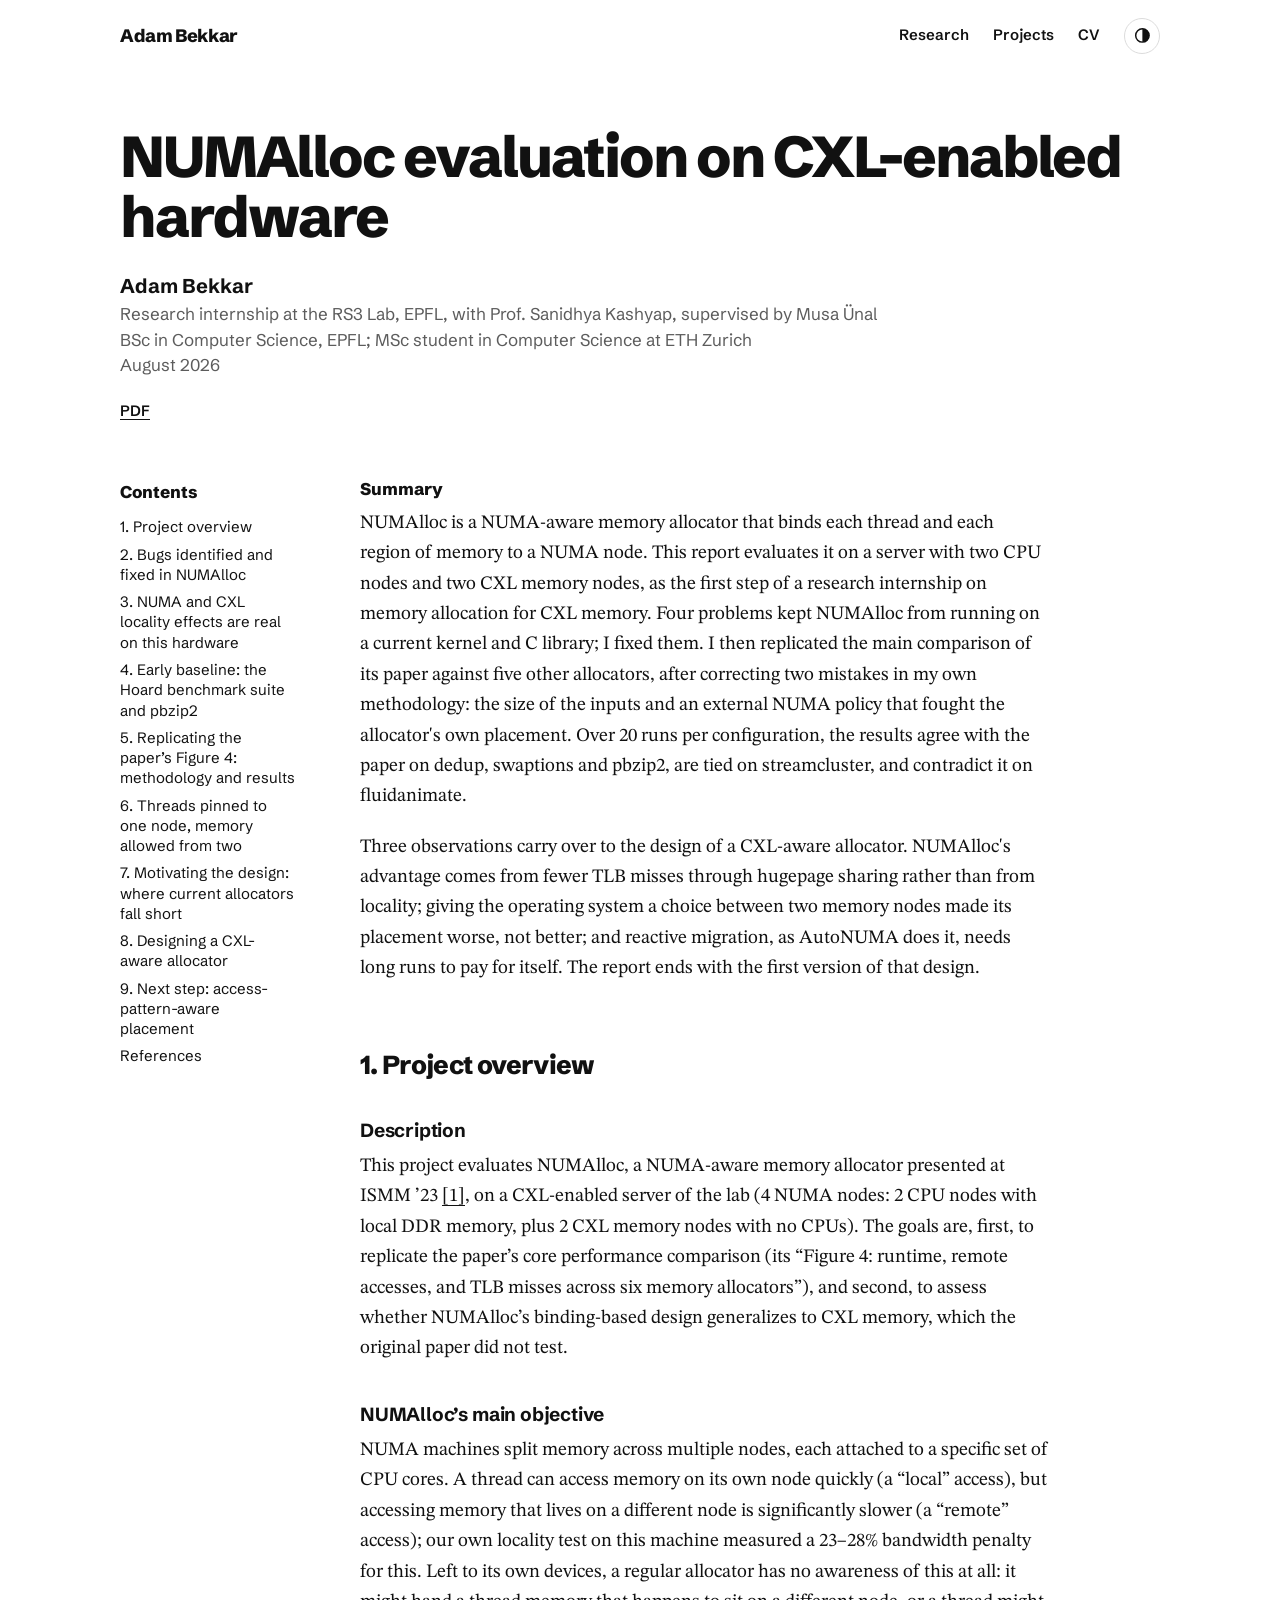
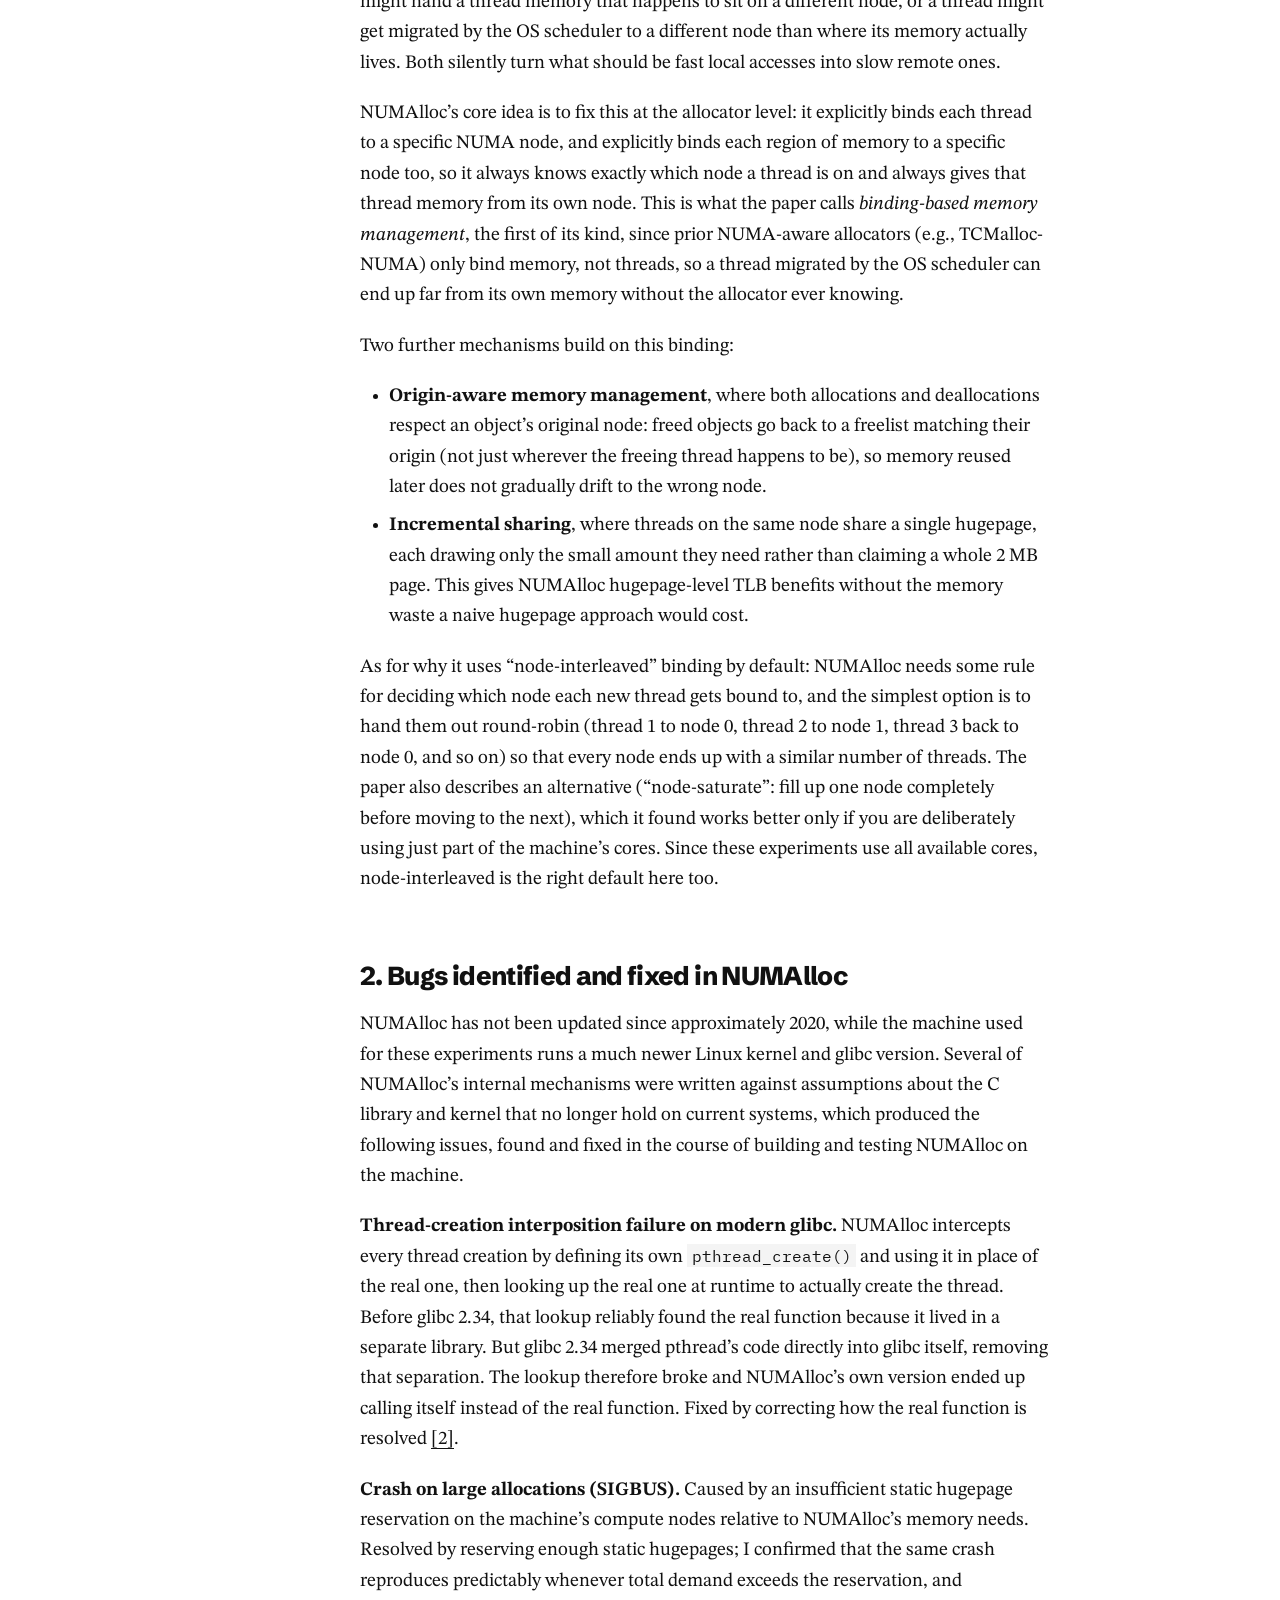
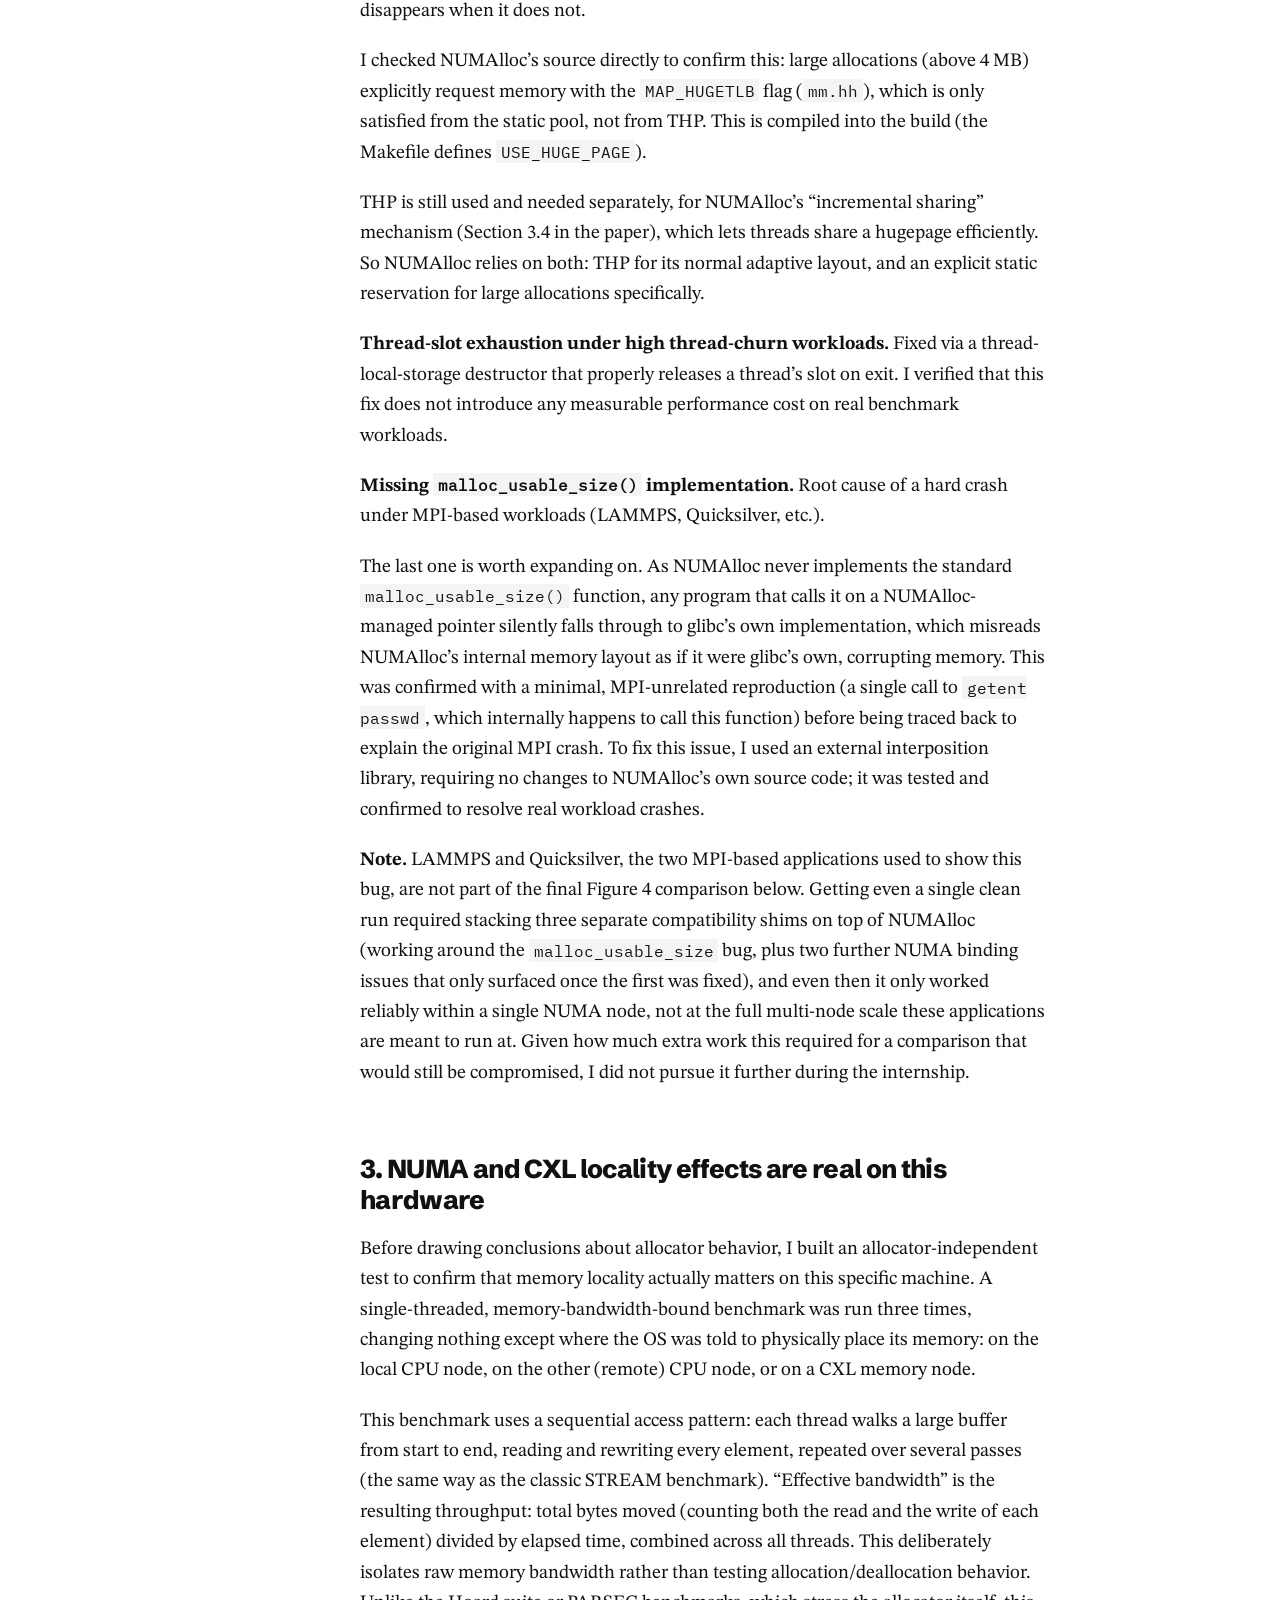
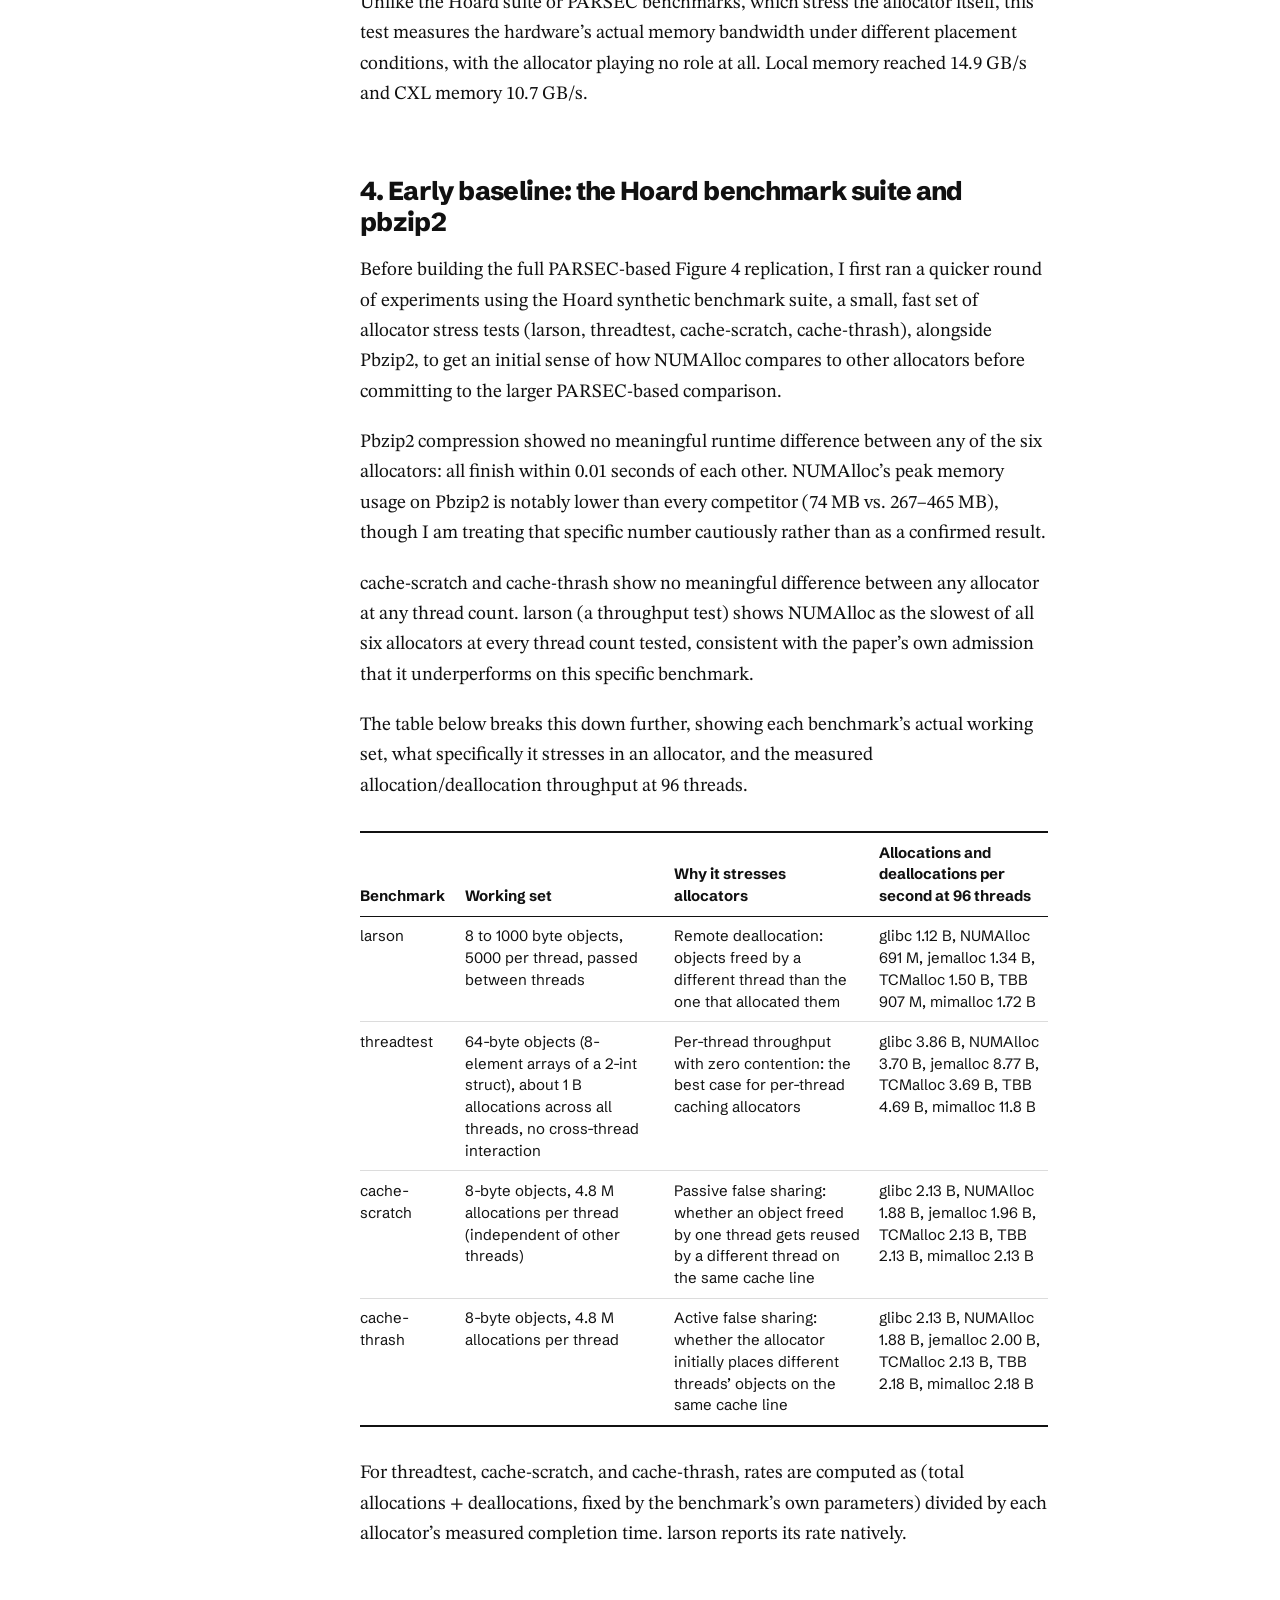
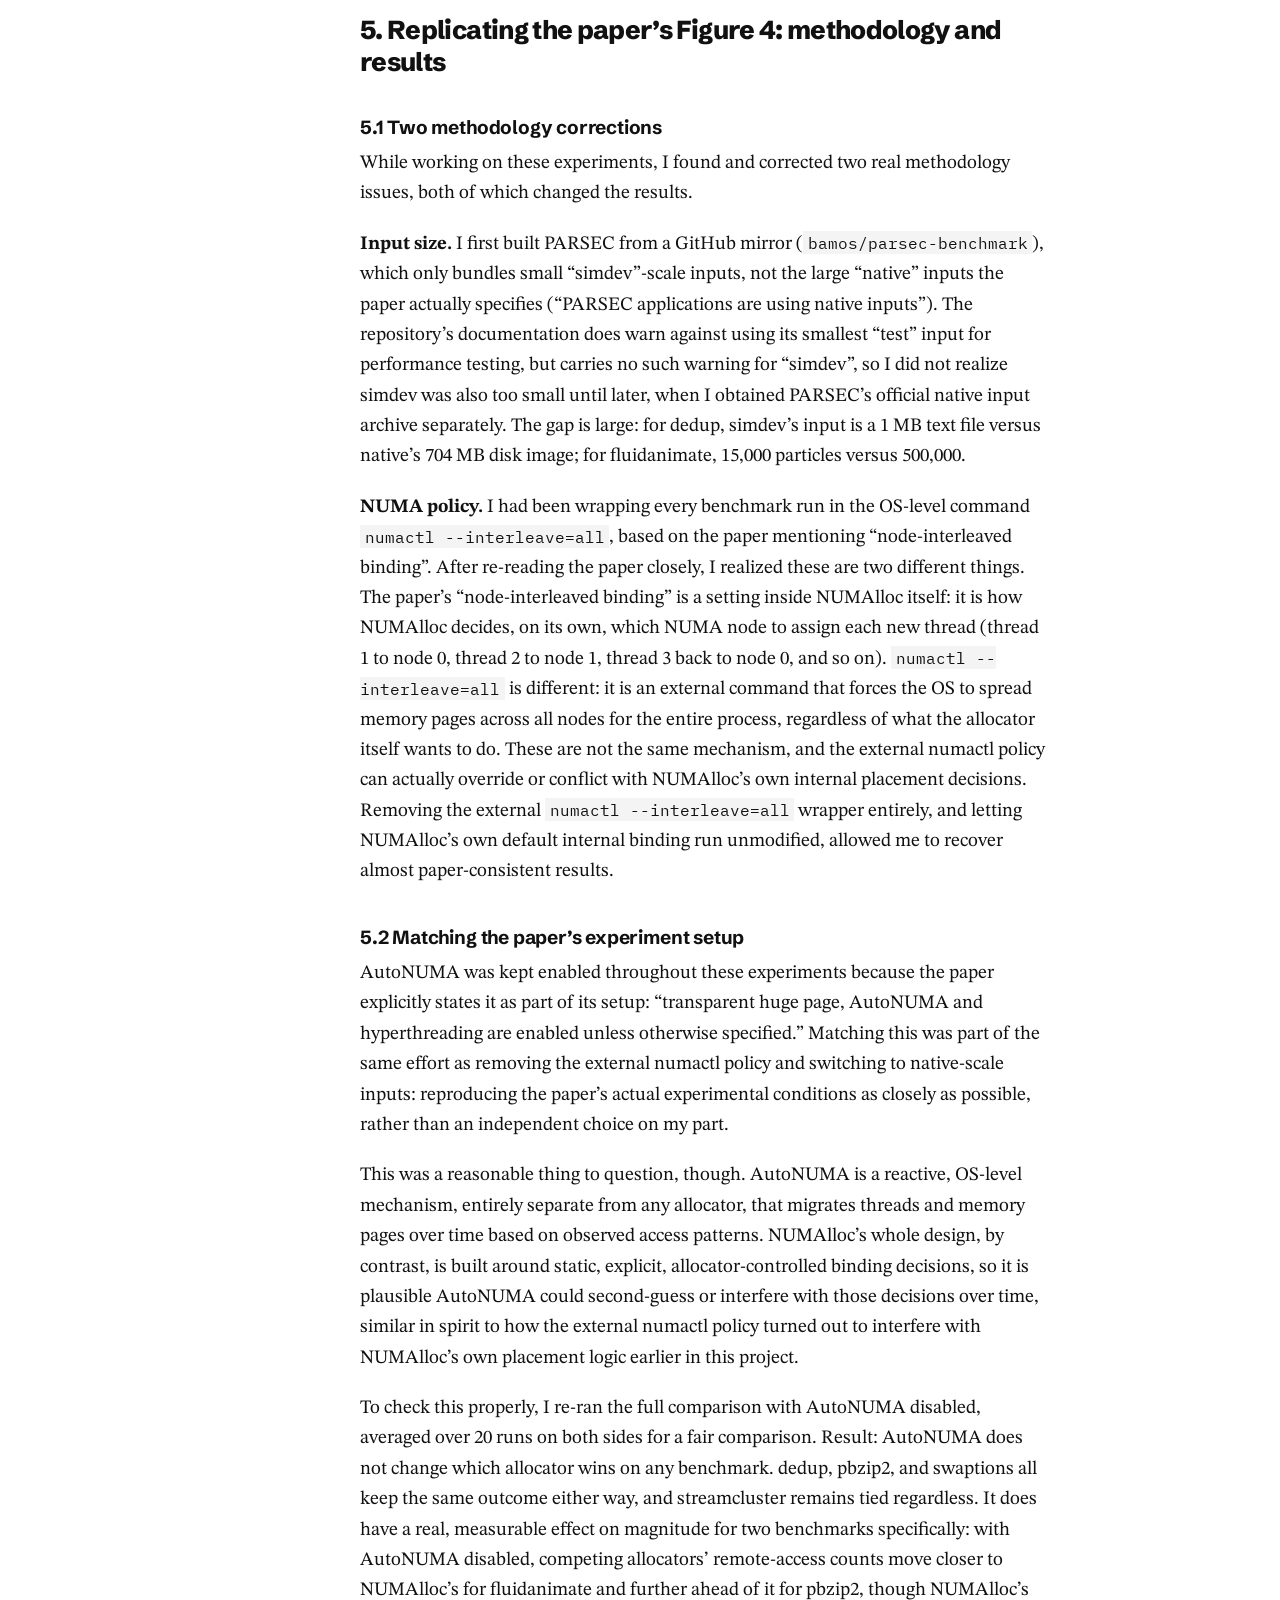
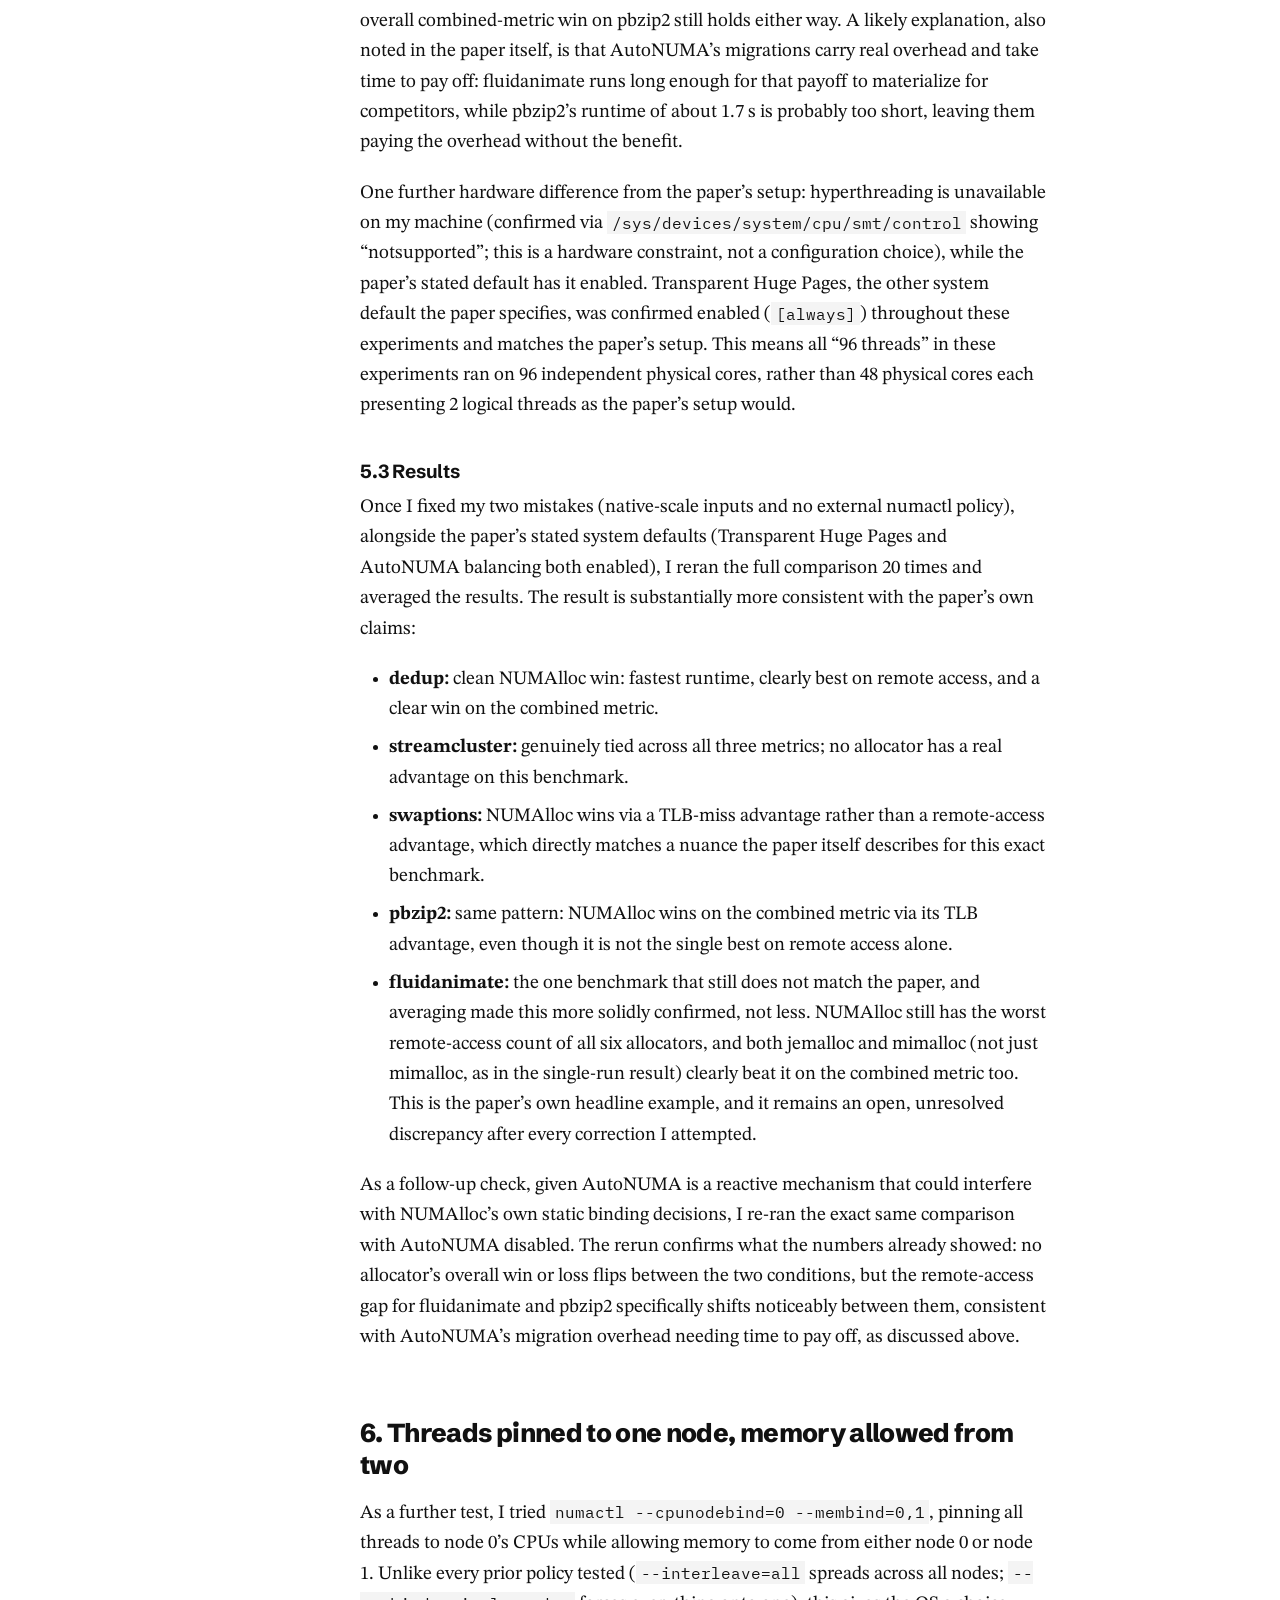
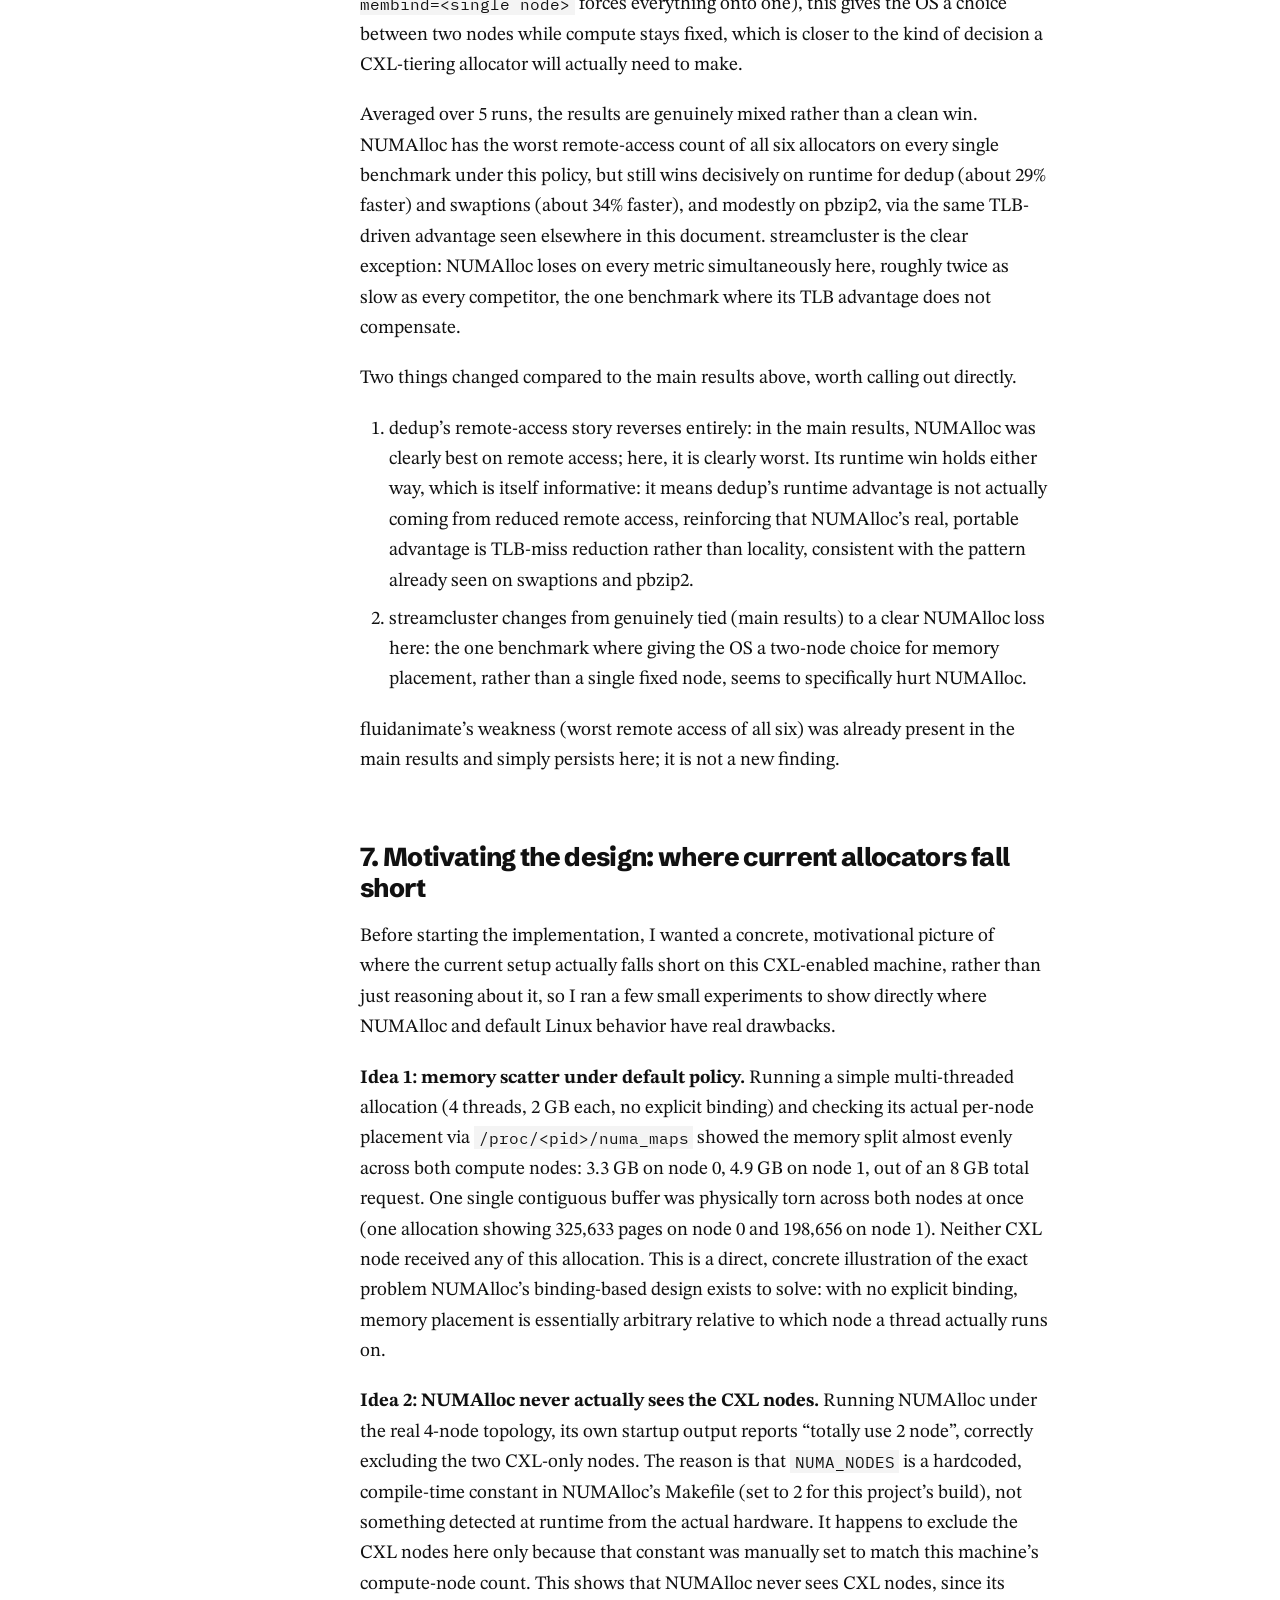
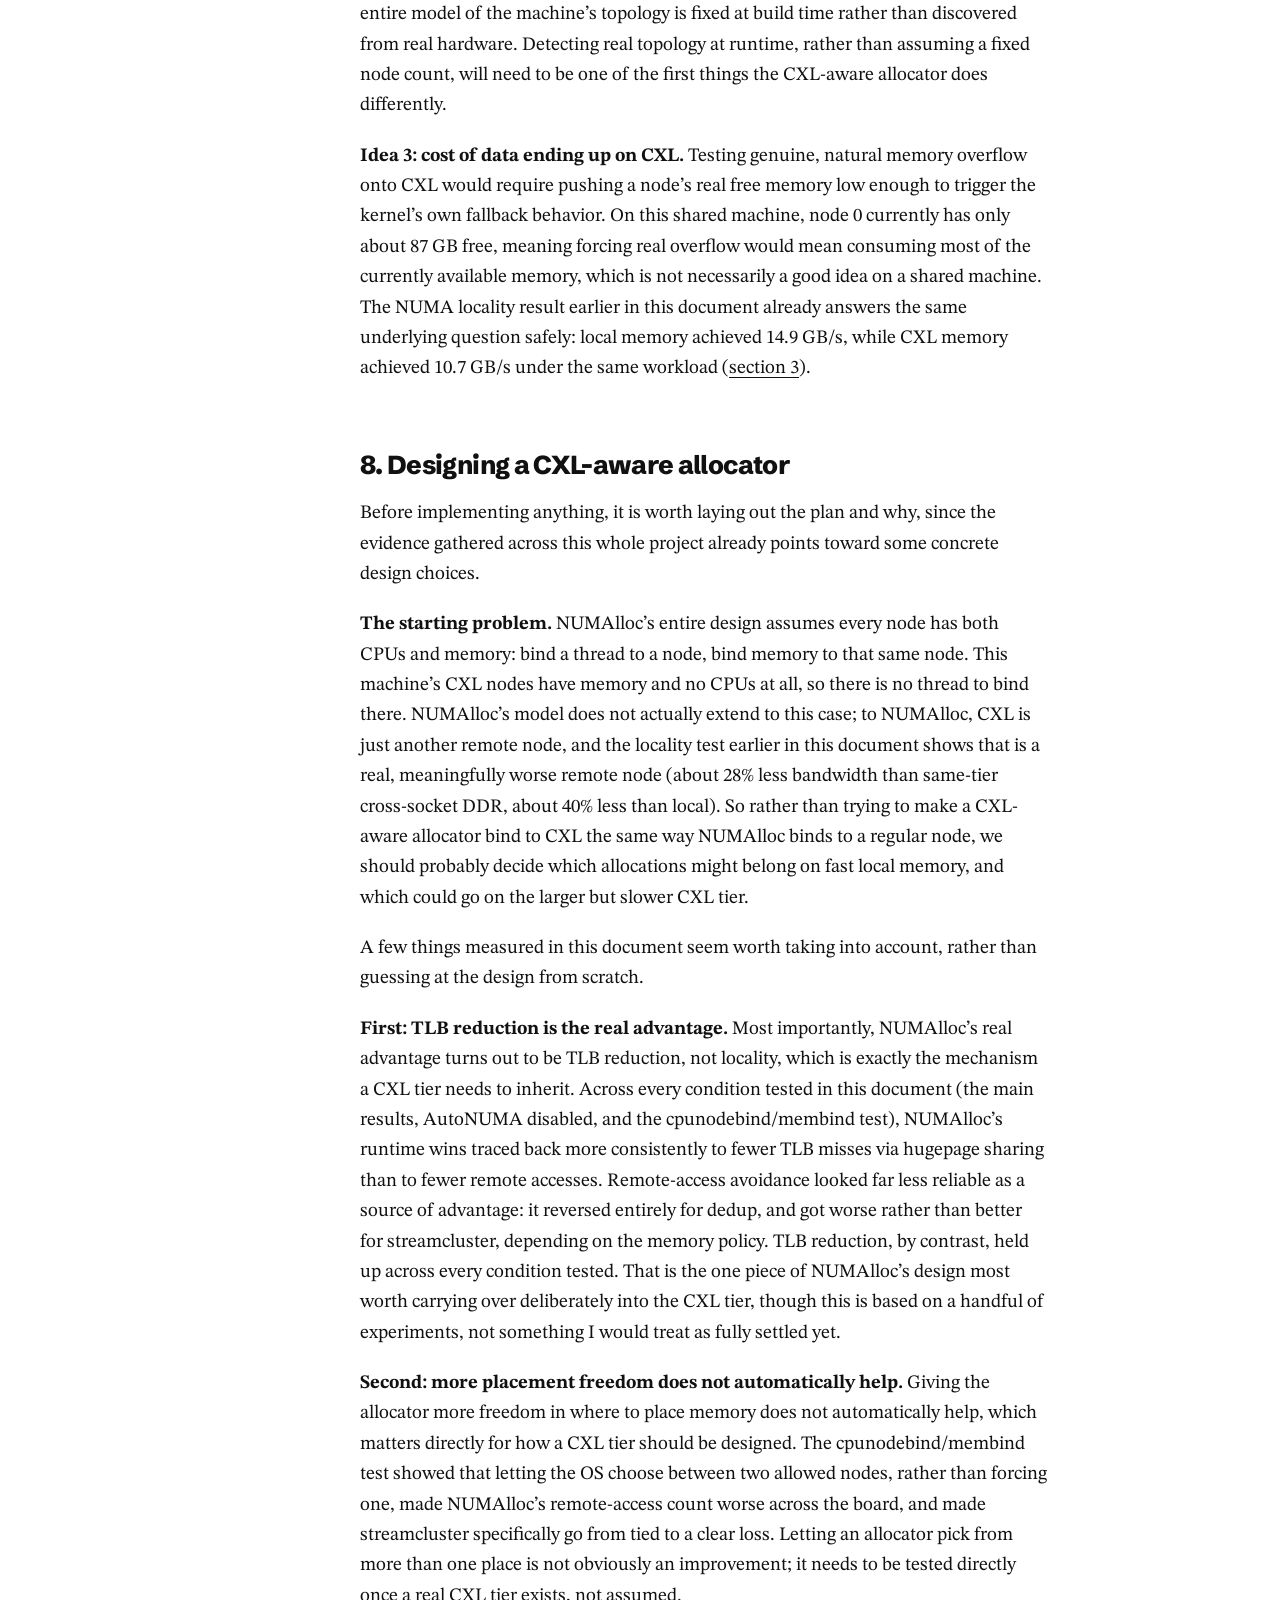
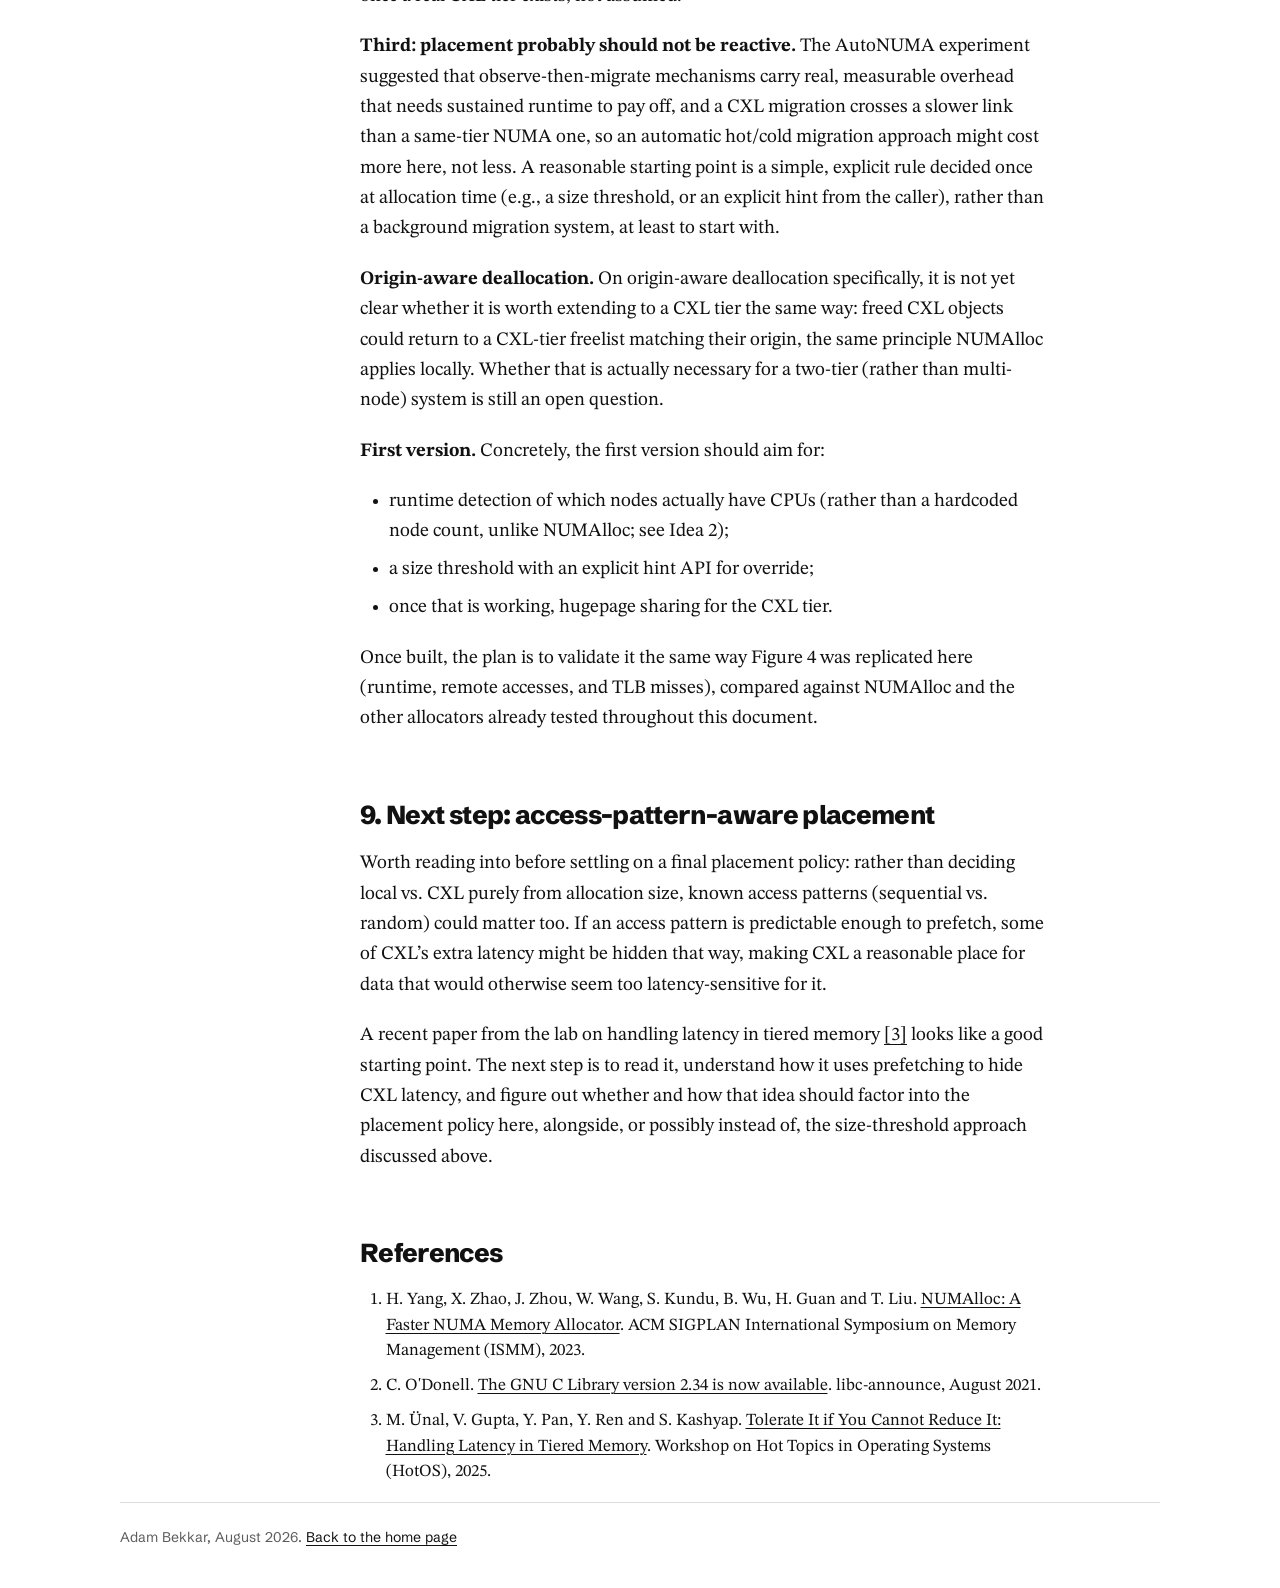
==== papers/numalloc-cxl/index.html @ 06b50bc1 "feat: add the internship report as a page and a PDF - papers/numalloc-cxl/ holds the report of the R" ====
<!DOCTYPE html>
<html lang="en">
<head>
<meta charset="UTF-8">
<meta name="viewport" content="width=device-width, initial-scale=1">
<title>NUMAlloc evaluation on CXL-enabled hardware</title>
<meta name="description" content="Evaluation of NUMAlloc, a NUMA-aware memory allocator, on a server with CXL memory: four bugs fixed, the paper&#x27;s main comparison replicated against five allocators, and what the results say about the design of a CXL-aware allocator.">
<meta name="author" content="Adam Bekkar">
<meta name="robots" content="index, follow">
<meta name="theme-color" content="#ffffff">
<link rel="canonical" href="https://adam.bekkar.ch/papers/numalloc-cxl/">
<meta name="citation_title" content="NUMAlloc evaluation on CXL-enabled hardware">
<meta name="citation_author" content="Bekkar, Adam">
<meta name="citation_publication_date" content="2026/08">
<meta name="citation_pdf_url" content="https://adam.bekkar.ch/papers/numalloc-cxl/bekkar-numalloc-cxl-2026.pdf">
<meta property="og:type" content="article">
<meta property="og:title" content="NUMAlloc evaluation on CXL-enabled hardware">
<meta property="og:description" content="Evaluation of NUMAlloc, a NUMA-aware memory allocator, on a server with CXL memory: four bugs fixed, the paper&#x27;s main comparison replicated against five allocators, and what the results say about the design of a CXL-aware allocator.">
<meta property="og:url" content="https://adam.bekkar.ch/papers/numalloc-cxl/">
<meta property="og:image" content="https://adam.bekkar.ch/assets/img/og.jpg">
<meta property="og:image:width" content="1200">
<meta property="og:image:height" content="630">
<meta property="article:author" content="Adam Bekkar">
<meta property="article:published_time" content="2026-08">
<meta name="twitter:card" content="summary_large_image">
<link rel="icon" href="../../assets/img/favicon.svg" type="image/svg+xml">
<link rel="icon" href="../../assets/img/favicon.png" sizes="48x48" type="image/png">
<link rel="apple-touch-icon" href="../../assets/img/apple-touch-icon.png">
<link rel="preload" href="../../assets/fonts/schibsted-grotesk-latin-wght-normal.woff2" as="font" type="font/woff2" crossorigin>
<link rel="preload" href="../../assets/fonts/stix-two-text-latin-wght-normal.woff2" as="font" type="font/woff2" crossorigin>
<script>try{var t=localStorage.getItem("theme");if(t==="dark"||t==="light")document.documentElement.dataset.theme=t}catch(e){}</script>
<link rel="stylesheet" href="../../assets/css/site.css">
<link rel="stylesheet" href="../../assets/css/paper.css">
<script src="../../assets/js/site.js" defer></script>
</head>
<body>

<a class="skip" href="#paper">Skip to the report</a>

<div class="wrap">

  <nav class="bar" aria-label="Site">
    <a class="home" href="../../">Adam Bekkar</a>
    <ul class="bar-links">
      <li><a href="../../#research">Research</a></li>
      <li><a href="../../#projects">Projects</a></li>
      <li><a href="../../adam-bekkar-cv.pdf">CV</a></li>
    </ul>
    <button class="toggle" type="button" aria-label="Dark mode" aria-pressed="false" hidden><svg viewBox="0 0 20 20" aria-hidden="true"><circle cx="10" cy="10" r="8" fill="none" stroke="currentColor" stroke-width="1.75"/><path d="M10 2a8 8 0 0 1 0 16z" fill="currentColor"/></svg></button>
  </nav>

  <header class="paper-head">
    <h1>NUMAlloc evaluation on CXL-enabled hardware</h1>
    <p class="author">Adam Bekkar</p>
    <p class="affil">Research internship at the RS3 Lab, EPFL, with Prof. Sanidhya Kashyap, supervised by Musa Ünal</p>
    <p class="affil">BSc in Computer Science, EPFL; MSc student in Computer Science at ETH Zurich</p>
    <p class="date"><time datetime="2026-08">August 2026</time></p>
    <p class="affil print-only">adam.bekkar.ch/papers/numalloc-cxl</p>
    <ul class="links">
      <li><a href="bekkar-numalloc-cxl-2026.pdf">PDF</a></li>
    </ul>
  </header>

  <div class="paper-layout">

    <nav class="toc" aria-labelledby="toc-h">
      <h2 id="toc-h">Contents</h2>
      <ol>
        <li><a href="#s1">1. Project overview</a></li>
        <li><a href="#s2">2. Bugs identified and fixed in NUMAlloc</a></li>
        <li><a href="#s3">3. NUMA and CXL locality effects are real on this hardware</a></li>
        <li><a href="#s4">4. Early baseline: the Hoard benchmark suite and pbzip2</a></li>
        <li><a href="#s5">5. Replicating the paper’s Figure 4: methodology and results</a></li>
        <li><a href="#s6">6. Threads pinned to one node, memory allowed from two</a></li>
        <li><a href="#s7">7. Motivating the design: where current allocators fall short</a></li>
        <li><a href="#s8">8. Designing a CXL-aware allocator</a></li>
        <li><a href="#s9">9. Next step: access-pattern-aware placement</a></li>
        <li><a href="#references">References</a></li>
      </ol>
    </nav>

    <main class="prose" id="paper">
<div class="abstract">
<h2 id="summary">Summary</h2>
<p>NUMAlloc is a NUMA-aware memory allocator that binds each thread and each region of memory to a NUMA node. This report evaluates it on a server with two CPU nodes and two CXL memory nodes, as the first step of a research internship on memory allocation for CXL memory. Four problems kept NUMAlloc from running on a current kernel and C library; I fixed them. I then replicated the main comparison of its paper against five other allocators, after correcting two mistakes in my own methodology: the size of the inputs and an external NUMA policy that fought the allocator's own placement. Over 20 runs per configuration, the results agree with the paper on dedup, swaptions and pbzip2, are tied on streamcluster, and contradict it on fluidanimate.</p>
<p>Three observations carry over to the design of a CXL-aware allocator. NUMAlloc's advantage comes from fewer TLB misses through hugepage sharing rather than from locality; giving the operating system a choice between two memory nodes made its placement worse, not better; and reactive migration, as AutoNUMA does it, needs long runs to pay for itself. The report ends with the first version of that design.</p>
</div>
<h2 id="s1">1. Project overview</h2>
<h3 id="description">Description</h3>
<p>This project evaluates NUMAlloc, a NUMA-aware memory allocator presented at ISMM ’23 <a href="#ref-1">[1]</a>, on a CXL-enabled server of the lab (4 NUMA nodes: 2 CPU nodes with local DDR memory, plus 2 CXL memory nodes with no CPUs). The goals are, first, to replicate the paper’s core performance comparison (its “Figure 4: runtime, remote accesses, and TLB misses across six memory allocators”), and second, to assess whether NUMAlloc’s binding-based design generalizes to CXL memory, which the original paper did not test.</p>
<h3 id="numalloc-s-main-objective">NUMAlloc’s main objective</h3>
<p>NUMA machines split memory across multiple nodes, each attached to a specific set of CPU cores. A thread can access memory on its own node quickly (a “local” access), but accessing memory that lives on a different node is significantly slower (a “remote” access); our own locality test on this machine measured a 23–28% bandwidth penalty for this. Left to its own devices, a regular allocator has no awareness of this at all: it might hand a thread memory that happens to sit on a different node, or a thread might get migrated by the OS scheduler to a different node than where its memory actually lives. Both silently turn what should be fast local accesses into slow remote ones.</p>
<p>NUMAlloc’s core idea is to fix this at the allocator level: it explicitly binds each thread to a specific NUMA node, and explicitly binds each region of memory to a specific node too, so it always knows exactly which node a thread is on and always gives that thread memory from its own node. This is what the paper calls <em>binding-based memory management</em>, the first of its kind, since prior NUMA-aware allocators (e.g., TCMalloc-NUMA) only bind memory, not threads, so a thread migrated by the OS scheduler can end up far from its own memory without the allocator ever knowing.</p>
<p>Two further mechanisms build on this binding:</p>
<ul>
<li><p><strong>Origin-aware memory management</strong>, where both allocations and deallocations respect an object’s original node: freed objects go back to a freelist matching their origin (not just wherever the freeing thread happens to be), so memory reused later does not gradually drift to the wrong node.</p></li>
<li><p><strong>Incremental sharing</strong>, where threads on the same node share a single hugepage, each drawing only the small amount they need rather than claiming a whole 2 MB page. This gives NUMAlloc hugepage-level TLB benefits without the memory waste a naive hugepage approach would cost.</p></li>
</ul>
<p>As for why it uses “node-interleaved” binding by default: NUMAlloc needs some rule for deciding which node each new thread gets bound to, and the simplest option is to hand them out round-robin (thread 1 to node 0, thread 2 to node 1, thread 3 back to node 0, and so on) so that every node ends up with a similar number of threads. The paper also describes an alternative (“node-saturate”: fill up one node completely before moving to the next), which it found works better only if you are deliberately using just part of the machine’s cores. Since these experiments use all available cores, node-interleaved is the right default here too.</p>
<h2 id="s2">2. Bugs identified and fixed in NUMAlloc</h2>
<p>NUMAlloc has not been updated since approximately 2020, while the machine used for these experiments runs a much newer Linux kernel and glibc version. Several of NUMAlloc’s internal mechanisms were written against assumptions about the C library and kernel that no longer hold on current systems, which produced the following issues, found and fixed in the course of building and testing NUMAlloc on the machine.</p>
<p><strong>Thread-creation interposition failure on modern glibc.</strong> NUMAlloc intercepts every thread creation by defining its own <code>pthread_create()</code> and using it in place of the real one, then looking up the real one at runtime to actually create the thread. Before glibc 2.34, that lookup reliably found the real function because it lived in a separate library. But glibc 2.34 merged pthread’s code directly into glibc itself, removing that separation. The lookup therefore broke and NUMAlloc’s own version ended up calling itself instead of the real function. Fixed by correcting how the real function is resolved <a href="#ref-2">[2]</a>.</p>
<p><strong>Crash on large allocations (SIGBUS).</strong> Caused by an insufficient static hugepage reservation on the machine’s compute nodes relative to NUMAlloc’s memory needs. Resolved by reserving enough static hugepages; I confirmed that the same crash reproduces predictably whenever total demand exceeds the reservation, and disappears when it does not.</p>
<p>I checked NUMAlloc’s source directly to confirm this: large allocations (above 4 MB) explicitly request memory with the <code>MAP_HUGETLB</code> flag (<code>mm.hh</code>), which is only satisfied from the static pool, not from THP. This is compiled into the build (the Makefile defines <code>USE_HUGE_PAGE</code>).</p>
<p>THP is still used and needed separately, for NUMAlloc’s “incremental sharing” mechanism (Section 3.4 in the paper), which lets threads share a hugepage efficiently. So NUMAlloc relies on both: THP for its normal adaptive layout, and an explicit static reservation for large allocations specifically.</p>
<p><strong>Thread-slot exhaustion under high thread-churn workloads.</strong> Fixed via a thread-local-storage destructor that properly releases a thread’s slot on exit. I verified that this fix does not introduce any measurable performance cost on real benchmark workloads.</p>
<p><strong>Missing <code>malloc_usable_size()</code> implementation.</strong> Root cause of a hard crash under MPI-based workloads (LAMMPS, Quicksilver, etc.).</p>
<p>The last one is worth expanding on. As NUMAlloc never implements the standard <code>malloc_usable_size()</code> function, any program that calls it on a NUMAlloc-managed pointer silently falls through to glibc’s own implementation, which misreads NUMAlloc’s internal memory layout as if it were glibc’s own, corrupting memory. This was confirmed with a minimal, MPI-unrelated reproduction (a single call to <code>getent passwd</code>, which internally happens to call this function) before being traced back to explain the original MPI crash. To fix this issue, I used an external interposition library, requiring no changes to NUMAlloc’s own source code; it was tested and confirmed to resolve real workload crashes.</p>
<p><strong>Note.</strong> LAMMPS and Quicksilver, the two MPI-based applications used to show this bug, are not part of the final Figure 4 comparison below. Getting even a single clean run required stacking three separate compatibility shims on top of NUMAlloc (working around the <code>malloc_usable_size</code> bug, plus two further NUMA binding issues that only surfaced once the first was fixed), and even then it only worked reliably within a single NUMA node, not at the full multi-node scale these applications are meant to run at. Given how much extra work this required for a comparison that would still be compromised, I did not pursue it further during the internship.</p>
<h2 id="s3">3. NUMA and CXL locality effects are real on this hardware</h2>
<p>Before drawing conclusions about allocator behavior, I built an allocator-independent test to confirm that memory locality actually matters on this specific machine. A single-threaded, memory-bandwidth-bound benchmark was run three times, changing nothing except where the OS was told to physically place its memory: on the local CPU node, on the other (remote) CPU node, or on a CXL memory node.</p>
<p>This benchmark uses a sequential access pattern: each thread walks a large buffer from start to end, reading and rewriting every element, repeated over several passes (the same way as the classic STREAM benchmark). “Effective bandwidth” is the resulting throughput: total bytes moved (counting both the read and the write of each element) divided by elapsed time, combined across all threads. This deliberately isolates raw memory bandwidth rather than testing allocation/deallocation behavior. Unlike the Hoard suite or PARSEC benchmarks, which stress the allocator itself, this test measures the hardware’s actual memory bandwidth under different placement conditions, with the allocator playing no role at all. Local memory reached 14.9 GB/s and CXL memory 10.7 GB/s.</p>
<h2 id="s4">4. Early baseline: the Hoard benchmark suite and pbzip2</h2>
<p>Before building the full PARSEC-based Figure 4 replication, I first ran a quicker round of experiments using the Hoard synthetic benchmark suite, a small, fast set of allocator stress tests (larson, threadtest, cache-scratch, cache-thrash), alongside Pbzip2, to get an initial sense of how NUMAlloc compares to other allocators before committing to the larger PARSEC-based comparison.</p>
<p>Pbzip2 compression showed no meaningful runtime difference between any of the six allocators: all finish within 0.01 seconds of each other. NUMAlloc’s peak memory usage on Pbzip2 is notably lower than every competitor (74 MB vs. 267–465 MB), though I am treating that specific number cautiously rather than as a confirmed result.</p>
<p>cache-scratch and cache-thrash show no meaningful difference between any allocator at any thread count. larson (a throughput test) shows NUMAlloc as the slowest of all six allocators at every thread count tested, consistent with the paper’s own admission that it underperforms on this specific benchmark.</p>
<p>The table below breaks this down further, showing each benchmark’s actual working set, what specifically it stresses in an allocator, and the measured allocation/deallocation throughput at 96 threads.</p>
<div class="table-wrap" tabindex="0" role="group" aria-label="Table">
<table class="wide">
<thead>
<tr class="header">
<th>Benchmark</th>
<th>Working set</th>
<th>Why it stresses allocators</th>
<th>Allocations and deallocations per second at 96 threads</th>
</tr>
</thead>
<tbody>
<tr class="odd">
<td>larson</td>
<td>8 to 1000 byte objects, 5000 per thread, passed between threads</td>
<td>Remote deallocation: objects freed by a different thread than the one that allocated them</td>
<td>glibc 1.12 B, NUMAlloc 691 M, jemalloc 1.34 B, TCMalloc 1.50 B, TBB 907 M, mimalloc 1.72 B</td>
</tr>
<tr class="even">
<td>threadtest</td>
<td>64-byte objects (8-element arrays of a 2-int struct), about 1 B allocations across all threads, no cross-thread interaction</td>
<td>Per-thread throughput with zero contention: the best case for per-thread caching allocators</td>
<td>glibc 3.86 B, NUMAlloc 3.70 B, jemalloc 8.77 B, TCMalloc 3.69 B, TBB 4.69 B, mimalloc 11.8 B</td>
</tr>
<tr class="odd">
<td>cache-scratch</td>
<td>8-byte objects, 4.8 M allocations per thread (independent of other threads)</td>
<td>Passive false sharing: whether an object freed by one thread gets reused by a different thread on the same cache line</td>
<td>glibc 2.13 B, NUMAlloc 1.88 B, jemalloc 1.96 B, TCMalloc 2.13 B, TBB 2.13 B, mimalloc 2.13 B</td>
</tr>
<tr class="even">
<td>cache-thrash</td>
<td>8-byte objects, 4.8 M allocations per thread</td>
<td>Active false sharing: whether the allocator initially places different threads’ objects on the same cache line</td>
<td>glibc 2.13 B, NUMAlloc 1.88 B, jemalloc 2.00 B, TCMalloc 2.13 B, TBB 2.18 B, mimalloc 2.18 B</td>
</tr>
</tbody>
</table>
</div>
<p>For threadtest, cache-scratch, and cache-thrash, rates are computed as (total allocations + deallocations, fixed by the benchmark’s own parameters) divided by each allocator’s measured completion time. larson reports its rate natively.</p>
<h2 id="s5">5. Replicating the paper’s Figure 4: methodology and results</h2>
<h3 id="s5-1">5.1 Two methodology corrections</h3>
<p>While working on these experiments, I found and corrected two real methodology issues, both of which changed the results.</p>
<p><strong>Input size.</strong> I first built PARSEC from a GitHub mirror (<code>bamos/parsec-benchmark</code>), which only bundles small “simdev”-scale inputs, not the large “native” inputs the paper actually specifies (“PARSEC applications are using native inputs”). The repository’s documentation does warn against using its smallest “test” input for performance testing, but carries no such warning for “simdev”, so I did not realize simdev was also too small until later, when I obtained PARSEC’s official native input archive separately. The gap is large: for dedup, simdev’s input is a 1 MB text file versus native’s 704 MB disk image; for fluidanimate, 15,000 particles versus 500,000.</p>
<p><strong>NUMA policy.</strong> I had been wrapping every benchmark run in the OS-level command <code>numactl --interleave=all</code>, based on the paper mentioning “node-interleaved binding”. After re-reading the paper closely, I realized these are two different things. The paper’s “node-interleaved binding” is a setting inside NUMAlloc itself: it is how NUMAlloc decides, on its own, which NUMA node to assign each new thread (thread 1 to node 0, thread 2 to node 1, thread 3 back to node 0, and so on). <code>numactl --interleave=all</code> is different: it is an external command that forces the OS to spread memory pages across all nodes for the entire process, regardless of what the allocator itself wants to do. These are not the same mechanism, and the external numactl policy can actually override or conflict with NUMAlloc’s own internal placement decisions. Removing the external <code>numactl --interleave=all</code> wrapper entirely, and letting NUMAlloc’s own default internal binding run unmodified, allowed me to recover almost paper-consistent results.</p>
<h3 id="s5-2">5.2 Matching the paper’s experiment setup</h3>
<p>AutoNUMA was kept enabled throughout these experiments because the paper explicitly states it as part of its setup: “transparent huge page, AutoNUMA and hyperthreading are enabled unless otherwise specified.” Matching this was part of the same effort as removing the external numactl policy and switching to native-scale inputs: reproducing the paper’s actual experimental conditions as closely as possible, rather than an independent choice on my part.</p>
<p>This was a reasonable thing to question, though. AutoNUMA is a reactive, OS-level mechanism, entirely separate from any allocator, that migrates threads and memory pages over time based on observed access patterns. NUMAlloc’s whole design, by contrast, is built around static, explicit, allocator-controlled binding decisions, so it is plausible AutoNUMA could second-guess or interfere with those decisions over time, similar in spirit to how the external numactl policy turned out to interfere with NUMAlloc’s own placement logic earlier in this project.</p>
<p>To check this properly, I re-ran the full comparison with AutoNUMA disabled, averaged over 20 runs on both sides for a fair comparison. Result: AutoNUMA does not change which allocator wins on any benchmark. dedup, pbzip2, and swaptions all keep the same outcome either way, and streamcluster remains tied regardless. It does have a real, measurable effect on magnitude for two benchmarks specifically: with AutoNUMA disabled, competing allocators’ remote-access counts move closer to NUMAlloc’s for fluidanimate and further ahead of it for pbzip2, though NUMAlloc’s overall combined-metric win on pbzip2 still holds either way. A likely explanation, also noted in the paper itself, is that AutoNUMA’s migrations carry real overhead and take time to pay off: fluidanimate runs long enough for that payoff to materialize for competitors, while pbzip2’s runtime of about 1.7 s is probably too short, leaving them paying the overhead without the benefit.</p>
<p>One further hardware difference from the paper’s setup: hyperthreading is unavailable on my machine (confirmed via <code>/sys/devices/system/cpu/smt/control</code> showing “notsupported”; this is a hardware constraint, not a configuration choice), while the paper’s stated default has it enabled. Transparent Huge Pages, the other system default the paper specifies, was confirmed enabled (<code>[always]</code>) throughout these experiments and matches the paper’s setup. This means all “96 threads” in these experiments ran on 96 independent physical cores, rather than 48 physical cores each presenting 2 logical threads as the paper’s setup would.</p>
<h3 id="s5-3">5.3 Results</h3>
<p>Once I fixed my two mistakes (native-scale inputs and no external numactl policy), alongside the paper’s stated system defaults (Transparent Huge Pages and AutoNUMA balancing both enabled), I reran the full comparison 20 times and averaged the results. The result is substantially more consistent with the paper’s own claims:</p>
<ul>
<li><strong>dedup:</strong> clean NUMAlloc win: fastest runtime, clearly best on remote access, and a clear win on the combined metric.</li>
<li><strong>streamcluster:</strong> genuinely tied across all three metrics; no allocator has a real advantage on this benchmark.</li>
<li><strong>swaptions:</strong> NUMAlloc wins via a TLB-miss advantage rather than a remote-access advantage, which directly matches a nuance the paper itself describes for this exact benchmark.</li>
<li><strong>pbzip2:</strong> same pattern: NUMAlloc wins on the combined metric via its TLB advantage, even though it is not the single best on remote access alone.</li>
<li><strong>fluidanimate:</strong> the one benchmark that still does not match the paper, and averaging made this more solidly confirmed, not less. NUMAlloc still has the worst remote-access count of all six allocators, and both jemalloc and mimalloc (not just mimalloc, as in the single-run result) clearly beat it on the combined metric too. This is the paper’s own headline example, and it remains an open, unresolved discrepancy after every correction I attempted.</li>
</ul>
<p>As a follow-up check, given AutoNUMA is a reactive mechanism that could interfere with NUMAlloc’s own static binding decisions, I re-ran the exact same comparison with AutoNUMA disabled. The rerun confirms what the numbers already showed: no allocator’s overall win or loss flips between the two conditions, but the remote-access gap for fluidanimate and pbzip2 specifically shifts noticeably between them, consistent with AutoNUMA’s migration overhead needing time to pay off, as discussed above.</p>
<h2 id="s6">6. Threads pinned to one node, memory allowed from two</h2>
<p>As a further test, I tried <code>numactl --cpunodebind=0 --membind=0,1</code>, pinning all threads to node 0’s CPUs while allowing memory to come from either node 0 or node 1. Unlike every prior policy tested (<code>--interleave=all</code> spreads across all nodes; <code>--membind=&lt;single node&gt;</code> forces everything onto one), this gives the OS a choice between two nodes while compute stays fixed, which is closer to the kind of decision a CXL-tiering allocator will actually need to make.</p>
<p>Averaged over 5 runs, the results are genuinely mixed rather than a clean win. NUMAlloc has the worst remote-access count of all six allocators on every single benchmark under this policy, but still wins decisively on runtime for dedup (about 29% faster) and swaptions (about 34% faster), and modestly on pbzip2, via the same TLB-driven advantage seen elsewhere in this document. streamcluster is the clear exception: NUMAlloc loses on every metric simultaneously here, roughly twice as slow as every competitor, the one benchmark where its TLB advantage does not compensate.</p>
<p>Two things changed compared to the main results above, worth calling out directly.</p>
<ol type="1">
<li><p>dedup’s remote-access story reverses entirely: in the main results, NUMAlloc was clearly best on remote access; here, it is clearly worst. Its runtime win holds either way, which is itself informative: it means dedup’s runtime advantage is not actually coming from reduced remote access, reinforcing that NUMAlloc’s real, portable advantage is TLB-miss reduction rather than locality, consistent with the pattern already seen on swaptions and pbzip2.</p></li>
<li><p>streamcluster changes from genuinely tied (main results) to a clear NUMAlloc loss here: the one benchmark where giving the OS a two-node choice for memory placement, rather than a single fixed node, seems to specifically hurt NUMAlloc.</p></li>
</ol>
<p>fluidanimate’s weakness (worst remote access of all six) was already present in the main results and simply persists here; it is not a new finding.</p>
<h2 id="s7">7. Motivating the design: where current allocators fall short</h2>
<p>Before starting the implementation, I wanted a concrete, motivational picture of where the current setup actually falls short on this CXL-enabled machine, rather than just reasoning about it, so I ran a few small experiments to show directly where NUMAlloc and default Linux behavior have real drawbacks.</p>
<p><strong>Idea 1: memory scatter under default policy.</strong> Running a simple multi-threaded allocation (4 threads, 2 GB each, no explicit binding) and checking its actual per-node placement via <code>/proc/&lt;pid&gt;/numa_maps</code> showed the memory split almost evenly across both compute nodes: 3.3 GB on node 0, 4.9 GB on node 1, out of an 8 GB total request. One single contiguous buffer was physically torn across both nodes at once (one allocation showing 325,633 pages on node 0 and 198,656 on node 1). Neither CXL node received any of this allocation. This is a direct, concrete illustration of the exact problem NUMAlloc’s binding-based design exists to solve: with no explicit binding, memory placement is essentially arbitrary relative to which node a thread actually runs on.</p>
<p><strong>Idea 2: NUMAlloc never actually sees the CXL nodes.</strong> Running NUMAlloc under the real 4-node topology, its own startup output reports “totally use 2 node”, correctly excluding the two CXL-only nodes. The reason is that <code>NUMA_NODES</code> is a hardcoded, compile-time constant in NUMAlloc’s Makefile (set to 2 for this project’s build), not something detected at runtime from the actual hardware. It happens to exclude the CXL nodes here only because that constant was manually set to match this machine’s compute-node count. This shows that NUMAlloc never sees CXL nodes, since its entire model of the machine’s topology is fixed at build time rather than discovered from real hardware. Detecting real topology at runtime, rather than assuming a fixed node count, will need to be one of the first things the CXL-aware allocator does differently.</p>
<p><strong>Idea 3: cost of data ending up on CXL.</strong> Testing genuine, natural memory overflow onto CXL would require pushing a node’s real free memory low enough to trigger the kernel’s own fallback behavior. On this shared machine, node 0 currently has only about 87 GB free, meaning forcing real overflow would mean consuming most of the currently available memory, which is not necessarily a good idea on a shared machine. The NUMA locality result earlier in this document already answers the same underlying question safely: local memory achieved 14.9 GB/s, while CXL memory achieved 10.7 GB/s under the same workload (<a href="#s3">section 3</a>).</p>
<h2 id="s8">8. Designing a CXL-aware allocator</h2>
<p>Before implementing anything, it is worth laying out the plan and why, since the evidence gathered across this whole project already points toward some concrete design choices.</p>
<p><strong>The starting problem.</strong> NUMAlloc’s entire design assumes every node has both CPUs and memory: bind a thread to a node, bind memory to that same node. This machine’s CXL nodes have memory and no CPUs at all, so there is no thread to bind there. NUMAlloc’s model does not actually extend to this case; to NUMAlloc, CXL is just another remote node, and the locality test earlier in this document shows that is a real, meaningfully worse remote node (about 28% less bandwidth than same-tier cross-socket DDR, about 40% less than local). So rather than trying to make a CXL-aware allocator bind to CXL the same way NUMAlloc binds to a regular node, we should probably decide which allocations might belong on fast local memory, and which could go on the larger but slower CXL tier.</p>
<p>A few things measured in this document seem worth taking into account, rather than guessing at the design from scratch.</p>
<p><strong>First: TLB reduction is the real advantage.</strong> Most importantly, NUMAlloc’s real advantage turns out to be TLB reduction, not locality, which is exactly the mechanism a CXL tier needs to inherit. Across every condition tested in this document (the main results, AutoNUMA disabled, and the cpunodebind/membind test), NUMAlloc’s runtime wins traced back more consistently to fewer TLB misses via hugepage sharing than to fewer remote accesses. Remote-access avoidance looked far less reliable as a source of advantage: it reversed entirely for dedup, and got worse rather than better for streamcluster, depending on the memory policy. TLB reduction, by contrast, held up across every condition tested. That is the one piece of NUMAlloc’s design most worth carrying over deliberately into the CXL tier, though this is based on a handful of experiments, not something I would treat as fully settled yet.</p>
<p><strong>Second: more placement freedom does not automatically help.</strong> Giving the allocator more freedom in where to place memory does not automatically help, which matters directly for how a CXL tier should be designed. The cpunodebind/membind test showed that letting the OS choose between two allowed nodes, rather than forcing one, made NUMAlloc’s remote-access count worse across the board, and made streamcluster specifically go from tied to a clear loss. Letting an allocator pick from more than one place is not obviously an improvement; it needs to be tested directly once a real CXL tier exists, not assumed.</p>
<p><strong>Third: placement probably should not be reactive.</strong> The AutoNUMA experiment suggested that observe-then-migrate mechanisms carry real, measurable overhead that needs sustained runtime to pay off, and a CXL migration crosses a slower link than a same-tier NUMA one, so an automatic hot/cold migration approach might cost more here, not less. A reasonable starting point is a simple, explicit rule decided once at allocation time (e.g., a size threshold, or an explicit hint from the caller), rather than a background migration system, at least to start with.</p>
<p><strong>Origin-aware deallocation.</strong> On origin-aware deallocation specifically, it is not yet clear whether it is worth extending to a CXL tier the same way: freed CXL objects could return to a CXL-tier freelist matching their origin, the same principle NUMAlloc applies locally. Whether that is actually necessary for a two-tier (rather than multi-node) system is still an open question.</p>
<p><strong>First version.</strong> Concretely, the first version should aim for:</p>
<ul>
<li><p>runtime detection of which nodes actually have CPUs (rather than a hardcoded node count, unlike NUMAlloc; see Idea 2);</p></li>
<li><p>a size threshold with an explicit hint API for override;</p></li>
<li><p>once that is working, hugepage sharing for the CXL tier.</p></li>
</ul>
<p>Once built, the plan is to validate it the same way Figure 4 was replicated here (runtime, remote accesses, and TLB misses), compared against NUMAlloc and the other allocators already tested throughout this document.</p>
<h2 id="s9">9. Next step: access-pattern-aware placement</h2>
<p>Worth reading into before settling on a final placement policy: rather than deciding local vs. CXL purely from allocation size, known access patterns (sequential vs. random) could matter too. If an access pattern is predictable enough to prefetch, some of CXL’s extra latency might be hidden that way, making CXL a reasonable place for data that would otherwise seem too latency-sensitive for it.</p>
<p>A recent paper from the lab on handling latency in tiered memory <a href="#ref-3">[3]</a> looks like a good starting point. The next step is to read it, understand how it uses prefetching to hide CXL latency, and figure out whether and how that idea should factor into the placement policy here, alongside, or possibly instead of, the size-threshold approach discussed above.</p>
<h2 id="references">References</h2>
<ol class="refs">
<li id="ref-1">H. Yang, X. Zhao, J. Zhou, W. Wang, S. Kundu, B. Wu, H. Guan and T. Liu. <a href="https://doi.org/10.1145/3591195.3595276">NUMAlloc: A Faster NUMA Memory Allocator</a>. ACM SIGPLAN International Symposium on Memory Management (ISMM), 2023.</li>
<li id="ref-2">C. O'Donell. <a href="https://sourceware.org/pipermail/libc-announce/2021/000032.html">The GNU C Library version 2.34 is now available</a>. libc-announce, August 2021.</li>
<li id="ref-3">M. Ünal, V. Gupta, Y. Pan, Y. Ren and S. Kashyap. <a href="https://doi.org/10.1145/3713082.3730376">Tolerate It if You Cannot Reduce It: Handling Latency in Tiered Memory</a>. Workshop on Hot Topics in Operating Systems (HotOS), 2025.</li>
</ol>

    </main>

  </div>

  <footer class="foot">
    <p>Adam Bekkar, August 2026. <a href="../../">Back to the home page</a></p>
  </footer>

</div>

</body>
</html>
---- assets/css/site.css ----
/* Shared styles: fonts, colors, the site bar and the home page.
   The paper pages add assets/css/paper.css on top of this file. */

@font-face {
    font-family: "Schibsted Grotesk";
    src: url("../fonts/schibsted-grotesk-latin-wght-normal.woff2") format("woff2");
    font-weight: 400 900;
    font-style: normal;
    font-display: swap;
}

@font-face {
    font-family: "STIX Two Text";
    src: url("../fonts/stix-two-text-latin-wght-normal.woff2") format("woff2");
    font-weight: 400 700;
    font-style: normal;
    font-display: swap;
}

@font-face {
    font-family: "STIX Two Text";
    src: url("../fonts/stix-two-text-latin-wght-italic.woff2") format("woff2");
    font-weight: 400 700;
    font-style: italic;
    font-display: swap;
}

/* ---------- Colors ---------- */

:root {
    --paper: #ffffff;
    --ink: #111111;
    --muted: #5c5c5c;
    --rule: #dcdcdc;
    --panel: #f4f4f4;
    --link: #111111;
    --dot: #c9c9c9;
    color-scheme: light;
}

/* Dark: by the visitor's system setting, or by the button in the bar. */
@media (prefers-color-scheme: dark) {
    :root:not([data-theme="light"]) {
        --paper: #111111;
        --ink: #ececec;
        --muted: #a8a8a8;
        --rule: #333333;
        --panel: #1c1c1c;
        --link: #ececec;
        --dot: #3d3d3d;
        color-scheme: dark;
    }
}

:root[data-theme="dark"] {
    --paper: #111111;
    --ink: #ececec;
    --muted: #a8a8a8;
    --rule: #333333;
    --panel: #1c1c1c;
    --link: #ececec;
    --dot: #3d3d3d;
    color-scheme: dark;
}

/* ---------- Base ---------- */

:root {
    --sans: "Schibsted Grotesk", "Helvetica Neue", Helvetica, Arial, sans-serif;
    --serif: "STIX Two Text", "Times New Roman", Times, serif;

    --gutter: clamp(1.25rem, 5vw, 3.5rem);
    --label: 11rem;
    --measure: 43rem;
}

*,
*::before,
*::after { box-sizing: border-box; }

html {
    background: var(--paper);
    -webkit-text-size-adjust: 100%;
    text-size-adjust: 100%;
}

body {
    margin: 0;
    color: var(--ink);
    font-family: var(--sans);
    font-size: 1.0625rem;
    line-height: 1.5;
    -webkit-font-smoothing: antialiased;
    -moz-osx-font-smoothing: grayscale;
    text-rendering: optimizeLegibility;
}

h1, h2, h3, p, ul, ol, dl, dd, figure { margin: 0; }
ul, ol { padding: 0; list-style: none; }
img { display: block; max-width: 100%; height: auto; }

a {
    color: var(--link);
    text-decoration-line: underline;
    text-decoration-thickness: 0.06em;
    text-underline-offset: 0.2em;
}

a:hover { text-decoration-thickness: 0.13em; }

a:focus-visible,
button:focus-visible {
    outline: 3px solid var(--ink);
    outline-offset: 3px;
}

.skip {
    position: absolute;
    left: var(--gutter);
    top: -4rem;
    padding: 0.5rem 0.9rem;
    background: var(--ink);
    color: var(--paper);
    font-weight: 600;
    z-index: 10;
}

.skip:focus { top: 0.75rem; color: var(--paper); }

.wrap {
    max-width: 72rem;
    margin: 0 auto;
    padding-inline: var(--gutter);
}

/* ---------- Site bar ---------- */

.bar {
    display: flex;
    align-items: center;
    gap: 0.75rem 1.5rem;
    padding-block: 1.1rem;
    font-size: 0.9375rem;
    font-weight: 600;
}

.bar a { text-decoration: none; }
.bar a:hover { text-decoration: underline; text-decoration-thickness: 0.13em; }

.bar .home {
    font-size: 1.125rem;
    font-weight: 800;
    letter-spacing: -0.02em;
    white-space: nowrap;
}

.bar-links {
    display: flex;
    flex-wrap: wrap;
    justify-content: flex-end;
    gap: 0.2rem 1.5rem;
    margin-left: auto;
}

/* ---------- Light and dark button ---------- */

.toggle {
    flex: none;
    display: grid;
    place-items: center;
    width: 2.25rem;
    height: 2.25rem;
    padding: 0;
    border: 1px solid var(--rule);
    border-radius: 50%;
    background: none;
    color: var(--ink);
    cursor: pointer;
}

.toggle:hover { border-color: var(--ink); }
.toggle svg { width: 1.05rem; height: 1.05rem; }
.toggle[hidden] { display: none; }

/* ---------- Introduction ---------- */

.intro {
    position: relative;
    isolation: isolate;
    overflow: hidden;
    display: grid;
    grid-template-columns: minmax(0, 1fr) clamp(10rem, 21vw, 14.5rem);
    column-gap: clamp(1.5rem, 5vw, 4.5rem);
    align-items: start;
    /* Room inside the clipped box for the focus ring of the links. */
    margin-inline: -0.5rem;
    padding: clamp(1.25rem, 4vw, 2.75rem) 0.5rem clamp(2rem, 5vw, 3.25rem);
}

.intro h1 {
    font-size: clamp(2.6rem, 7vw, 4.5rem);
    font-weight: 800;
    line-height: 1;
    letter-spacing: -0.04em;
}

.role {
    margin-top: 0.7rem;
    font-size: clamp(1.0625rem, 1.9vw, 1.25rem);
    font-weight: 600;
    line-height: 1.3;
}

.bio {
    margin-top: 1.1rem;
    max-width: 36rem;
    font-family: var(--serif);
    font-size: 1.1875rem;
    line-height: 1.55;
}

.links {
    display: flex;
    flex-wrap: wrap;
    gap: 0.25rem 1.4rem;
    font-size: 0.9375rem;
    font-weight: 600;
}

.intro .links { margin-top: 1.3rem; font-size: 1rem; }

.portrait {
    overflow: hidden;
    aspect-ratio: 4 / 5;
    background: var(--panel);
}

.portrait img {
    width: 100%;
    height: 100%;
    object-fit: cover;
    object-position: 50% 38%;
}

/* ---------- Sections: a label in the margin, entries beside it ---------- */

.section {
    display: grid;
    grid-template-columns: var(--label) minmax(0, var(--measure));
    column-gap: clamp(2rem, 5vw, 4.5rem);
    padding-block: 1.6rem 1.9rem;
    border-top: 1px solid var(--rule);
}

.section > h2 {
    font-size: 1.0625rem;
    font-weight: 800;
    line-height: 1.4;
}

.body > * + * { margin-top: 1.2rem; }

.entry {
    display: grid;
    grid-template-columns: minmax(0, 1fr) auto;
    column-gap: 1.25rem;
    align-items: baseline;
}

.entry h3 {
    font-size: 1.0625rem;
    font-weight: 700;
    line-height: 1.4;
    letter-spacing: -0.005em;
}

/* What follows the name in a heading: the association, the degree. */
.entry h3 span {
    margin-left: 0.35em;
    color: var(--muted);
    font-weight: 400;
}

.when {
    color: var(--muted);
    font-size: 0.875rem;
    white-space: nowrap;
}

.entry > .meta,
.entry > .text,
.entry > .links { grid-column: 1 / -1; }

.meta {
    color: var(--muted);
    font-size: 0.9375rem;
    line-height: 1.45;
}

.text {
    margin-top: 0.25rem;
    font-family: var(--serif);
    font-size: 1.0625rem;
    line-height: 1.5;
}

.entry > .links { margin-top: 0.35rem; }

/* Leadership: one line of role and dates, one line of what it was. */
.compact > * + * { margin-top: 0.75rem; }
.compact .text { margin-top: 0; color: var(--muted); font-size: 1rem; line-height: 1.45; }

/* ---------- Footer ---------- */

.foot {
    padding-block: 1.5rem 2.5rem;
    border-top: 1px solid var(--rule);
    color: var(--muted);
    font-size: 0.875rem;
}

/* ---------- Parallax in the introduction ---------- */

/* A field of dots behind the introduction. It scrolls more slowly than the
   page, and the portrait drifts inside its frame; --sy is the scroll
   position in pixels, set by assets/js/site.js. */
.backdrop {
    position: absolute;
    z-index: -1;
    top: -2rem;
    right: 0;
    width: min(46rem, 100%);
    height: calc(100% + 16rem);
    pointer-events: none;
    background-image: radial-gradient(circle, var(--dot) 1.1px, transparent 1.7px);
    background-size: 1.375rem 1.375rem;
    -webkit-mask-image: radial-gradient(ellipse 62% 48% at 72% 34%, #000 18%, transparent 78%);
    mask-image: radial-gradient(ellipse 62% 48% at 72% 34%, #000 18%, transparent 78%);
}

@media (prefers-reduced-motion: no-preference) {
    .backdrop {
        transform: translate3d(0, calc(var(--sy, 0) * 0.42px), 0);
        will-change: transform;
    }

    .portrait img {
        transform: translate3d(0, calc(-8% + min(var(--sy, 0) * 0.09px, 16%)), 0) scale(1.2);
        will-change: transform;
    }
}

/* ---------- Narrow screens ---------- */

@media (max-width: 54rem) {
    .section { grid-template-columns: minmax(0, 1fr); row-gap: 0.9rem; }
}

@media (max-width: 40rem) {
    .bar { align-items: flex-start; gap: 0.75rem; }
    .bar-links { flex: 1; justify-content: flex-start; gap: 0.2rem 1rem; margin-left: 0; }
    .bar .home + .bar-links { padding-top: 0.15rem; }
    .toggle { flex: none; margin-top: -0.35rem; }

    /* The dots stay around the name and the portrait, off the text. */
    .backdrop {
        -webkit-mask-image: radial-gradient(ellipse 75% 26% at 70% 16%, #000 20%, transparent 80%);
        mask-image: radial-gradient(ellipse 75% 26% at 70% 16%, #000 20%, transparent 80%);
    }

    .intro { grid-template-columns: minmax(0, 1fr) 6.5rem; column-gap: 1rem; }
    .intro-text { display: contents; }
    .intro h1 { grid-column: 1; grid-row: 1; align-self: end; }
    .role { grid-column: 1; grid-row: 2; }
    .portrait { grid-column: 2; grid-row: 1 / 3; align-self: start; }
    .bio, .intro .links { grid-column: 1 / -1; }

    .entry { grid-template-columns: minmax(0, 1fr); }
}

/* ---------- Print ---------- */

@media print {
    :root,
    :root[data-theme="dark"],
    :root:not([data-theme="light"]) {
        --paper: #ffffff;
        --ink: #111111;
        --muted: #5c5c5c;
        --rule: #dcdcdc;
        --panel: #f4f4f4;
        --link: #111111;
        color-scheme: light;
    }

    body { font-size: 10pt; }
    .skip, .bar, .backdrop { display: none; }
    .wrap { max-width: none; padding: 0; }
    .intro { margin: 0; padding: 0 0 1.5rem; grid-template-columns: minmax(0, 1fr) 8rem; }
    .portrait img { transform: none; }
    .section { padding-block: 0.9rem; break-inside: avoid; }
}
---- assets/css/paper.css ----
/* Paper pages: long-form reading on screen, and the layout of the PDF
   that the browser's print function produces from the same page. */

@font-face {
    font-family: "IBM Plex Mono";
    src: url("../fonts/ibm-plex-mono-latin-400-normal.woff2") format("woff2");
    font-weight: 400;
    font-style: normal;
    font-display: swap;
}

:root {
    --mono: "IBM Plex Mono", ui-monospace, "SF Mono", Menlo, Consolas, monospace;
}

html { scroll-padding-top: 1.5rem; }

@media (prefers-reduced-motion: no-preference) {
    html { scroll-behavior: smooth; }
}

/* ---------- Title block ---------- */

.paper-head { padding-block: clamp(1.5rem, 5vw, 3.5rem) clamp(2rem, 5vw, 3.5rem); }

.paper-head h1 {
    max-width: 19em;
    font-size: clamp(2.1rem, 5.2vw, 3.6rem);
    font-weight: 800;
    line-height: 1.03;
    letter-spacing: -0.035em;
}

.paper-head .author {
    margin-top: 1.6rem;
    font-size: 1.25rem;
    font-weight: 700;
}

.paper-head .affil,
.paper-head .date { color: var(--muted); }

.paper-head .links { margin-top: 1.4rem; }

.print-only { display: none; }

/* ---------- Contents beside the text ---------- */

.paper-layout {
    display: grid;
    grid-template-columns: minmax(0, 1fr);
    row-gap: 2rem;
}

.toc h2 {
    margin-bottom: 0.6rem;
    font-size: 1.0625rem;
    font-weight: 800;
}

.toc ol {
    columns: 2 9rem;
    column-gap: 2rem;
    font-size: 0.9375rem;
    line-height: 1.35;
}

.toc li { padding-block: 0.22rem; break-inside: avoid; }

.toc a { color: var(--ink); text-decoration: none; }
.toc a:hover { color: var(--link); text-decoration: underline; }

@media (min-width: 68rem) {
    .paper-layout {
        grid-template-columns: var(--label) minmax(0, 43rem);
        column-gap: clamp(2rem, 5vw, 4.5rem);
    }

    .toc {
        position: sticky;
        top: 1.5rem;
        align-self: start;
        max-height: calc(100vh - 3rem);
        overflow-y: auto;
    }

    .toc ol { columns: auto; }
}

/* ---------- Text ---------- */

.prose {
    max-width: 43rem;
    font-family: var(--serif);
    font-size: 1.1875rem;
    line-height: 1.6;
    overflow-wrap: break-word;
}

.prose p { margin: 0 0 1.05em; }

.prose h2,
.prose h3 {
    font-family: var(--sans);
    line-height: 1.2;
}

.prose h2 {
    margin: 2.5em 0 0.7em;
    font-size: 1.625rem;
    font-weight: 800;
    letter-spacing: -0.025em;
}

.prose h3 {
    margin: 2em 0 0.55em;
    font-size: 1.1875rem;
    font-weight: 700;
    letter-spacing: -0.01em;
}

.prose strong { font-weight: 700; }

.prose ul,
.prose ol {
    margin: 0 0 1.05em;
    padding-left: 1.5em;
}

.prose ul { list-style: disc; }
.prose ol { list-style: decimal; }
.prose li + li { margin-top: 0.4em; }
.prose li > p { margin: 0; }

.prose code {
    padding: 0.1em 0.3em;
    background: var(--panel);
    font-family: var(--mono);
    font-size: 0.82em;
}

.prose pre {
    margin: 1.4em 0;
    padding: 1rem 1.2rem;
    overflow-x: auto;
    background: var(--panel);
    font-size: 0.875rem;
    line-height: 1.55;
}

.prose pre code {
    padding: 0;
    background: none;
    font-size: inherit;
}

.abstract { margin-bottom: 0.5rem; }

.prose .abstract h2 {
    margin: 0 0 0.6rem;
    font-size: 1.0625rem;
    letter-spacing: 0;
}

/* Tables: rules above and below, none between columns. */

.table-wrap {
    margin: 1.5em 0 1.7em;
    overflow-x: auto;
}

.prose table {
    width: 100%;
    border-collapse: collapse;
    border-top: 2px solid var(--ink);
    border-bottom: 2px solid var(--ink);
    font-family: var(--sans);
    font-size: 0.9375rem;
    line-height: 1.45;
}

.prose table.wide { min-width: 34rem; }

.prose th,
.prose td {
    padding: 0.55rem 1.1rem 0.55rem 0;
    text-align: left;
    vertical-align: top;
}

.prose th:last-child,
.prose td:last-child { padding-right: 0; }

.prose th {
    border-bottom: 1px solid var(--ink);
    font-weight: 700;
    vertical-align: bottom;
}

.prose tbody tr + tr td { border-top: 1px solid var(--rule); }

/* Figures */

.prose figure { margin: 1.9em 0; }

.fig-scroll { overflow-x: auto; }

/* Blocks that scroll sideways on a narrow screen can take the focus. */
.fig-scroll:focus-visible,
.table-wrap:focus-visible,
.prose pre:focus-visible {
    outline: 3px solid var(--ink);
    outline-offset: 2px;
}

.fig {
    display: block;
    width: 100%;
    min-width: 36rem;
    height: auto;
    font-family: var(--sans);
}

.prose figure img { width: 100%; }

/* Several plots in one figure sit side by side, and stack on a phone. */
.fig-grid {
    display: grid;
    grid-template-columns: repeat(var(--cols, 2), minmax(0, 1fr));
    gap: 1rem;
}

.fig-grid-3 { --cols: 3; }
.fig-grid figcaption { grid-column: 1 / -1; }

@media (max-width: 40rem) {
    .fig-grid { grid-template-columns: minmax(0, 1fr); }
}

.prose figcaption {
    margin-top: 0.7rem;
    color: var(--muted);
    font-family: var(--sans);
    font-size: 0.9375rem;
    line-height: 1.45;
}

.prose figcaption em { font-style: normal; font-weight: 700; color: var(--ink); }

.f-ink { fill: var(--ink); }
.f-quiet { fill: var(--muted); }
.f-band { fill: var(--panel); }
.f-box { fill: var(--paper); stroke: var(--ink); stroke-width: 1.25; }
.f-main { stroke-width: 2.25; }
.f-ctl { fill: none; stroke: var(--ink); stroke-width: 1.25; stroke-dasharray: 5 4; }
.f-data { fill: none; stroke: var(--ink); stroke-width: 1.75; }
.f-life { stroke: var(--rule); stroke-width: 1.25; }
.f-msg { fill: none; stroke: var(--ink); stroke-width: 1.25; }
.f-msg-main { stroke-width: 2.25; }
.f-tip { fill: var(--ink); }
.f-tip-main { fill: var(--ink); }
.f-lbl { paint-order: stroke; stroke: var(--paper); stroke-width: 4; stroke-linejoin: round; }

/* References */

.refs { font-size: 1.0625rem; line-height: 1.5; }
.refs li + li { margin-top: 0.55em; }

/* ---------- Print: this is what the PDF is made from ---------- */

@page {
    size: A4;
    margin: 22mm 25mm 24mm;

    @bottom-center {
        content: counter(page);
        font-family: "Schibsted Grotesk", Helvetica, Arial, sans-serif;
        font-size: 9pt;
        color: #5c5c5c;
    }
}

@media print {
    html { -webkit-print-color-adjust: exact; print-color-adjust: exact; }
    body { font-size: 10.5pt; }
    .wrap { max-width: none; padding: 0; }
    .bar, .toc, .paper-head .links, .foot { display: none; }
    .print-only { display: block; }

    .paper-head { padding-block: 0 1.4rem; }
    .paper-head h1 { max-width: none; font-size: 25pt; }
    .paper-head .author { margin-top: 1rem; font-size: 12pt; }

    .paper-layout { display: block; }

    .prose {
        max-width: none;
        font-size: 10.8pt;
        line-height: 1.46;
    }

    /* Text keeps a readable measure; tables, figures and listings use
       the full width of the page. */
    .prose > p,
    .prose > ul,
    .prose > ol,
    .prose > h2,
    .prose > h3,
    .abstract { max-width: 134mm; }

    .prose > .refs { max-width: none; }

    .prose h2 { margin-top: 1.9em; font-size: 14.5pt; break-after: avoid; }
    .prose h3 { margin-top: 1.6em; font-size: 11.5pt; break-after: avoid; }
    .prose p { orphans: 3; widows: 3; }
    .prose pre { font-size: 8.6pt; break-inside: avoid; }
    .prose table { font-size: 8.8pt; }
    .prose figure, .prose tr, .abstract { break-inside: avoid; }
    .prose thead { display: table-header-group; }
    .table-wrap, .fig-scroll { overflow: visible; }
    .fig, .prose table.wide { min-width: 0; }
    .prose figcaption { font-size: 8.8pt; }
    .refs { font-size: 9.6pt; }

    .prose a { color: inherit; text-decoration: none; }

    /* A printed reference needs its address. */
    .refs a::after {
        content: " (" attr(href) ")";
        font-family: var(--sans);
        font-size: 8pt;
        color: var(--muted);
        overflow-wrap: anywhere;
    }
}
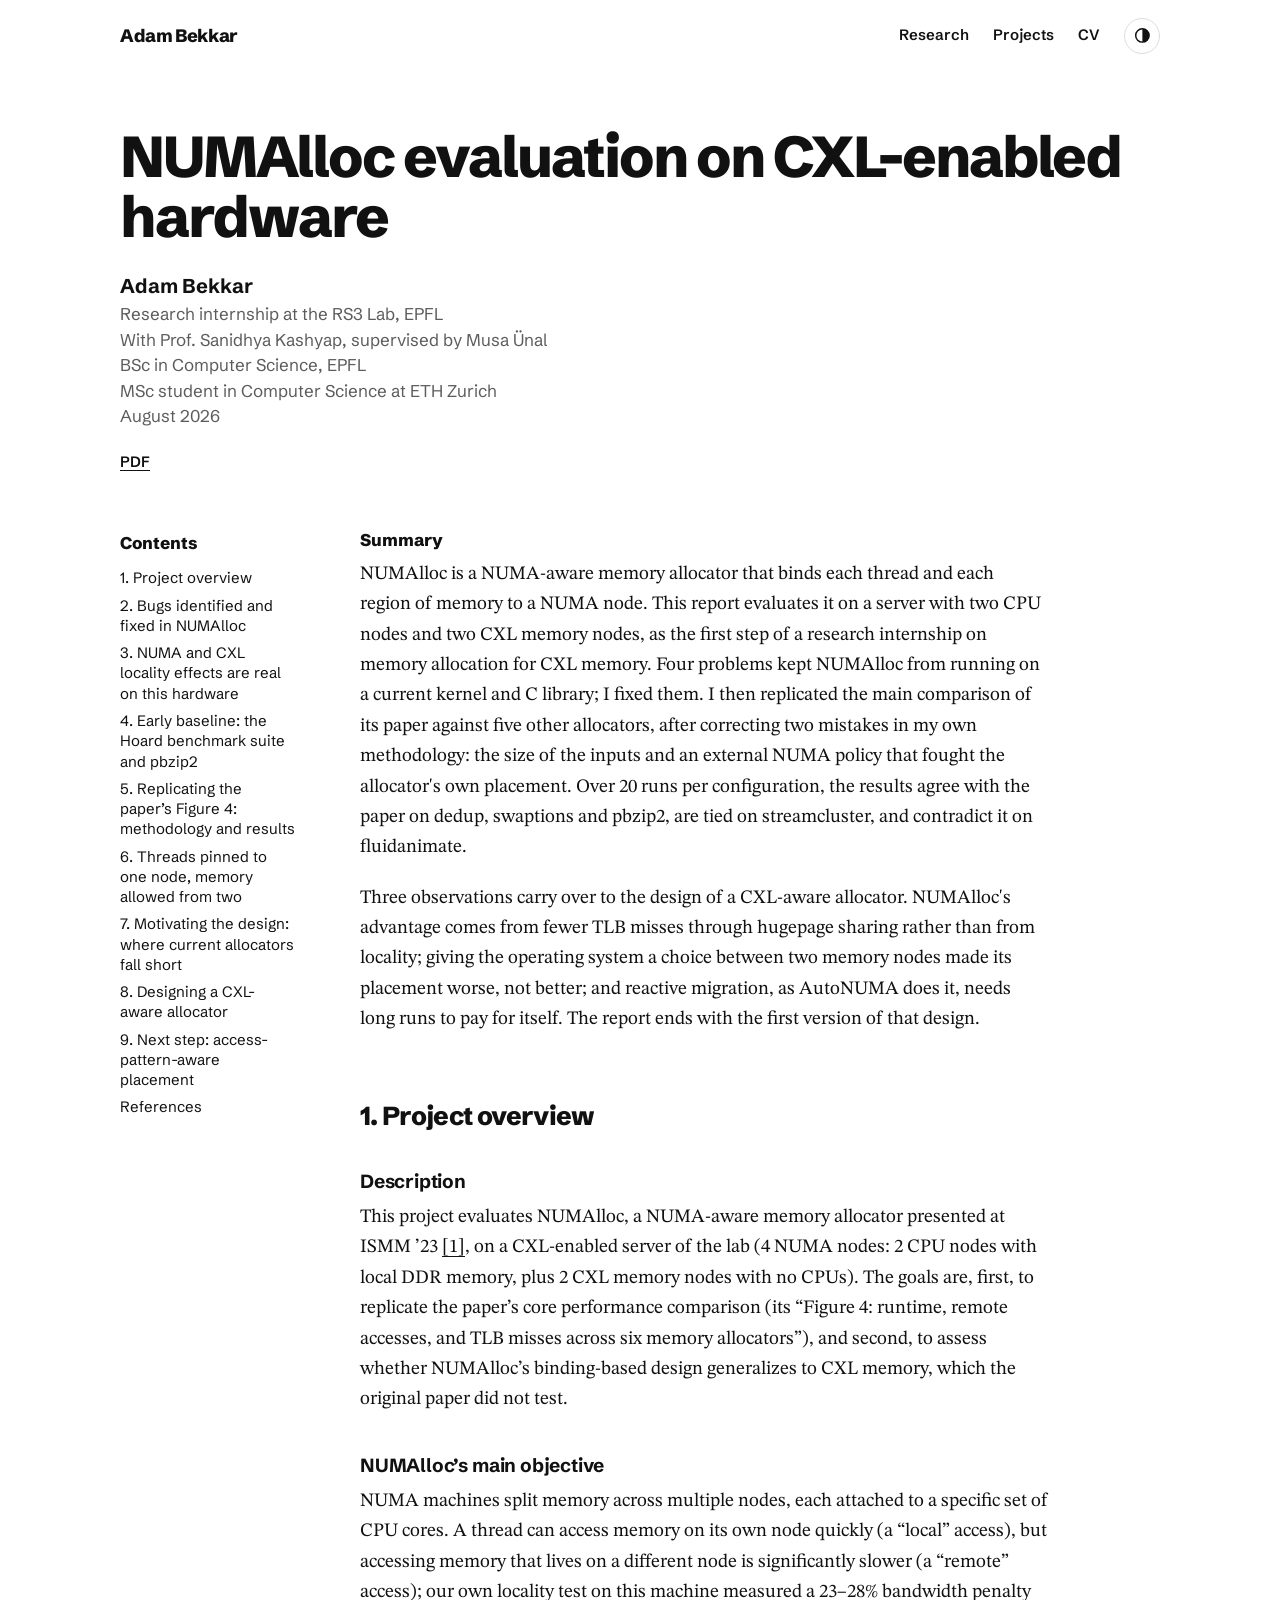
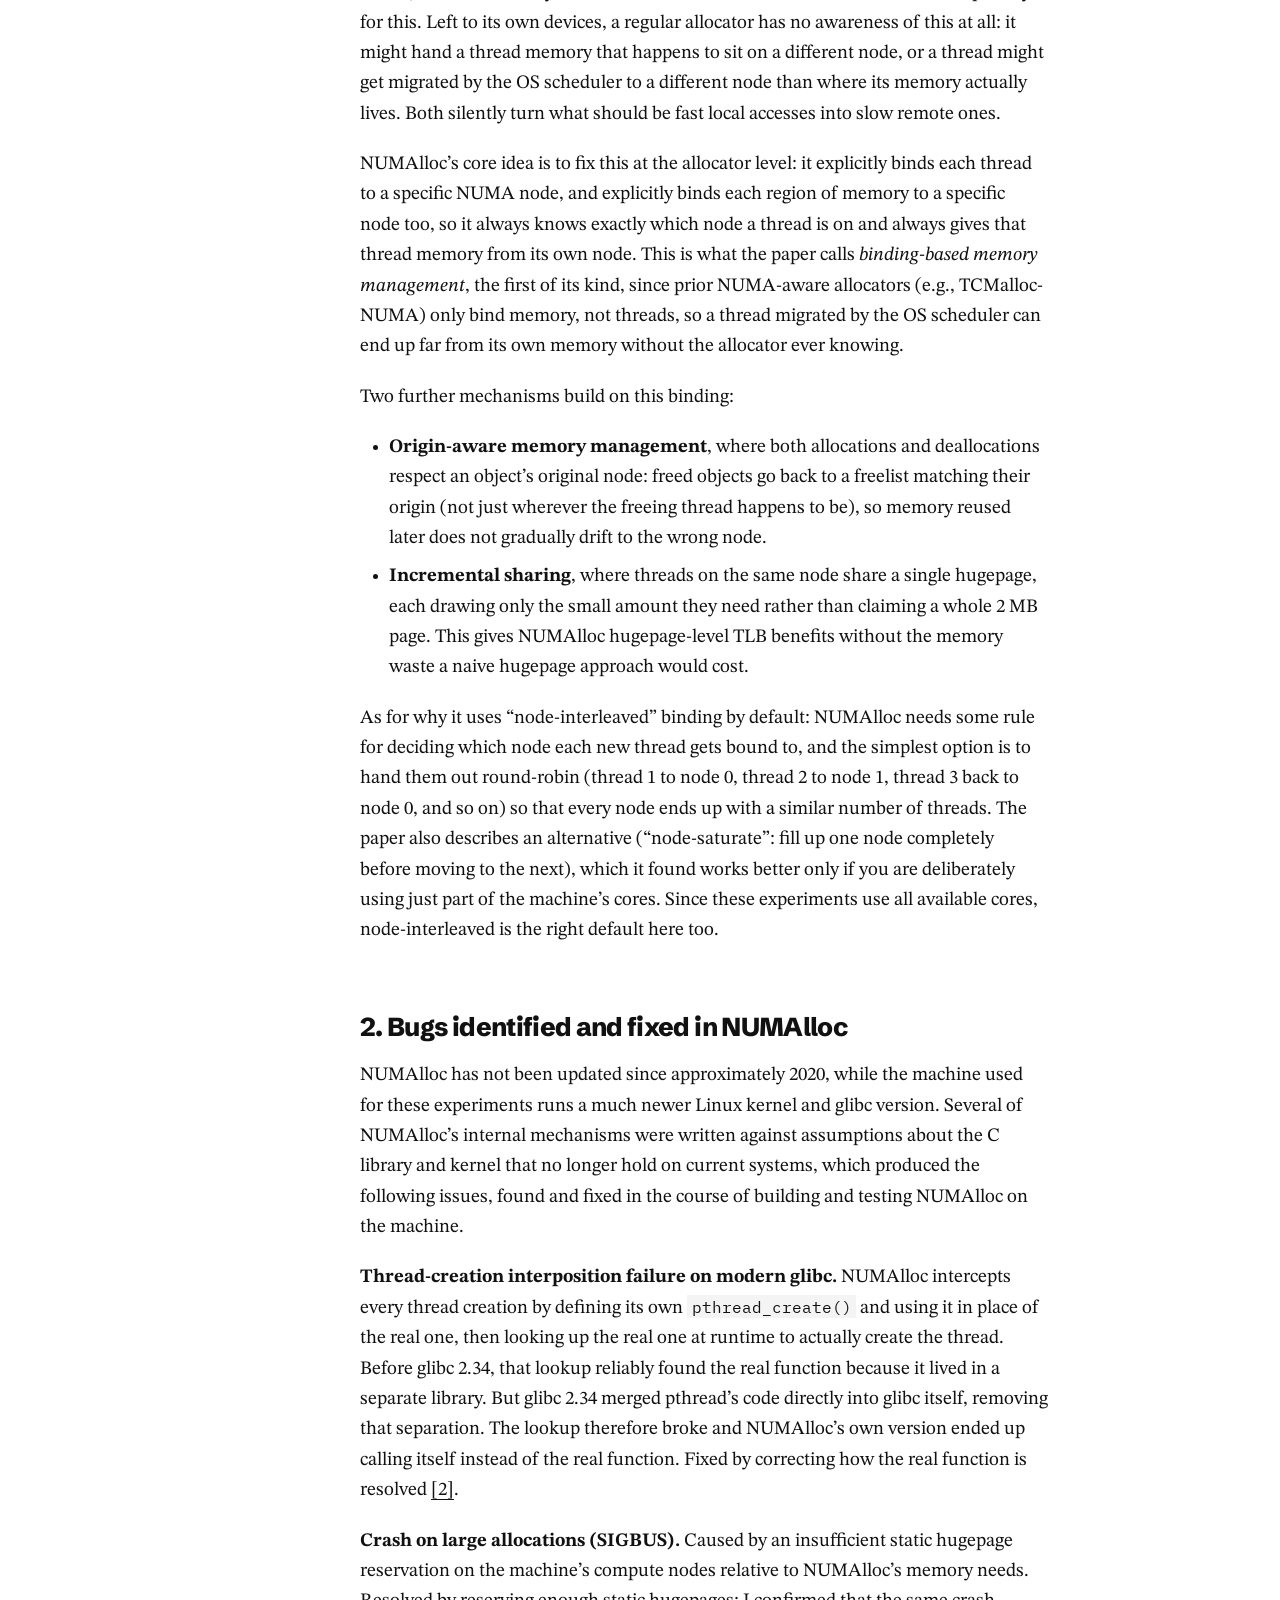
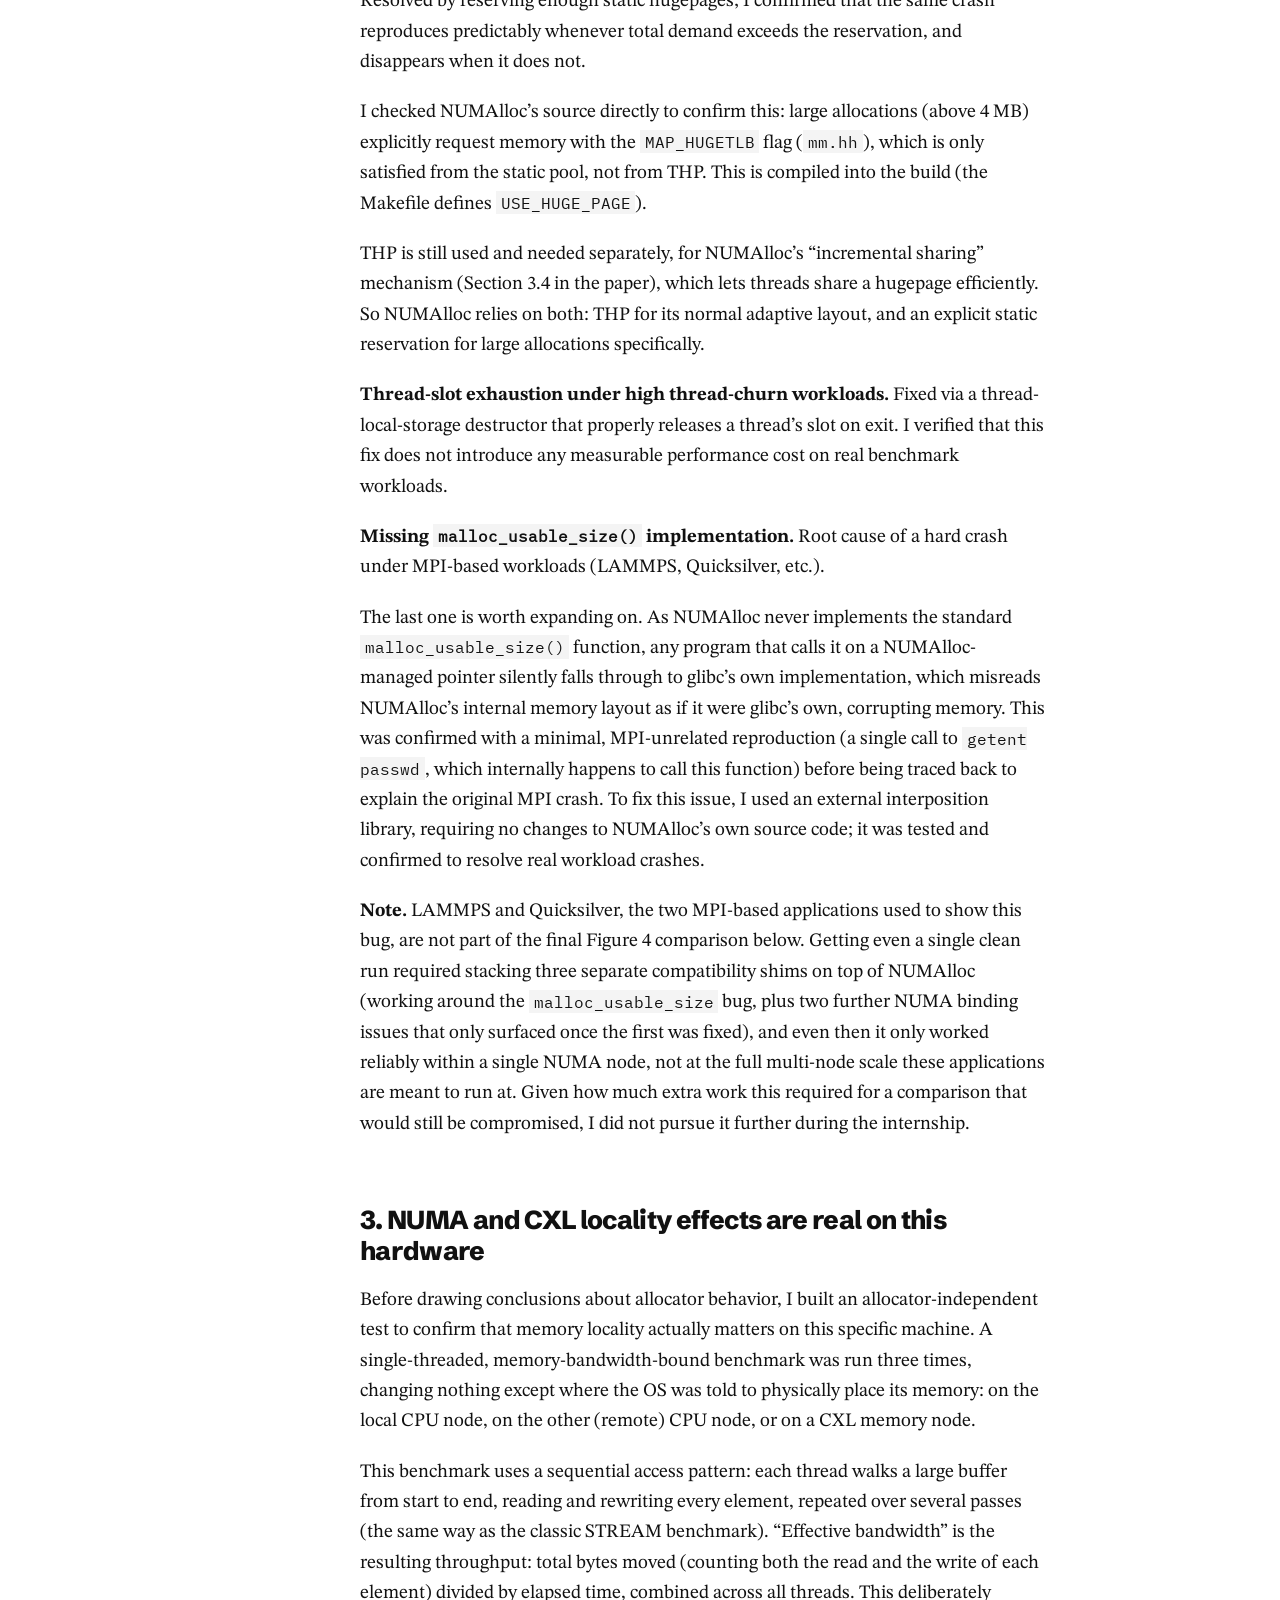
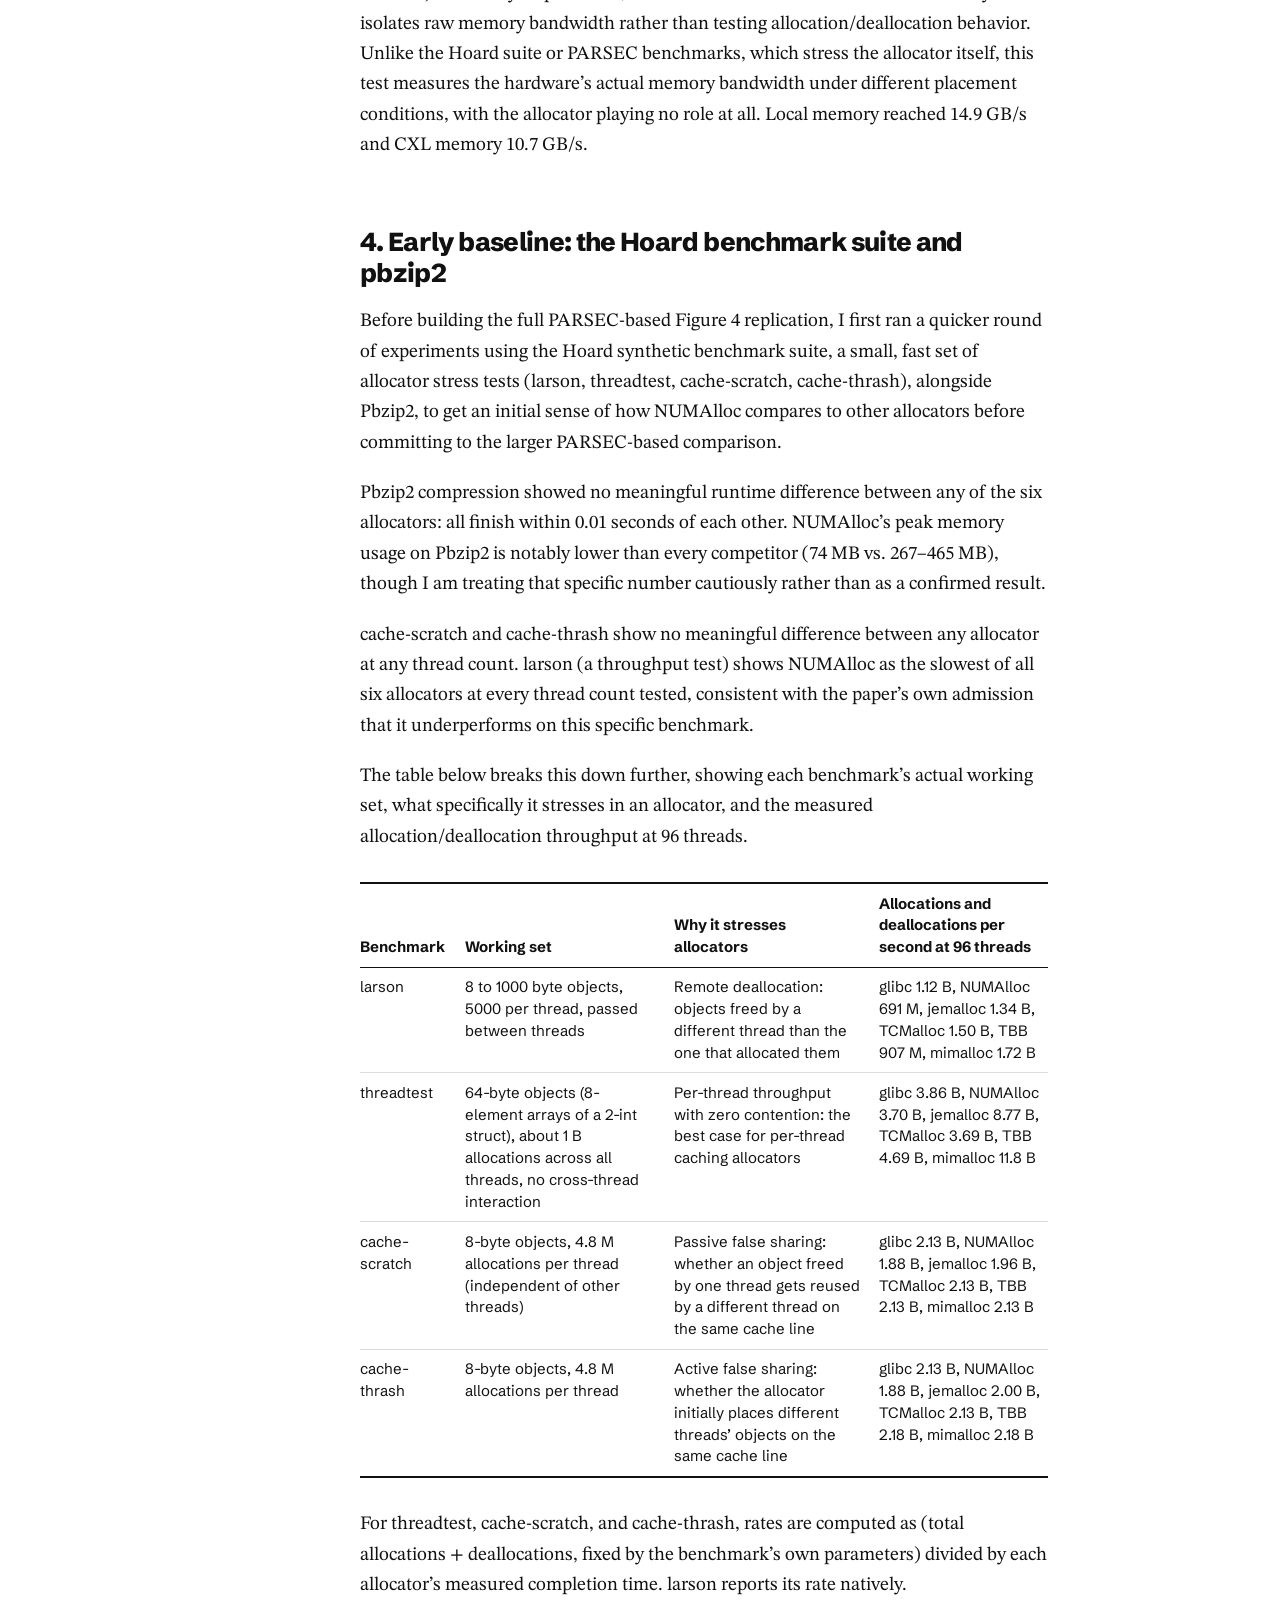
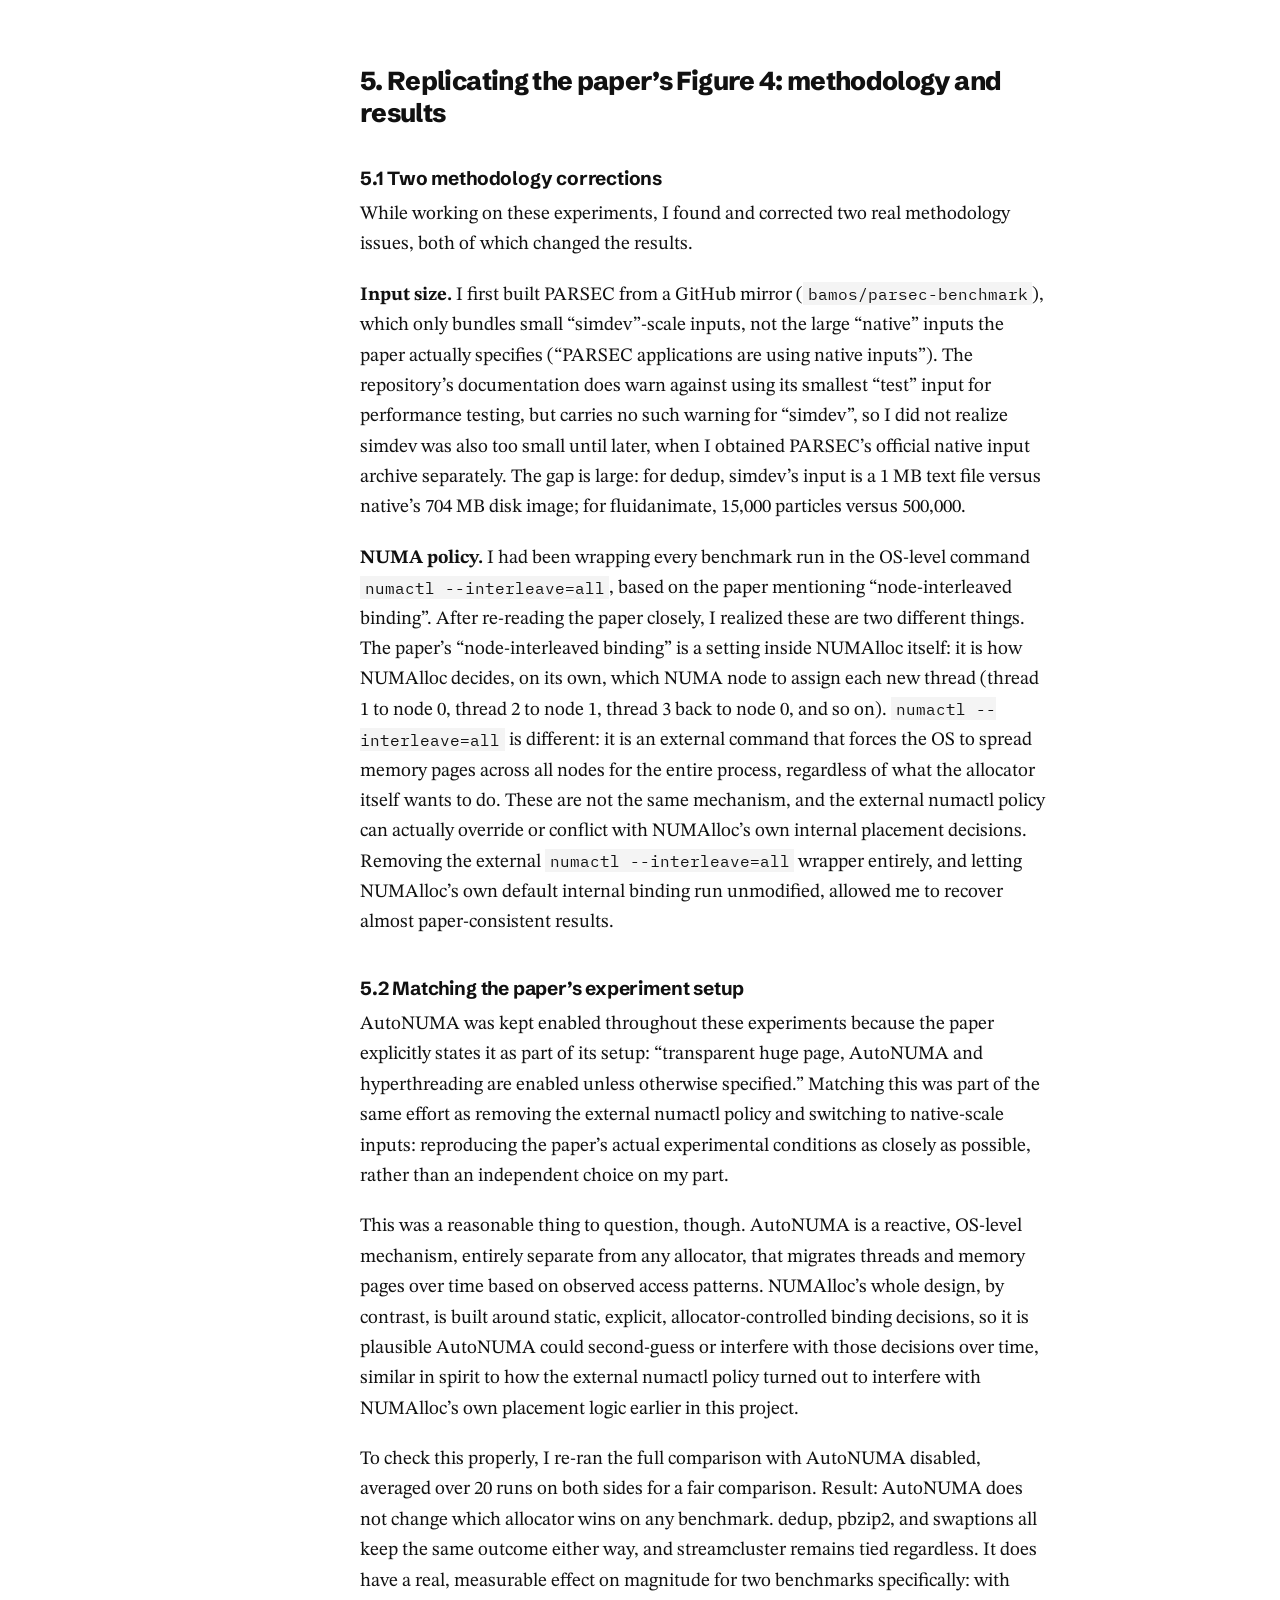
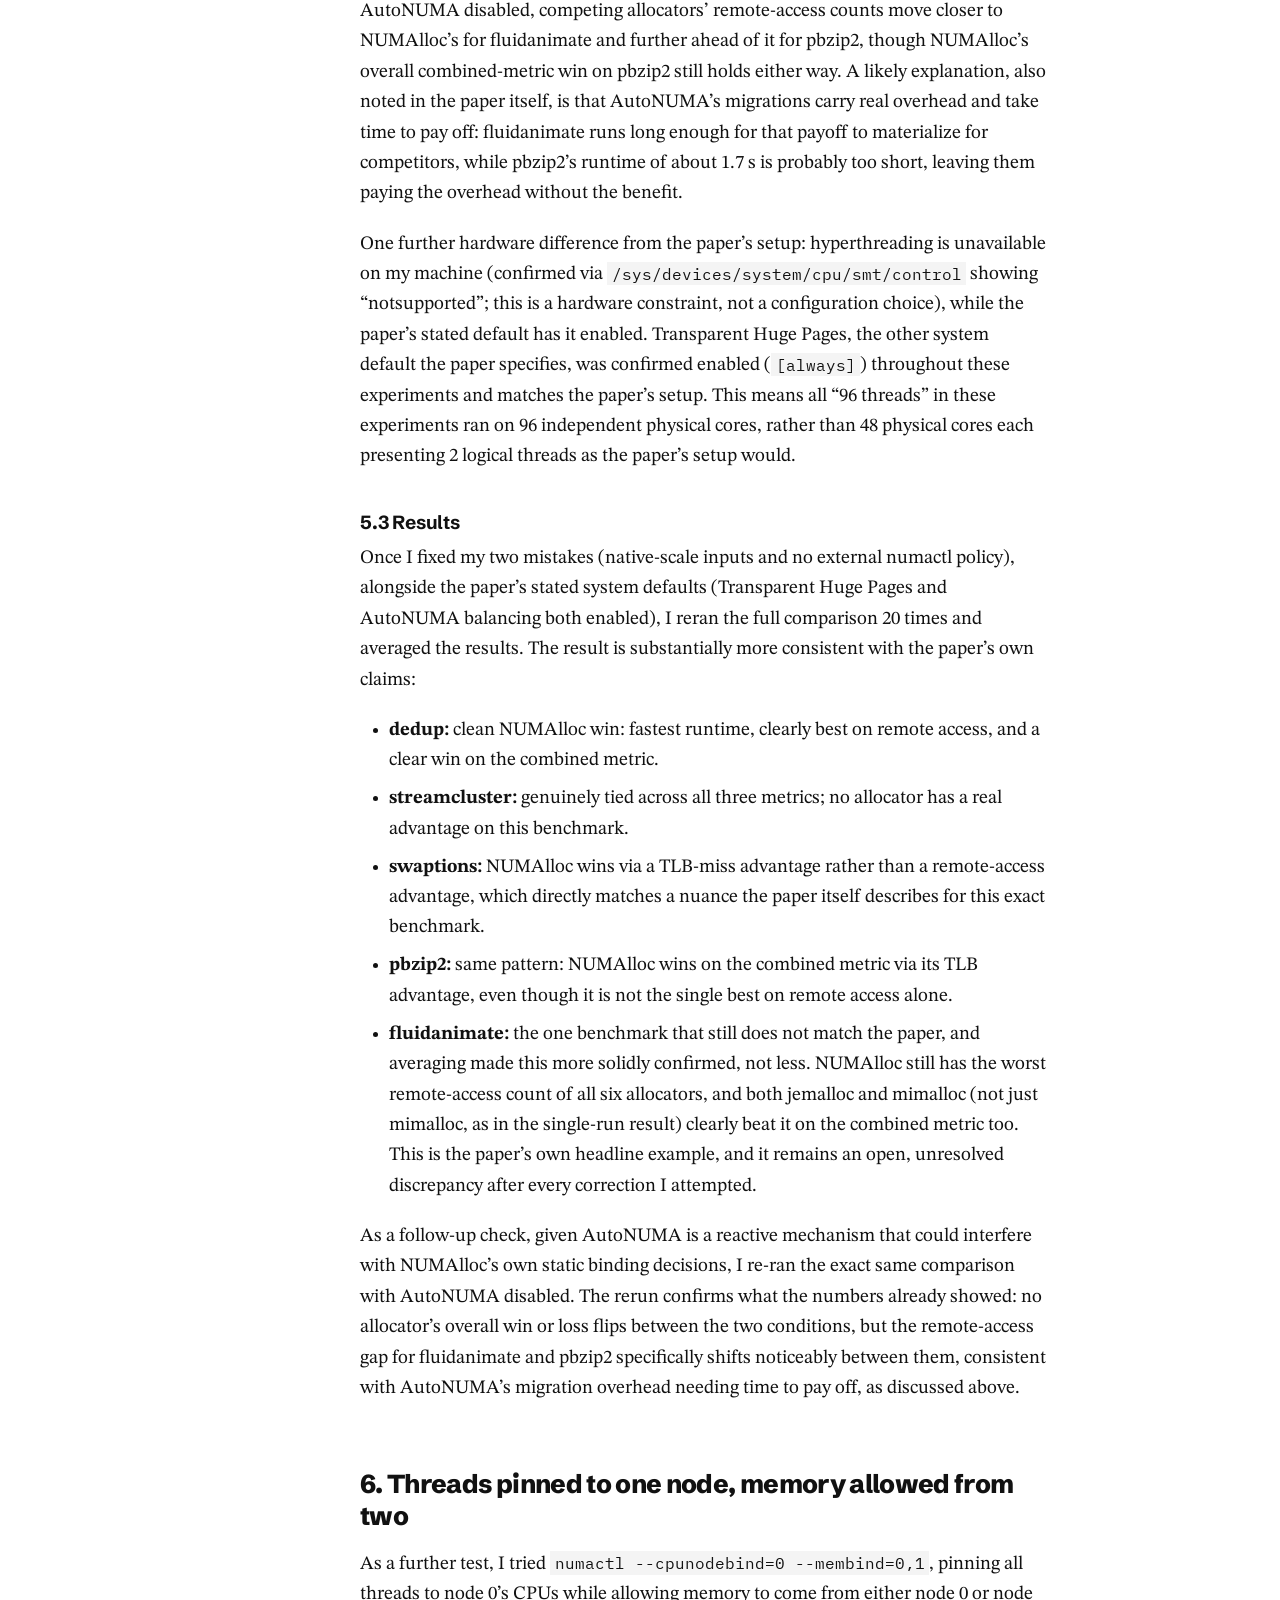
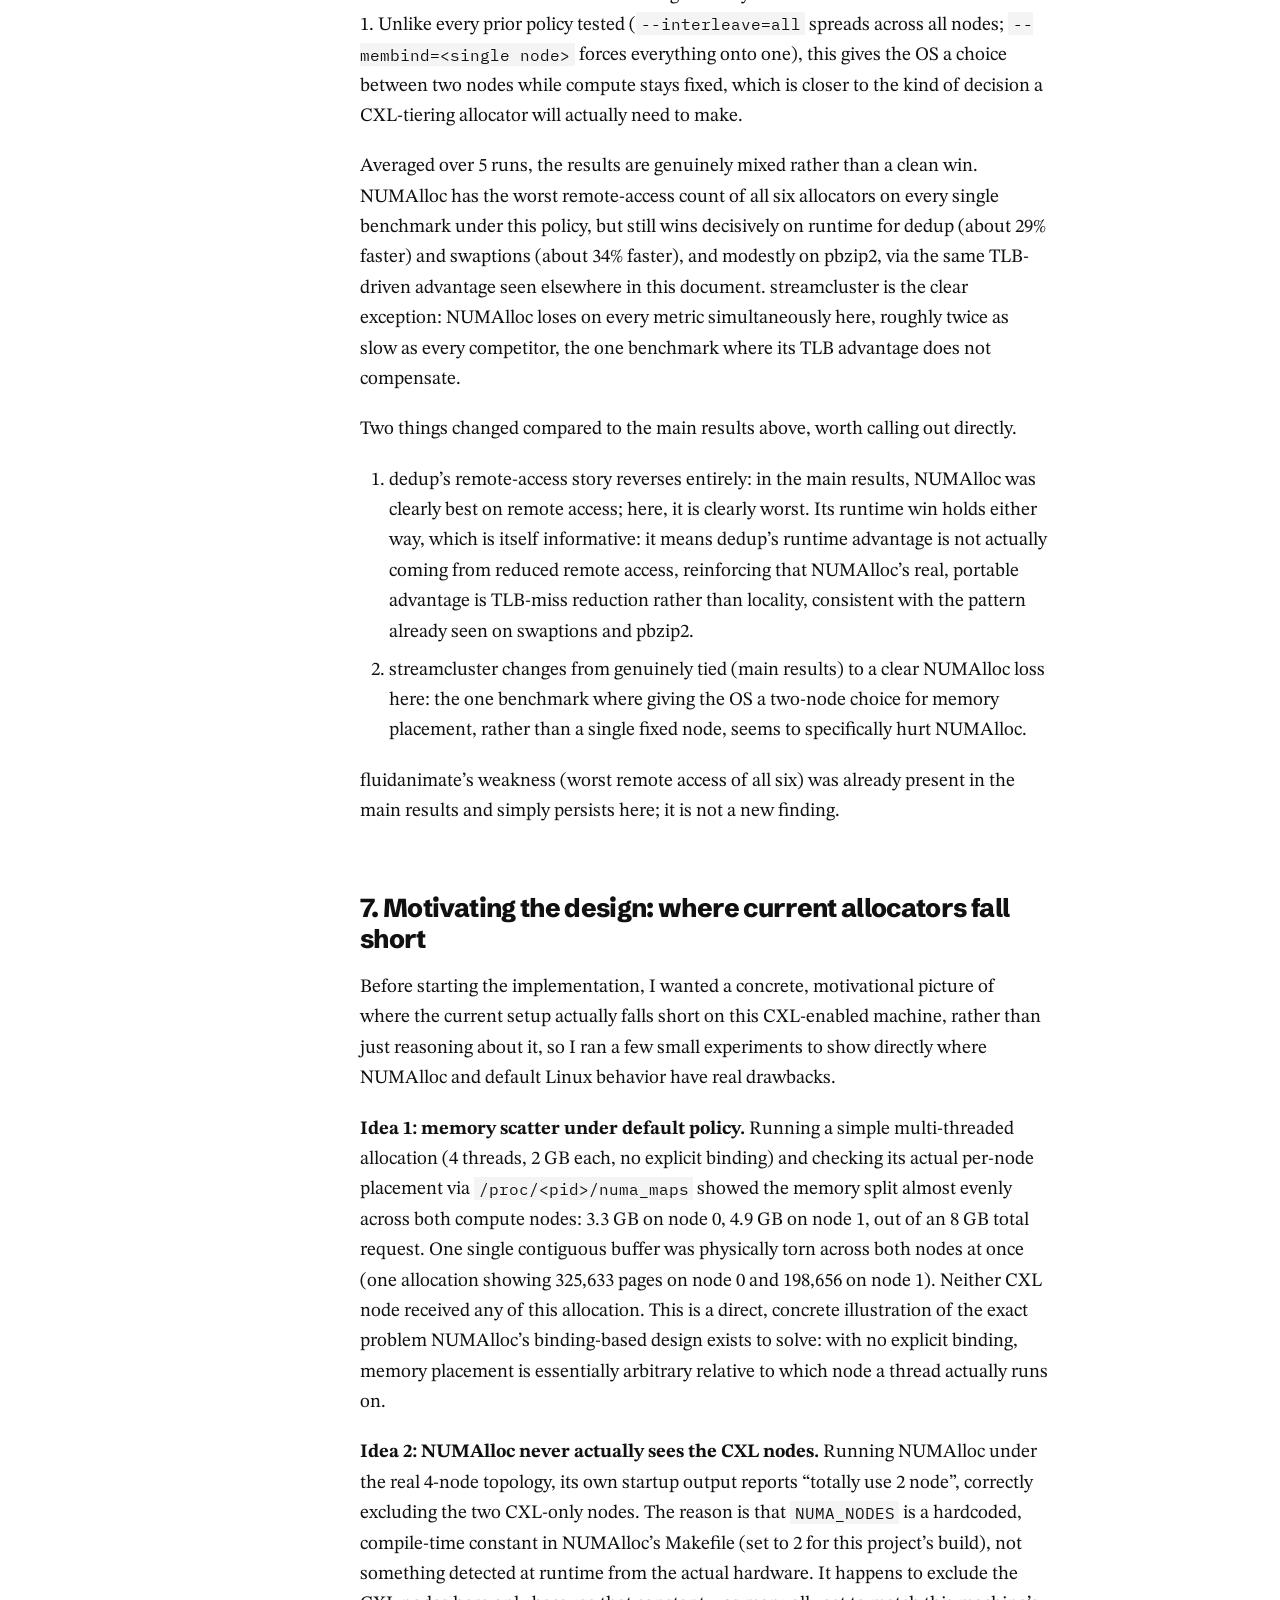
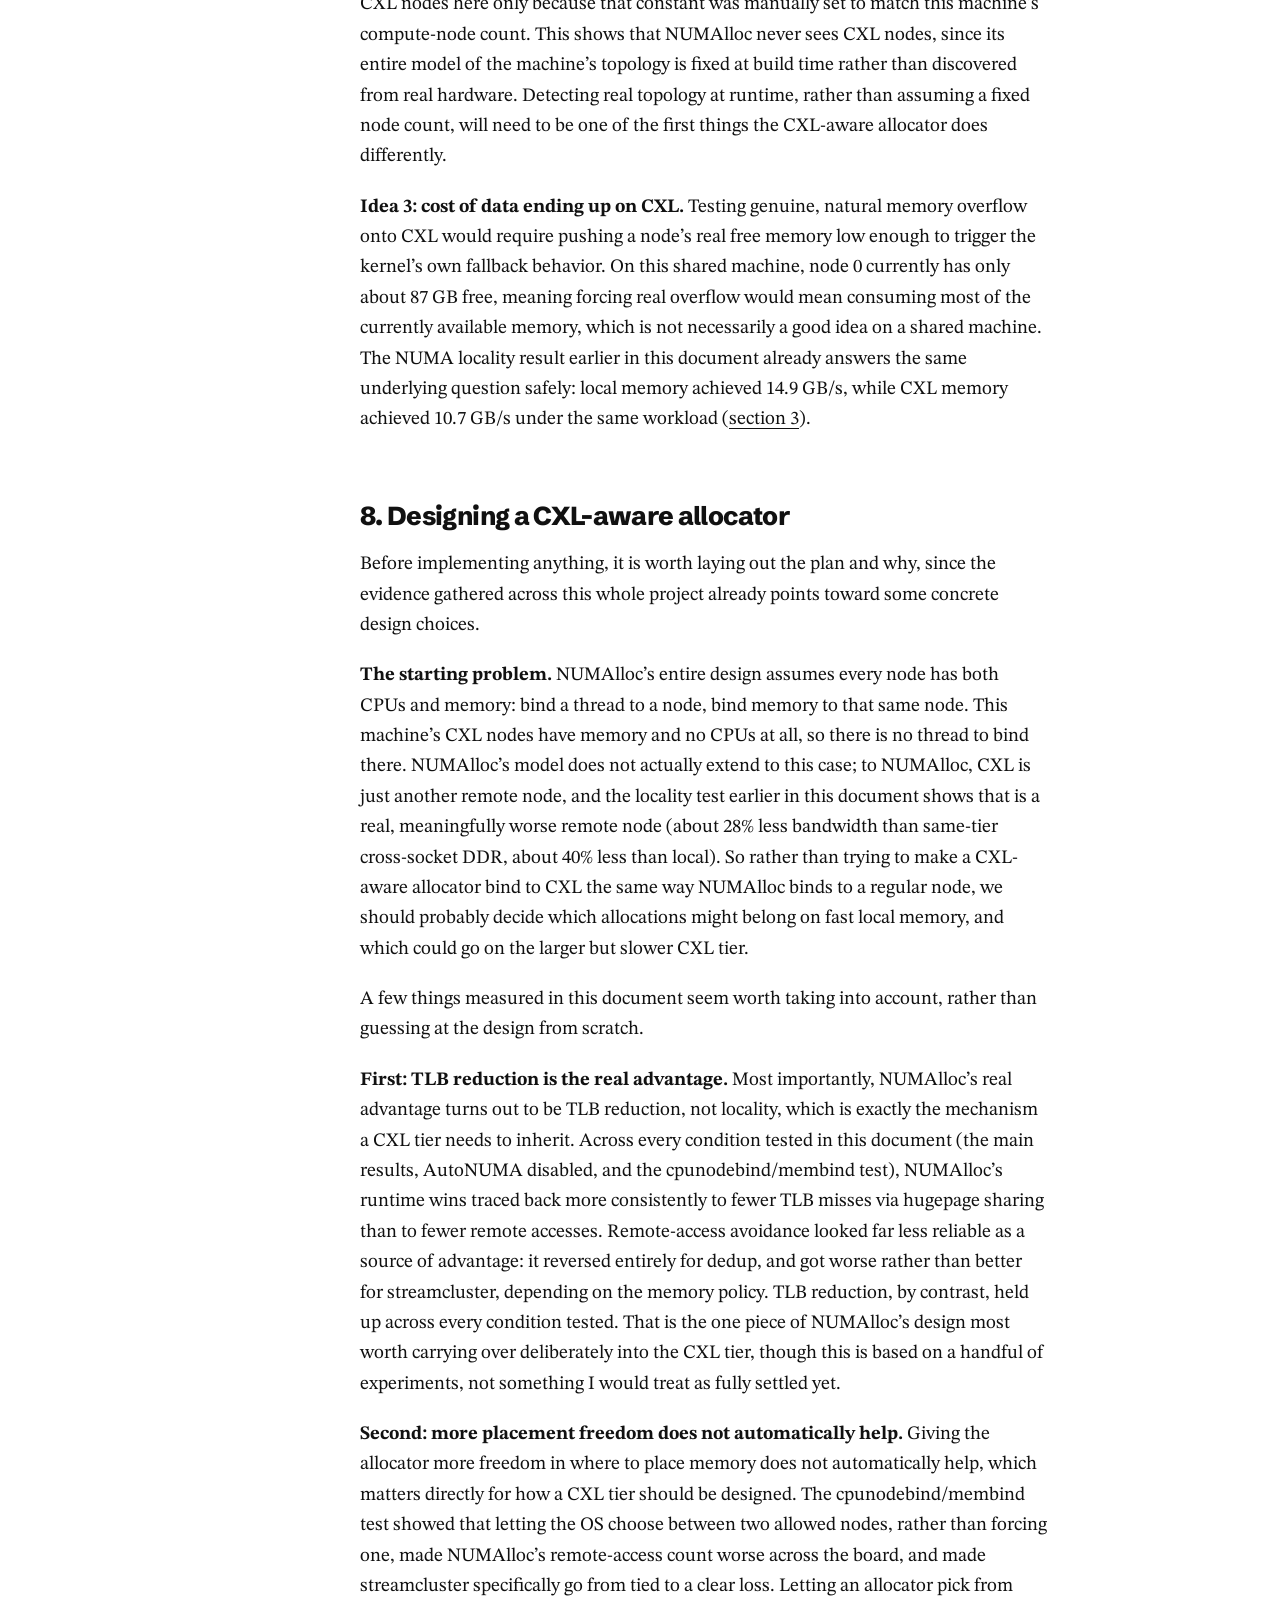
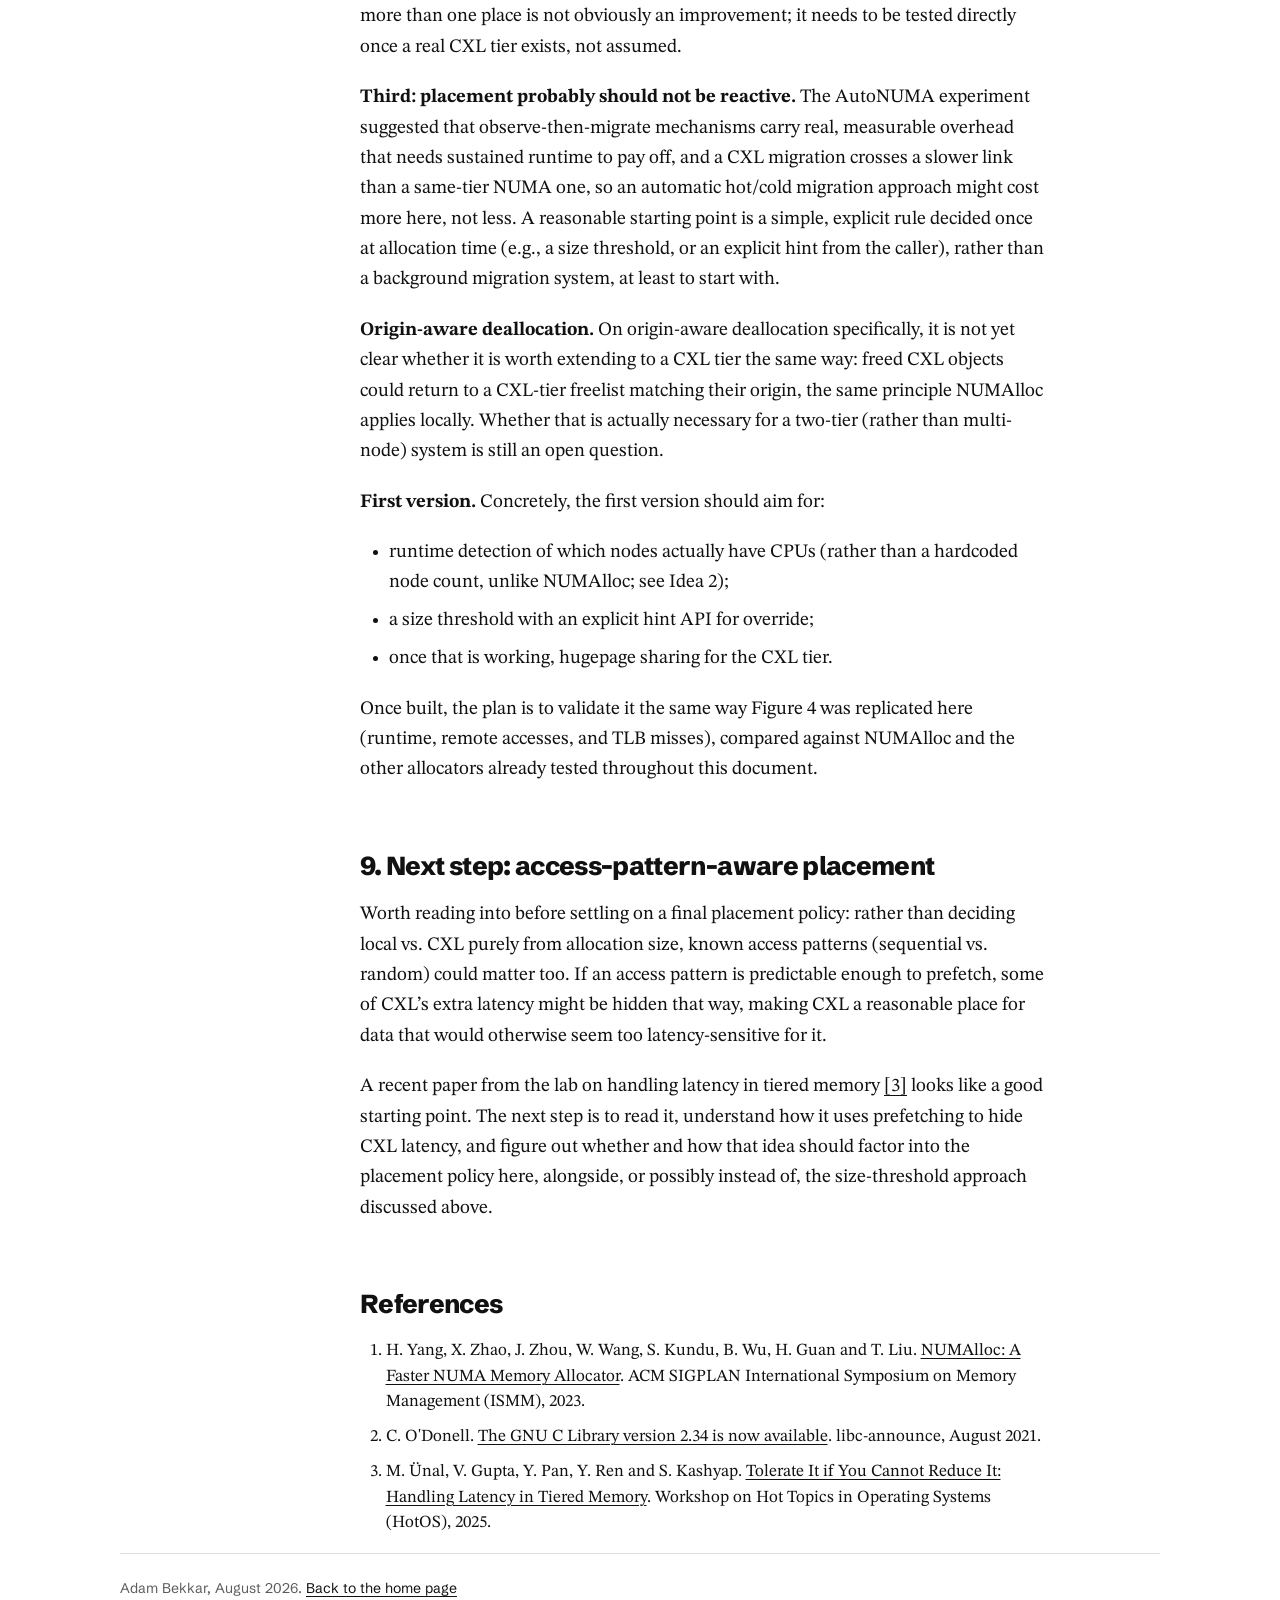
==== commit b849c24d: "feat: split the affiliation of the report into four lines - The internship, the professor and superv" ====
--- a/papers/numalloc-cxl/index.html
+++ b/papers/numalloc-cxl/index.html
@@ -52,8 +52,10 @@
   <header class="paper-head">
     <h1>NUMAlloc evaluation on CXL-enabled hardware</h1>
     <p class="author">Adam Bekkar</p>
-    <p class="affil">Research internship at the RS3 Lab, EPFL, with Prof. Sanidhya Kashyap, supervised by Musa Ünal</p>
-    <p class="affil">BSc in Computer Science, EPFL; MSc student in Computer Science at ETH Zurich</p>
+    <p class="affil">Research internship at the RS3 Lab, EPFL</p>
+    <p class="affil">With Prof. Sanidhya Kashyap, supervised by Musa Ünal</p>
+    <p class="affil">BSc in Computer Science, EPFL</p>
+    <p class="affil">MSc student in Computer Science at ETH Zurich</p>
     <p class="date"><time datetime="2026-08">August 2026</time></p>
     <p class="affil print-only">adam.bekkar.ch/papers/numalloc-cxl</p>
     <ul class="links">
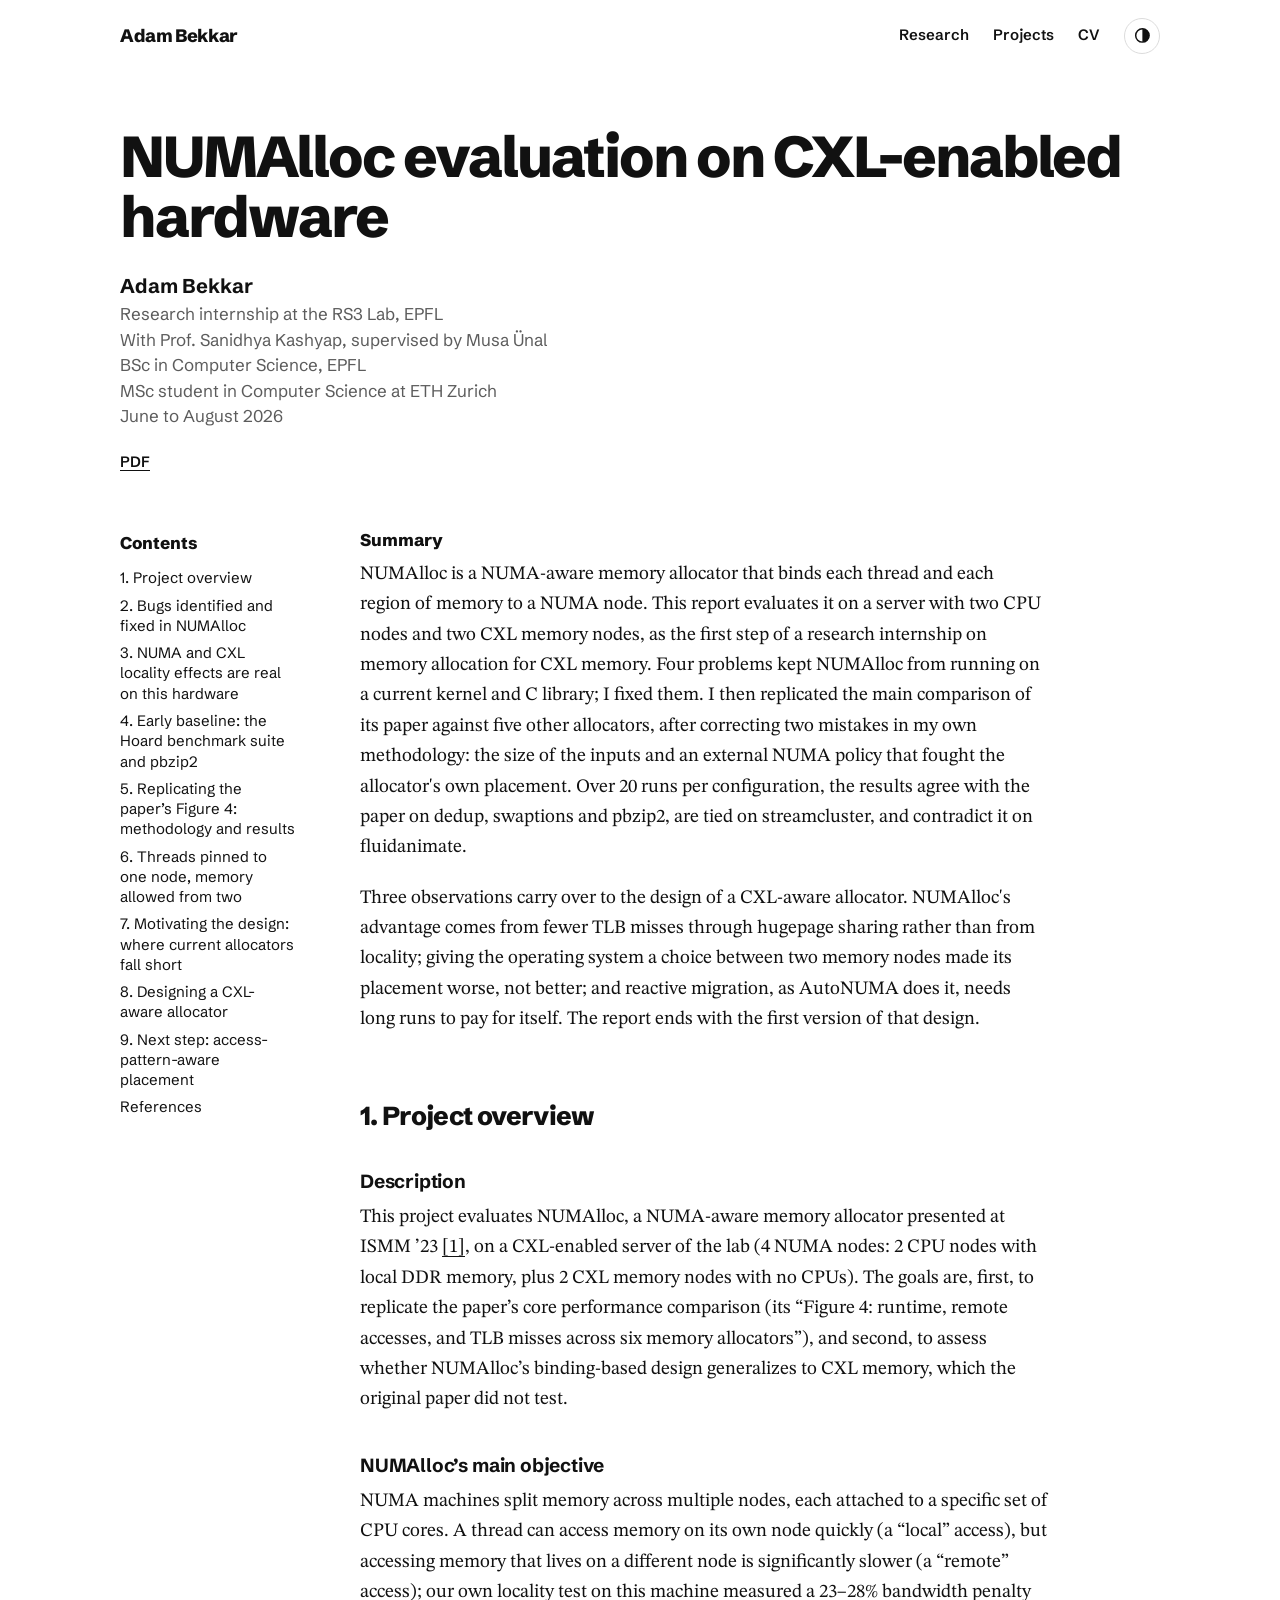
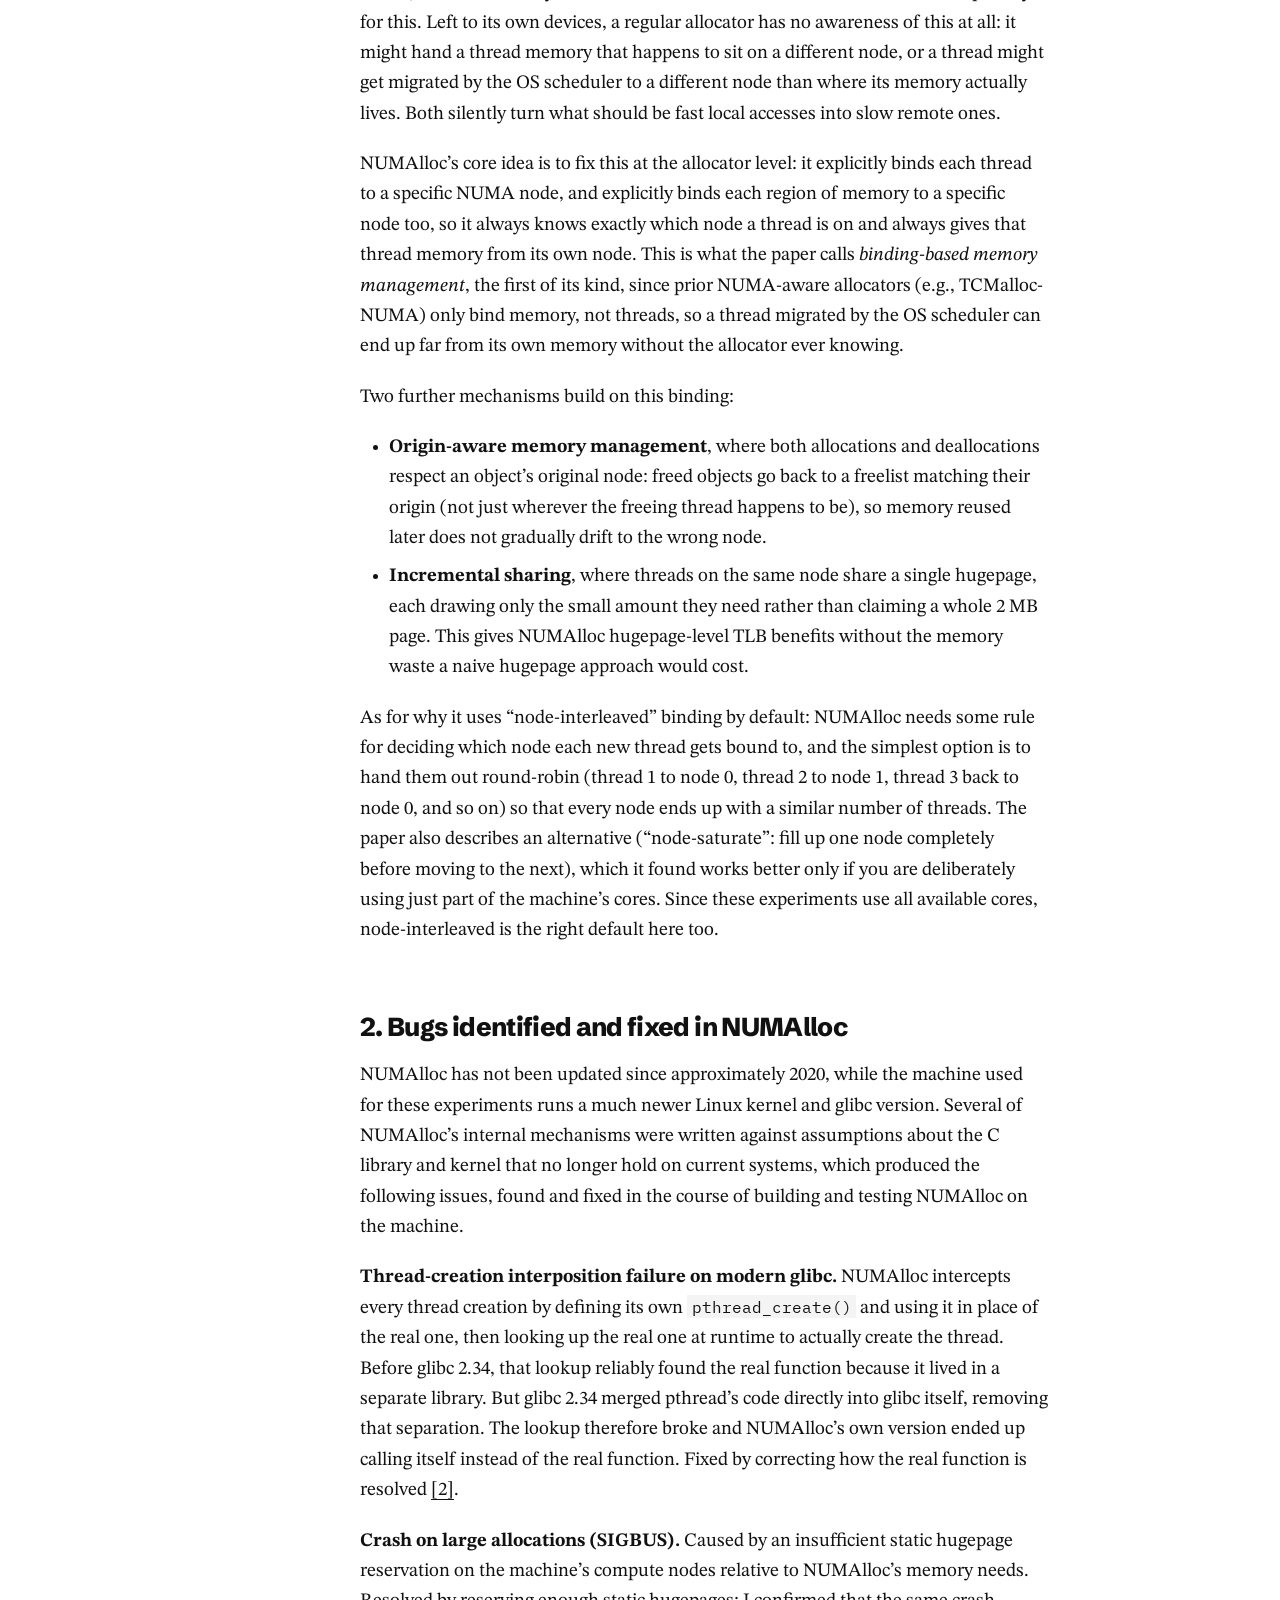
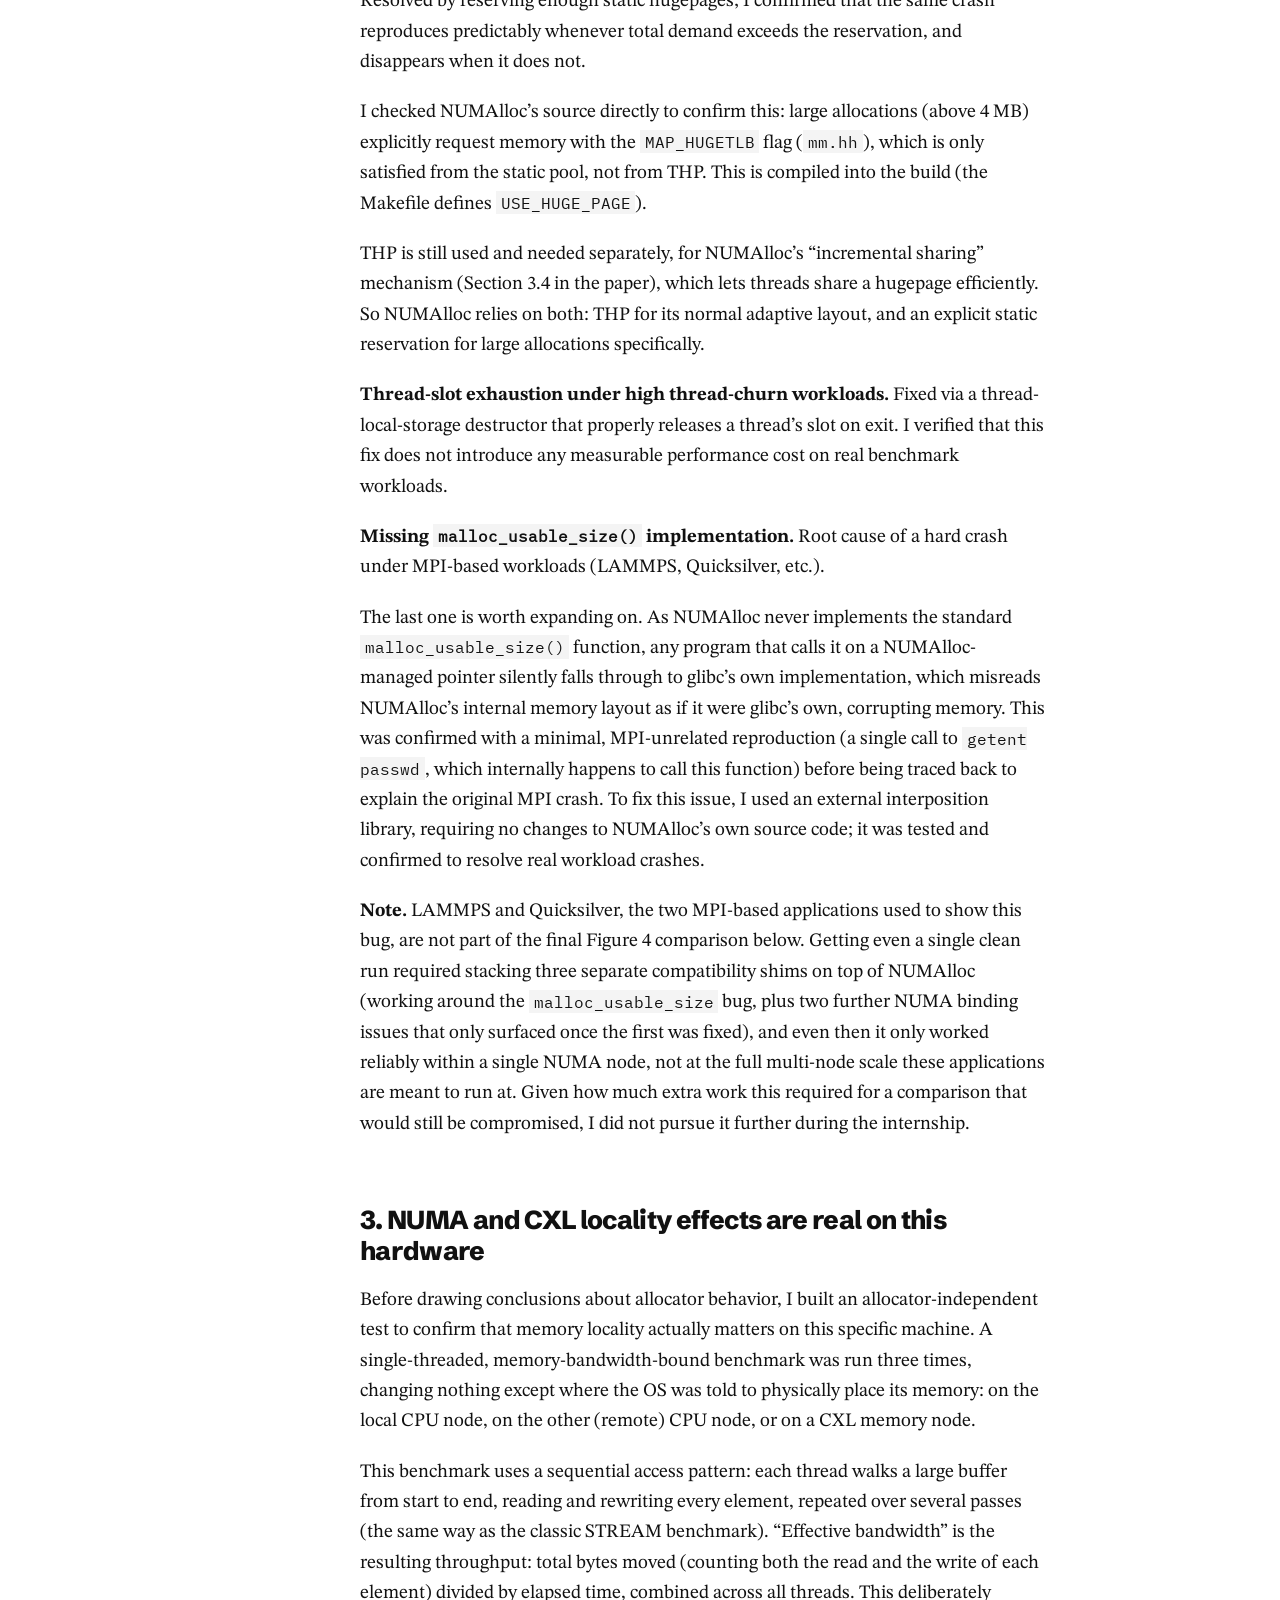
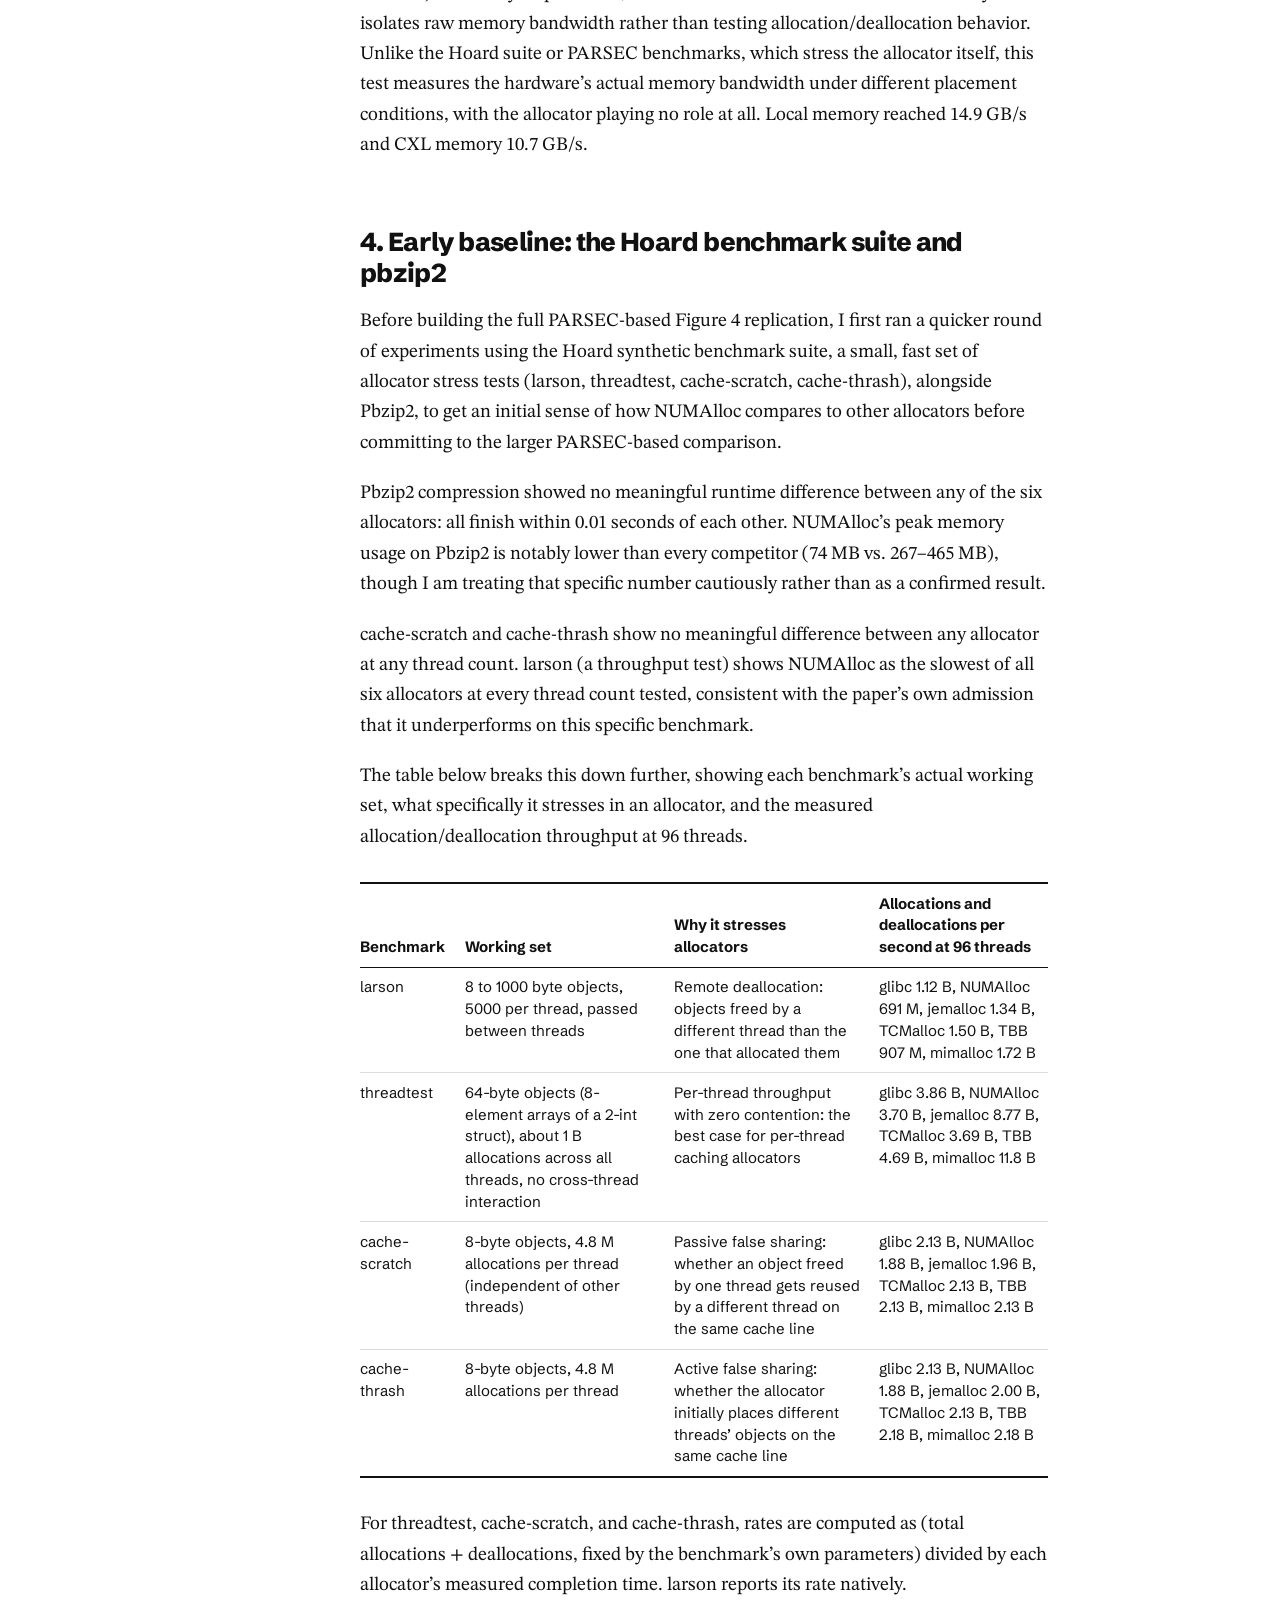
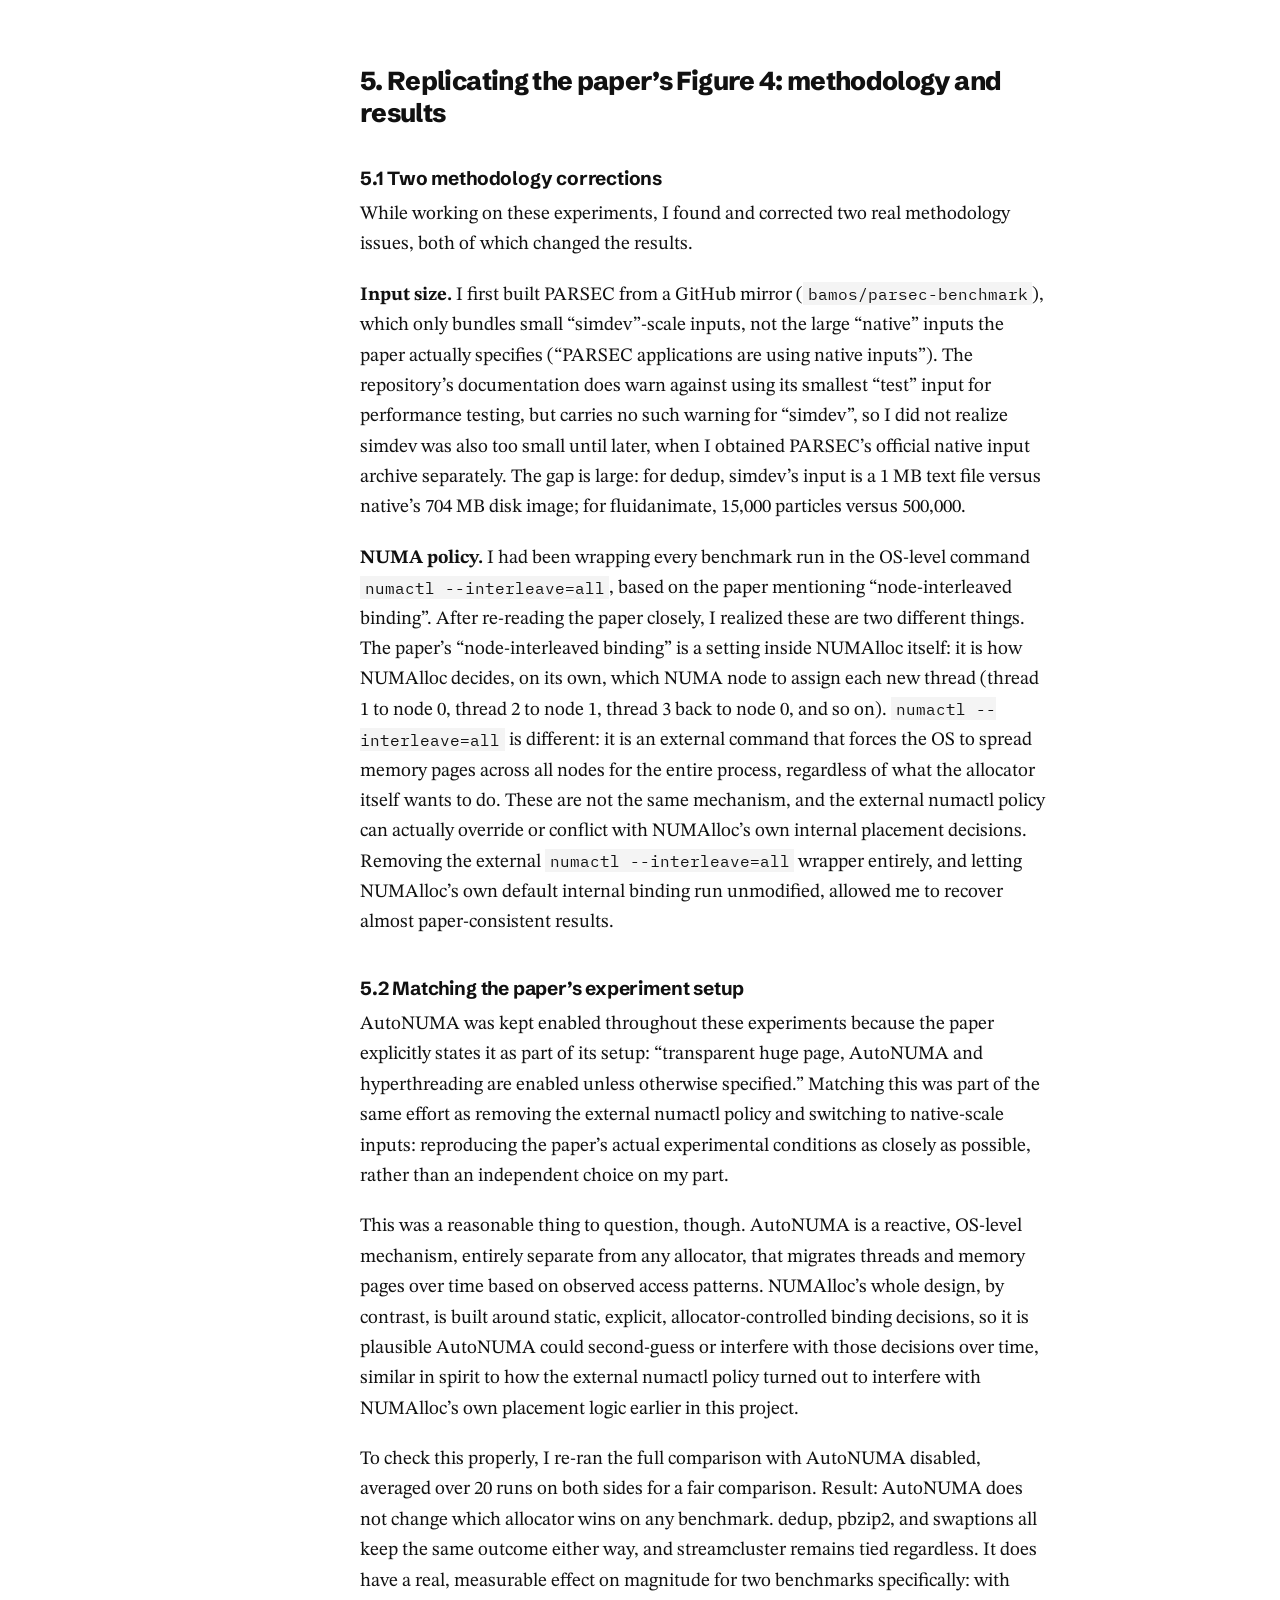
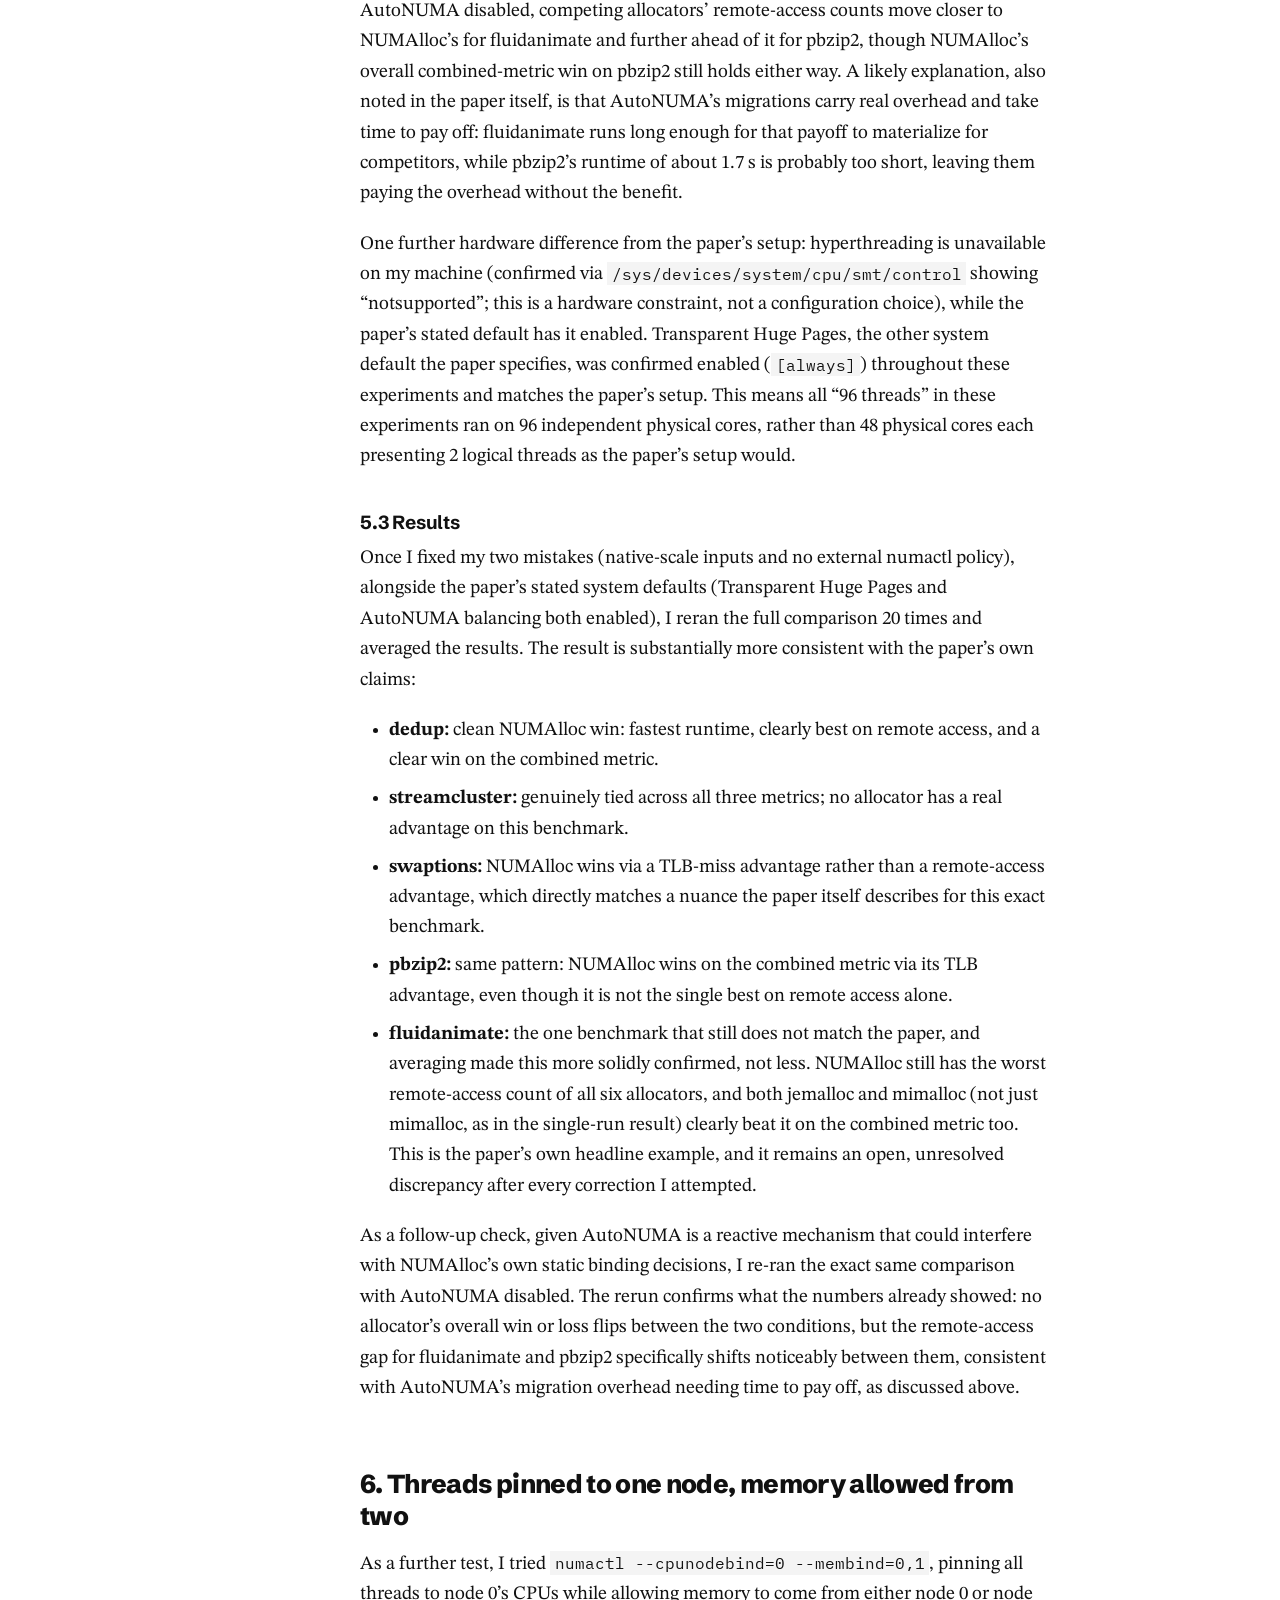
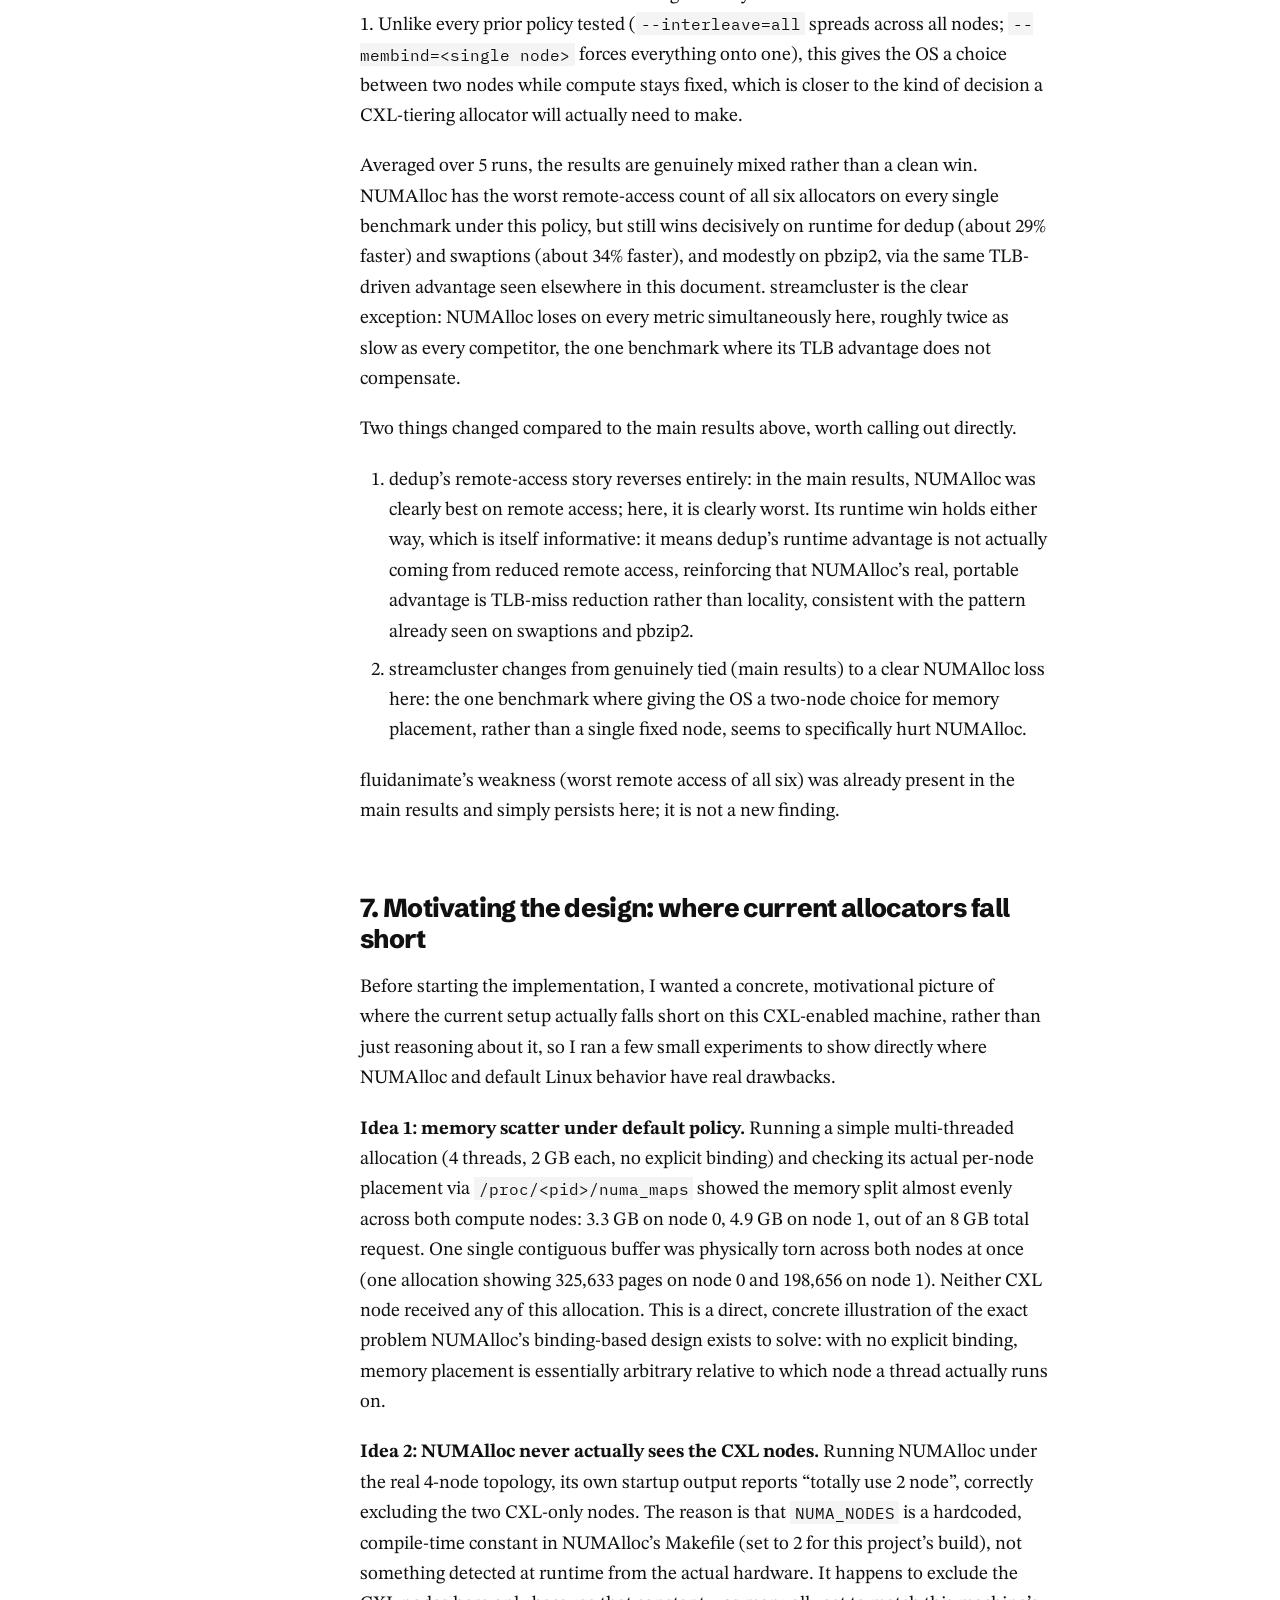
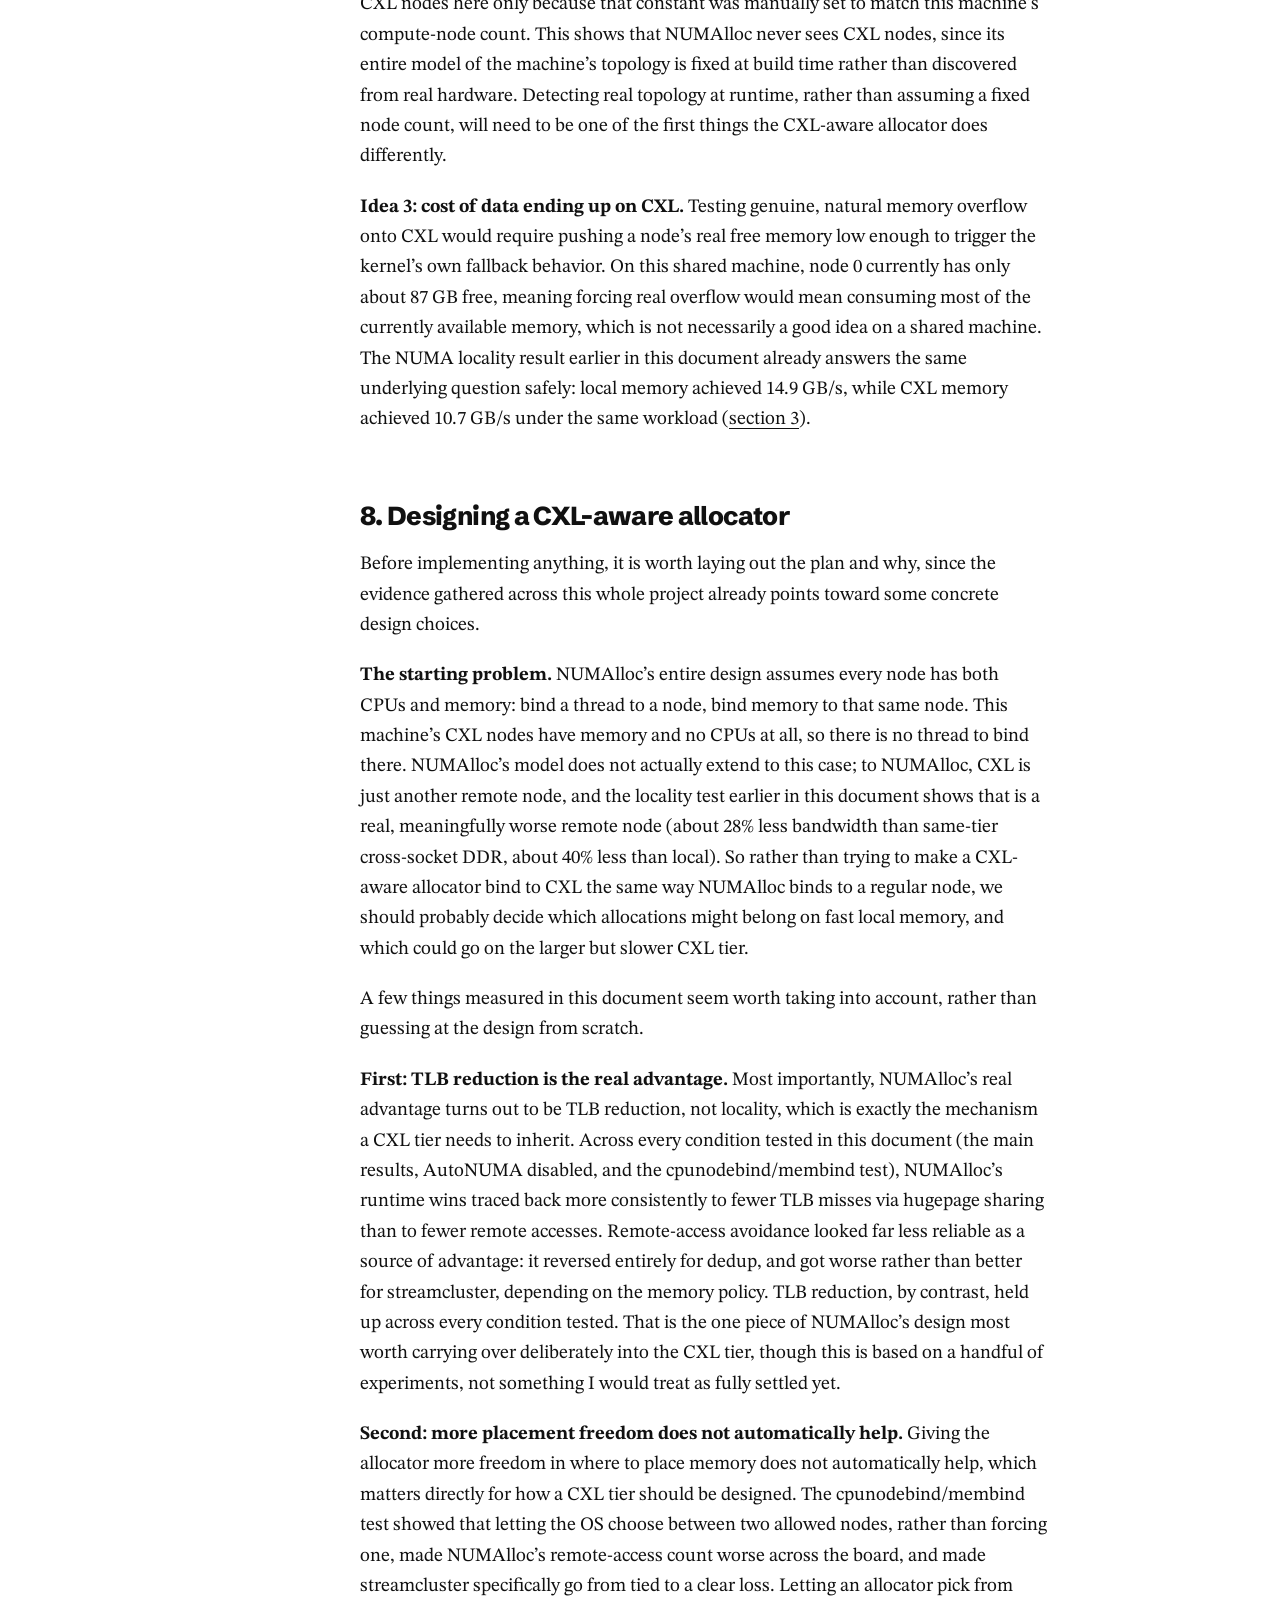
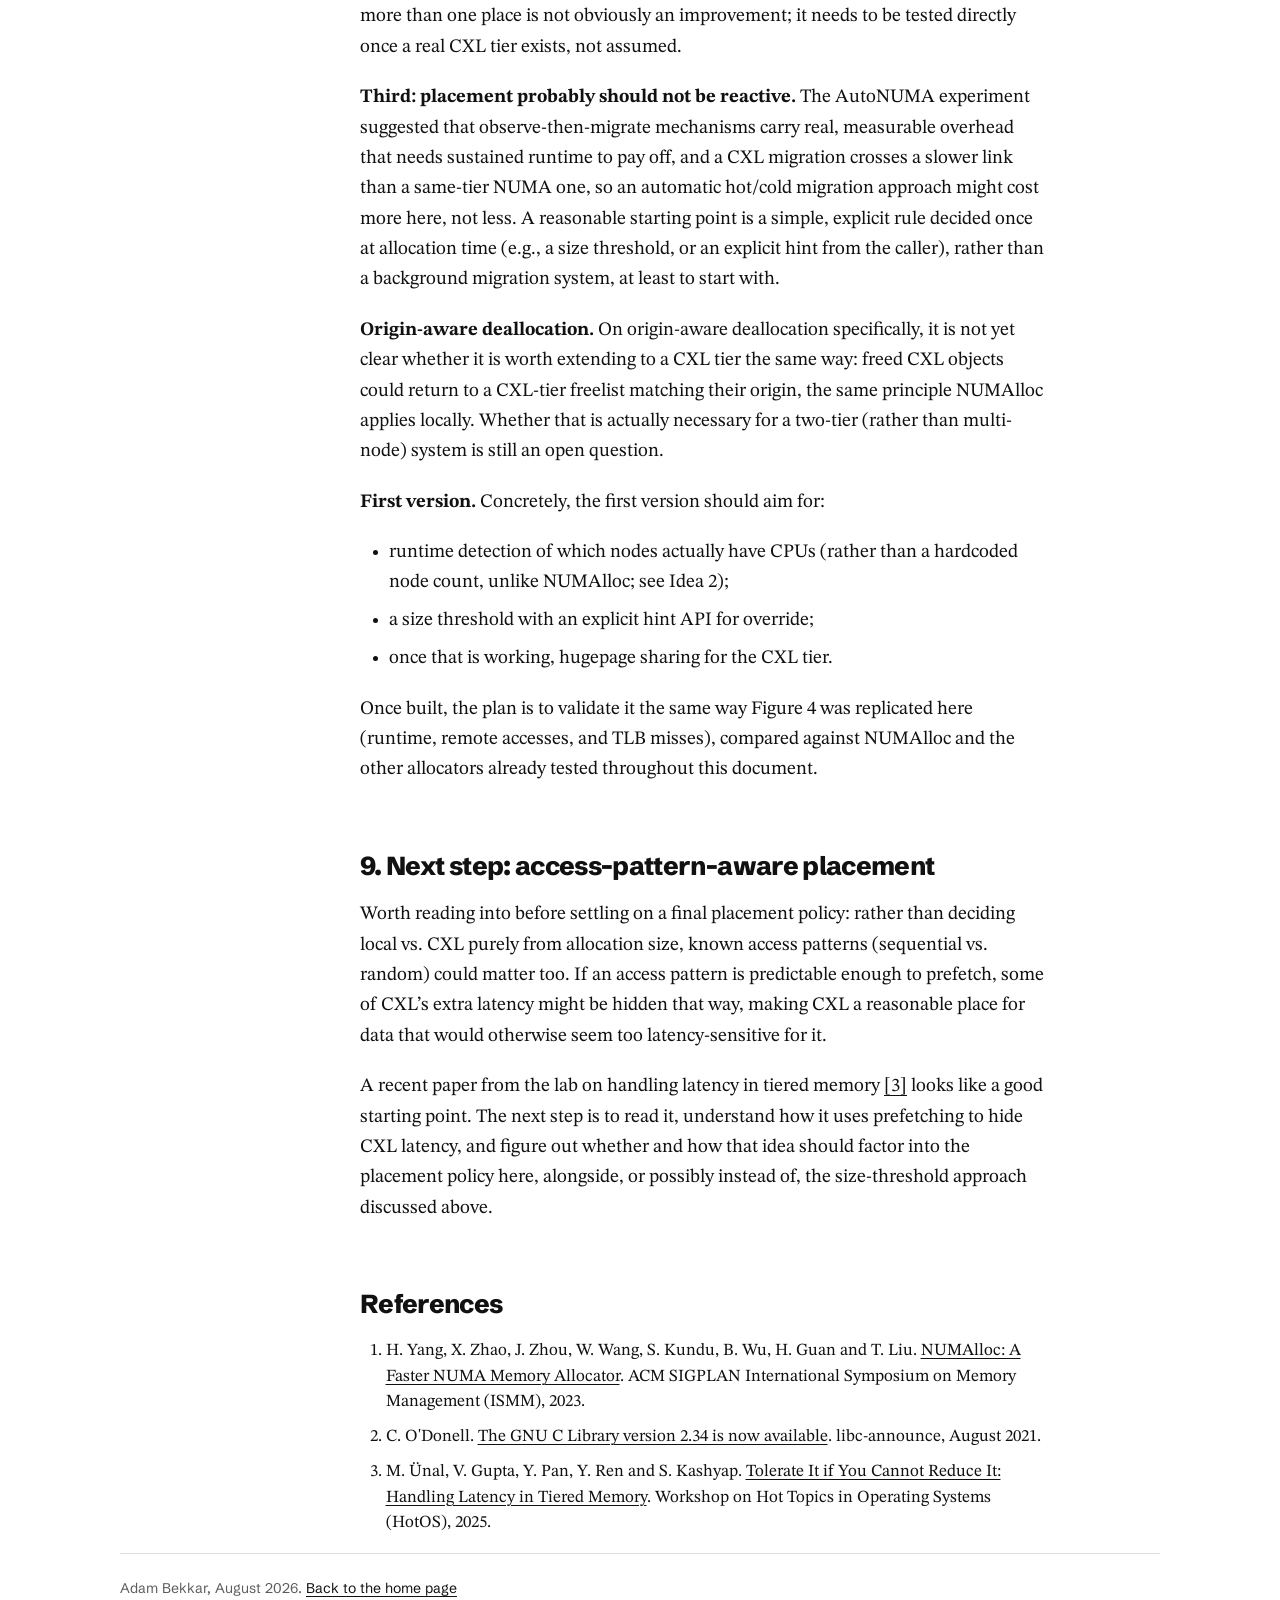
==== commit ed8d362c: "feat: date the report June to August 2026 - The header of the report gives the span of the internshi" ====
--- a/papers/numalloc-cxl/index.html
+++ b/papers/numalloc-cxl/index.html
@@ -56,7 +56,7 @@
     <p class="affil">With Prof. Sanidhya Kashyap, supervised by Musa Ünal</p>
     <p class="affil">BSc in Computer Science, EPFL</p>
     <p class="affil">MSc student in Computer Science at ETH Zurich</p>
-    <p class="date"><time datetime="2026-08">August 2026</time></p>
+    <p class="date"><time datetime="2026-08">June to August 2026</time></p>
     <p class="affil print-only">adam.bekkar.ch/papers/numalloc-cxl</p>
     <ul class="links">
       <li><a href="bekkar-numalloc-cxl-2026.pdf">PDF</a></li>
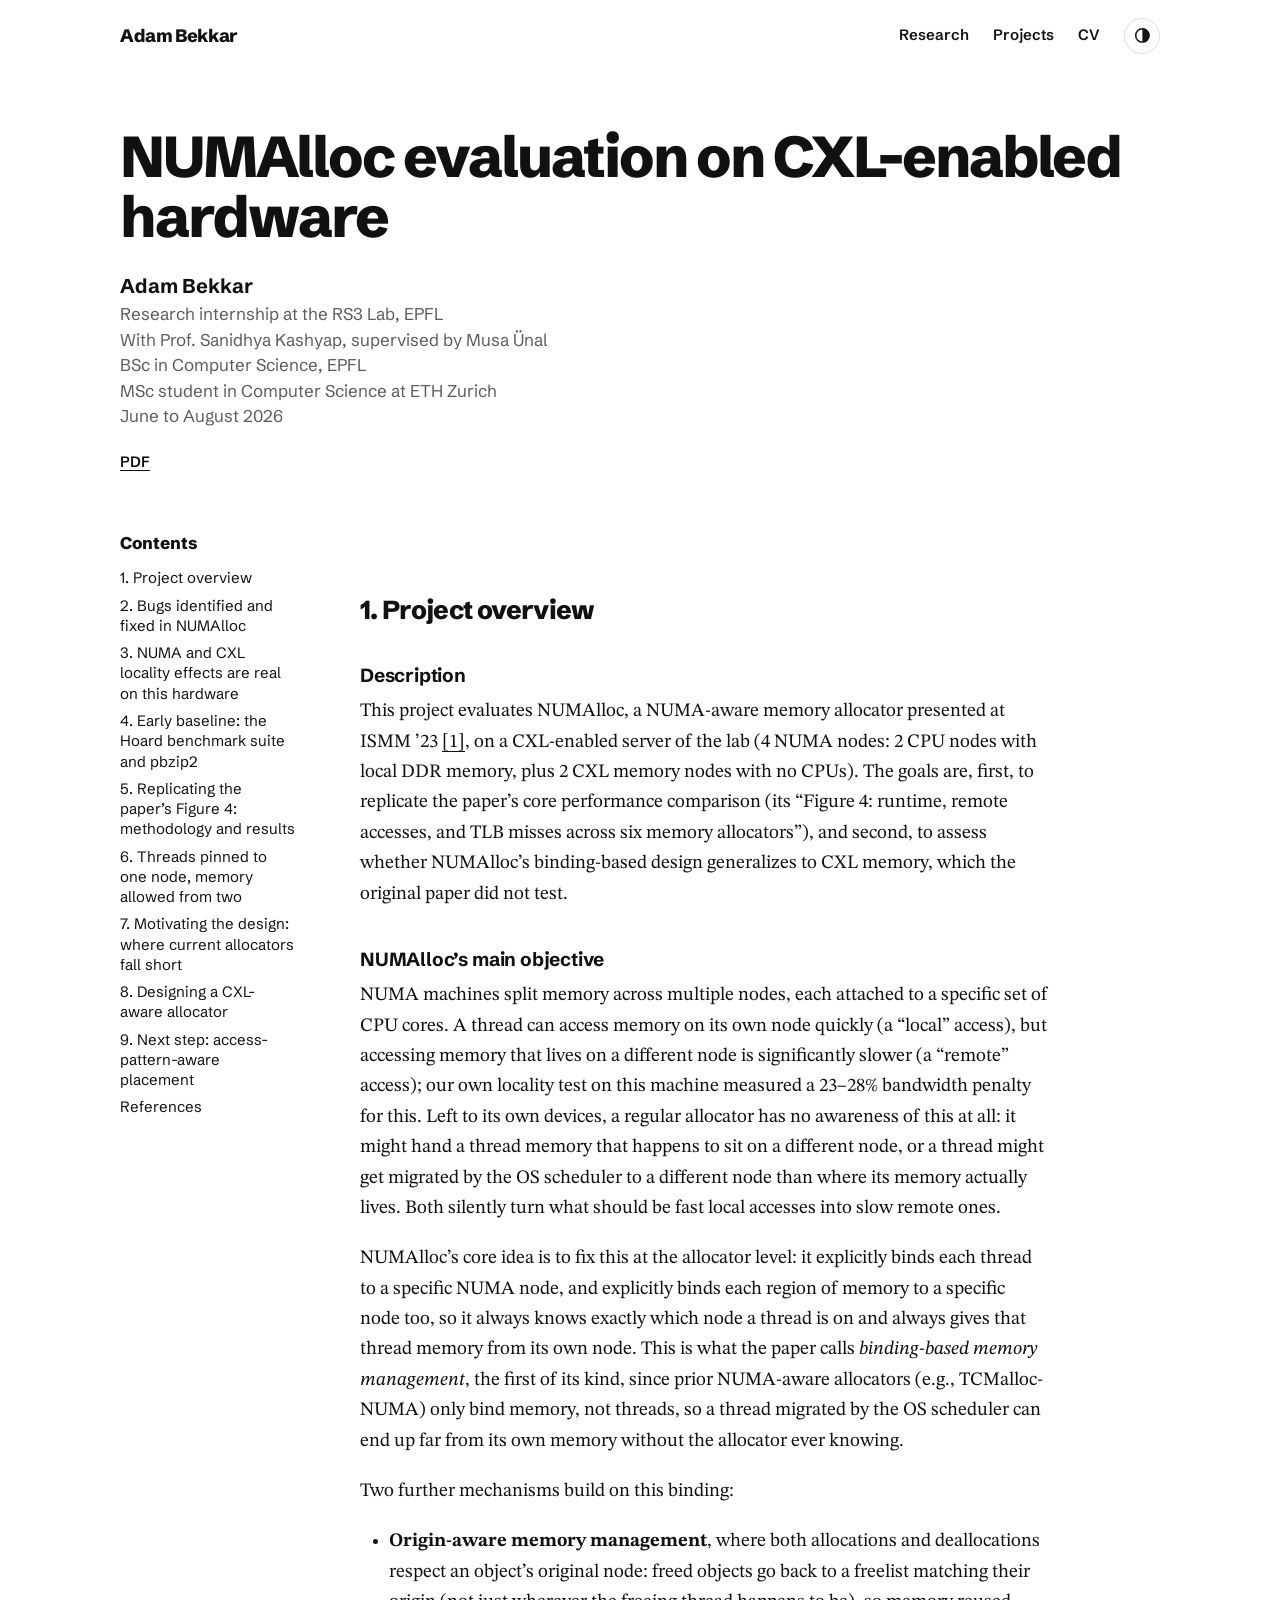
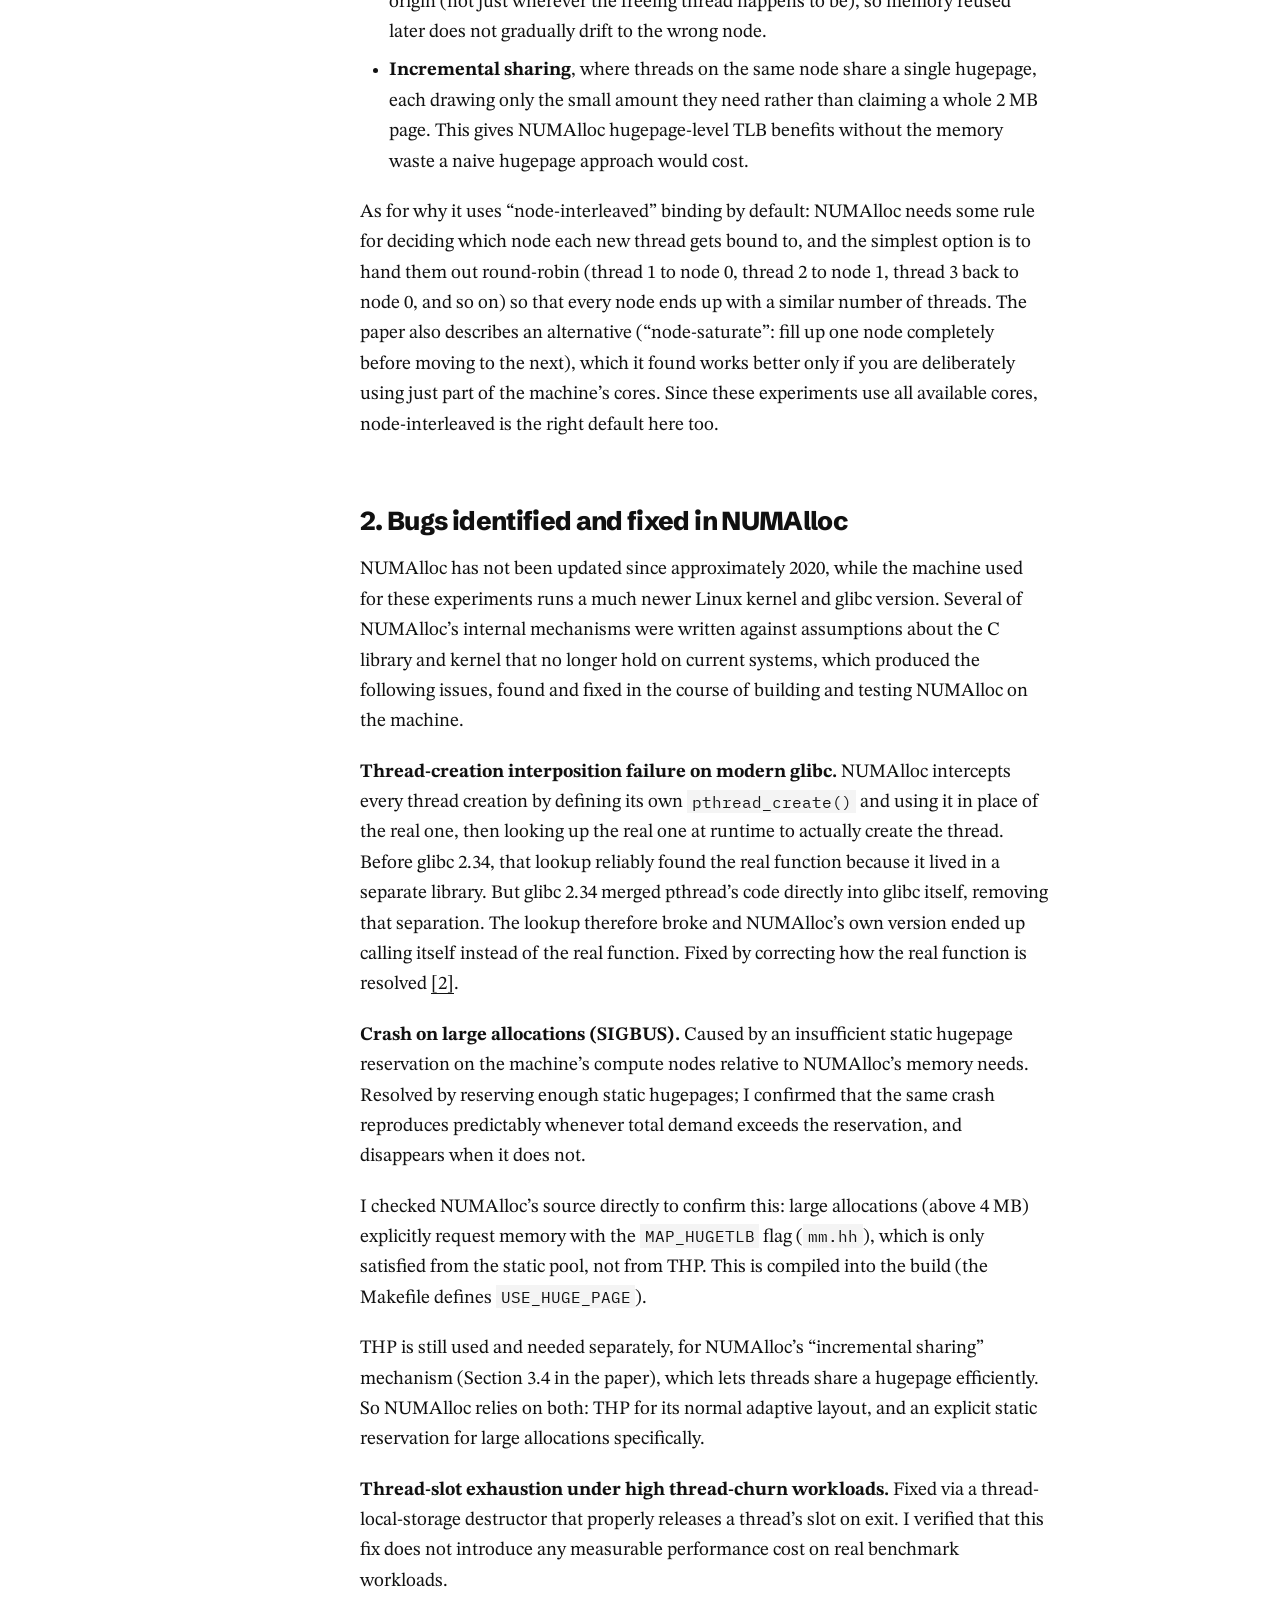
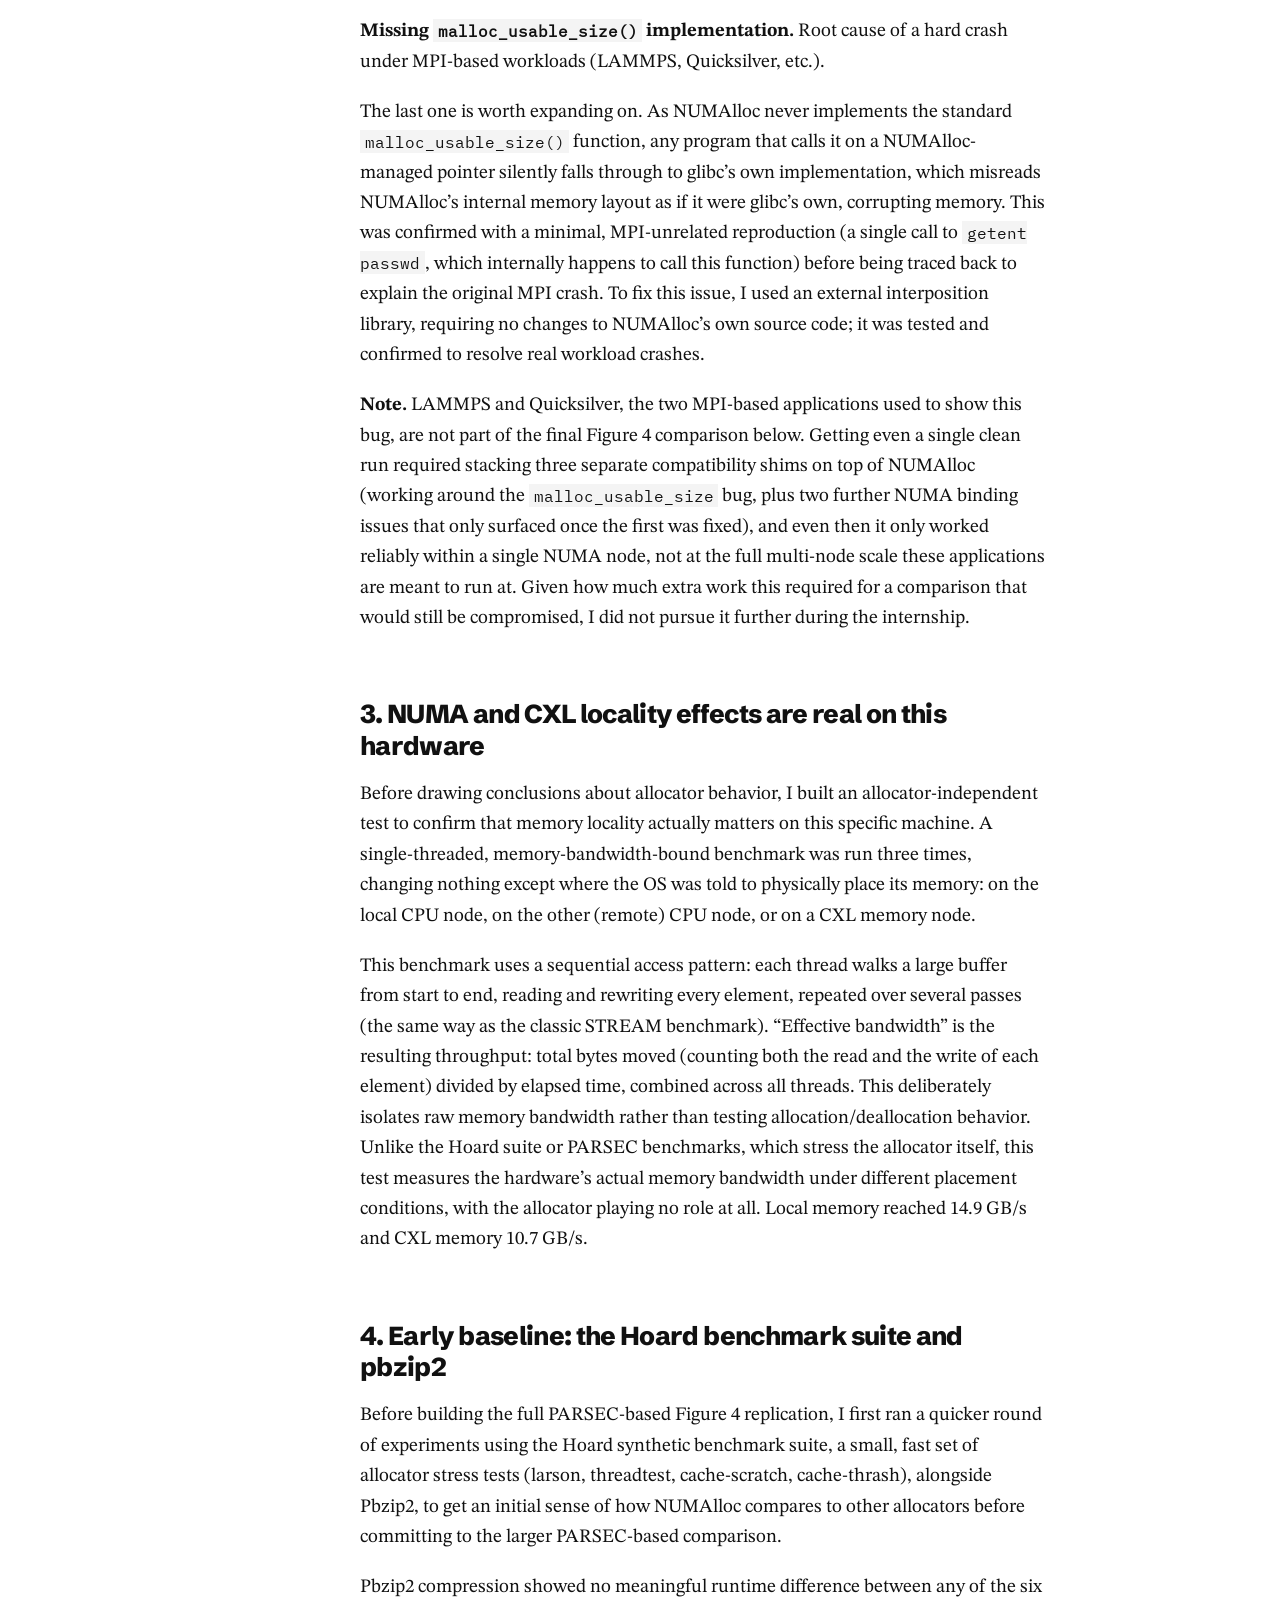
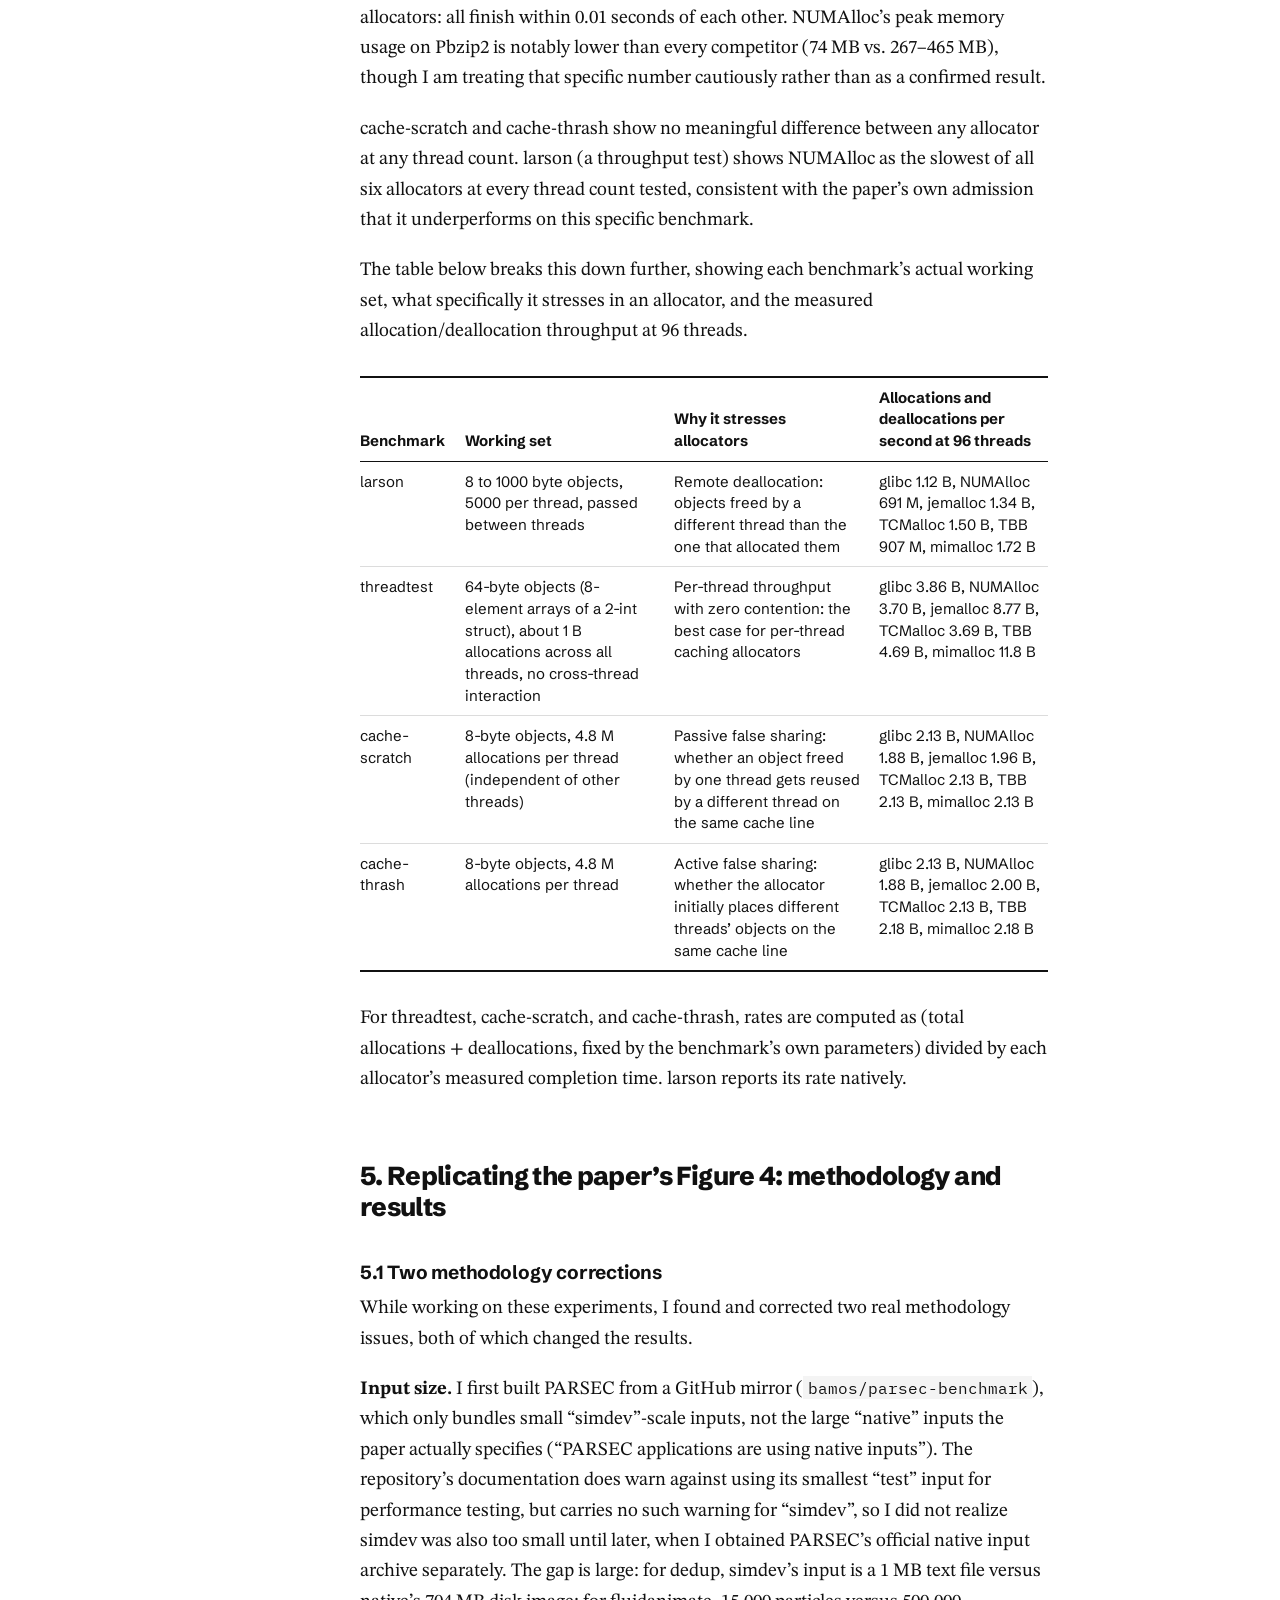
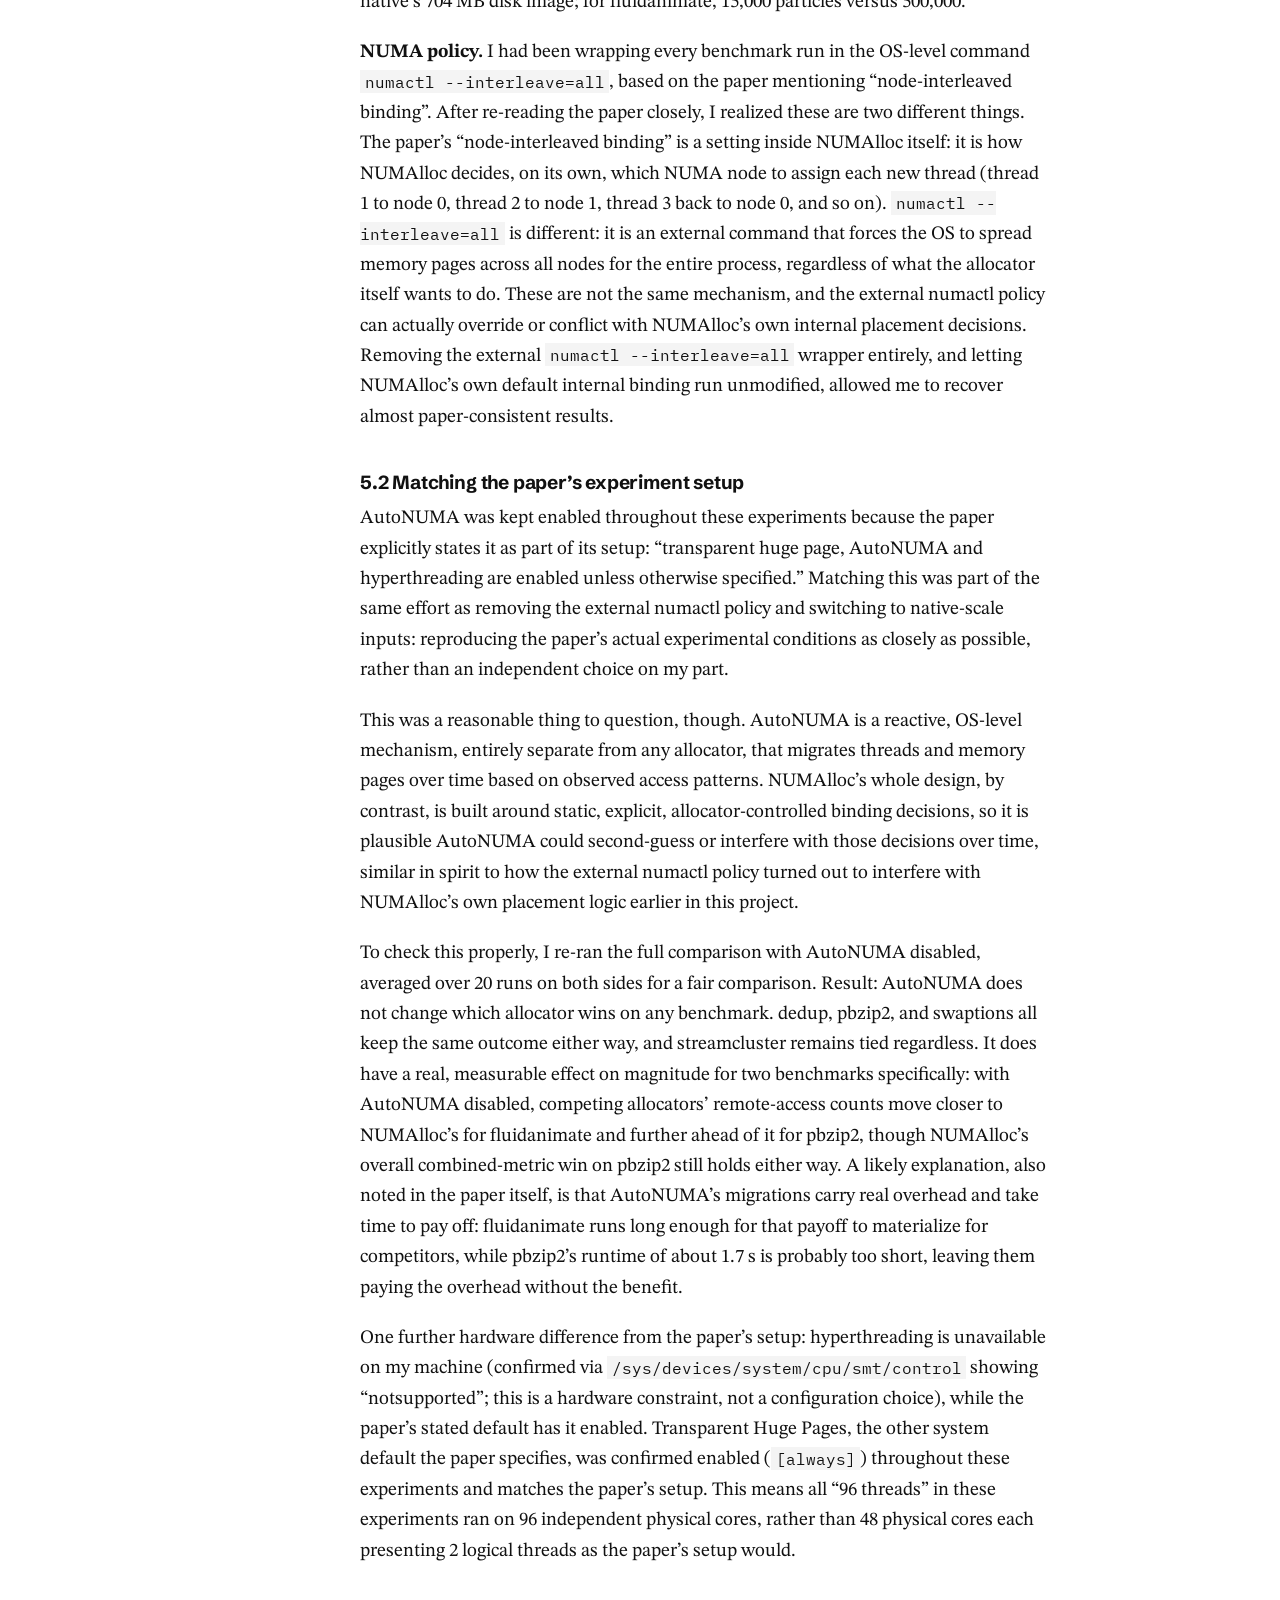
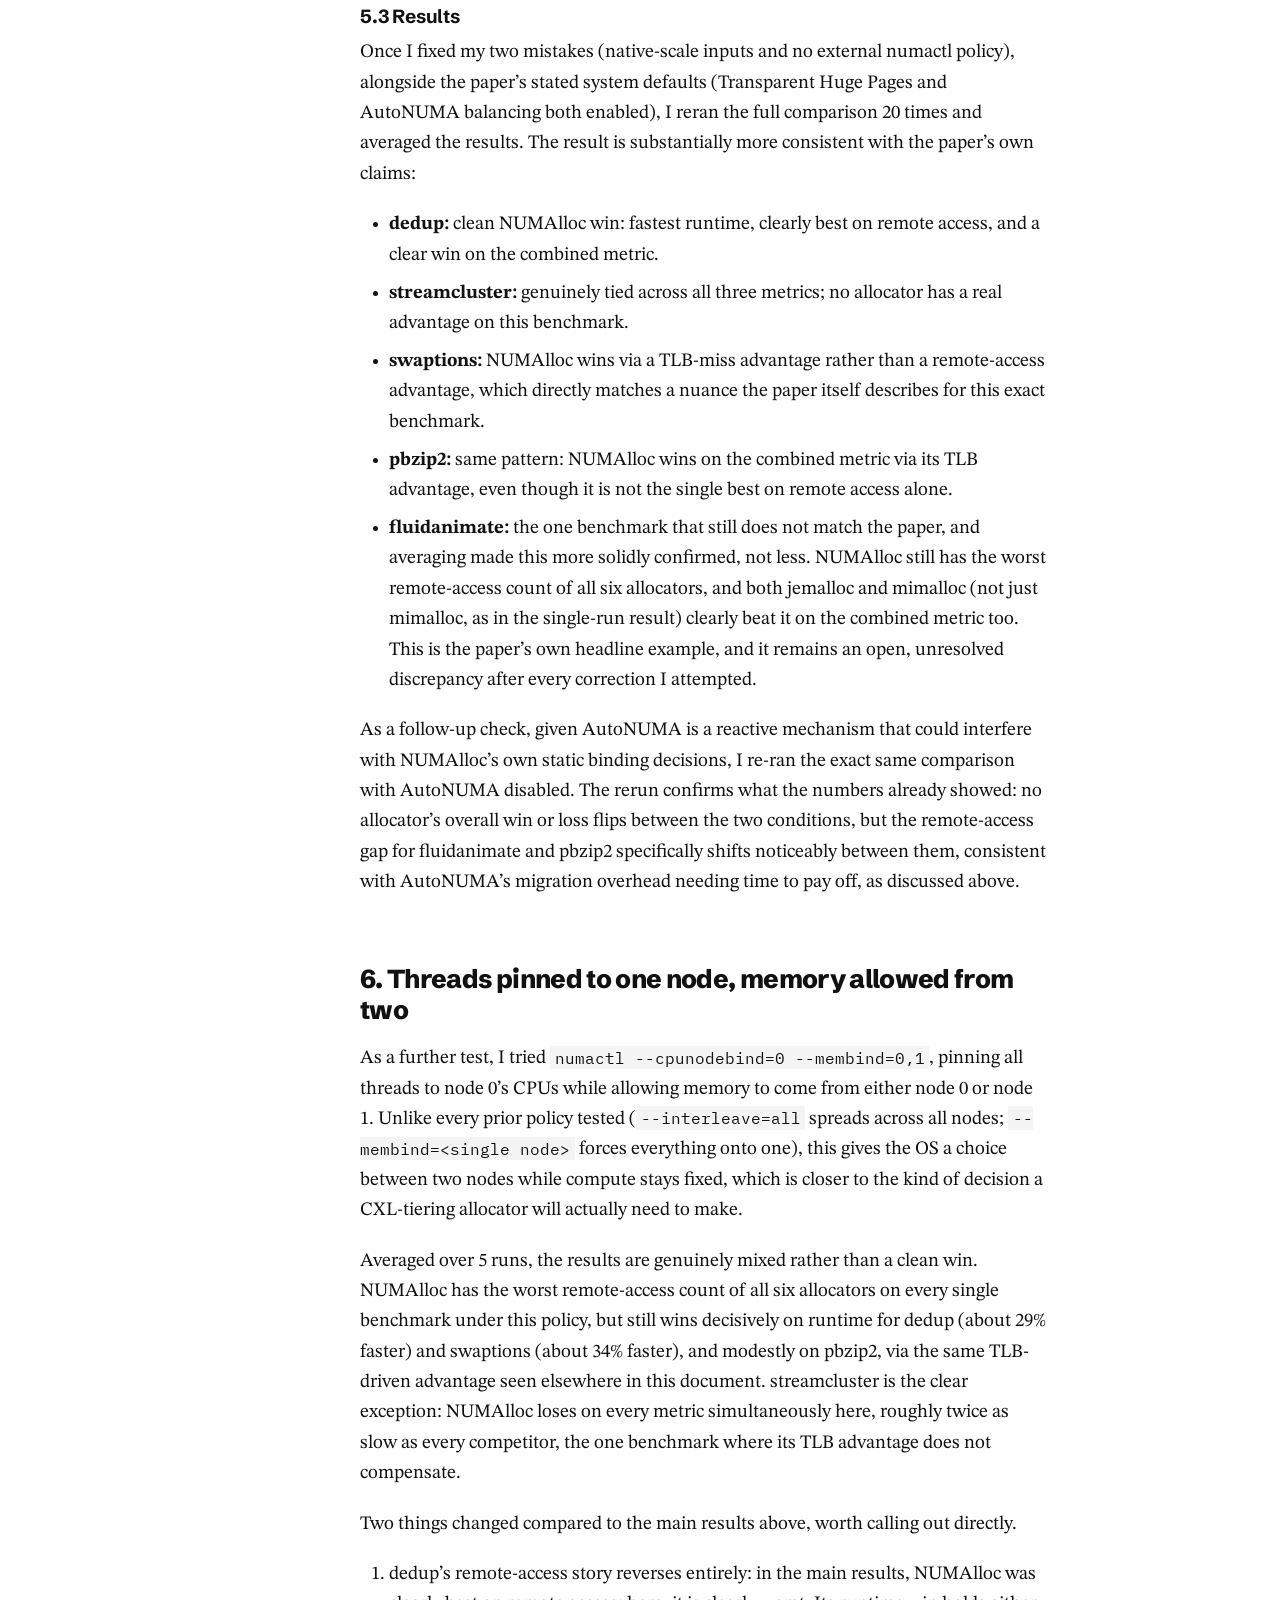
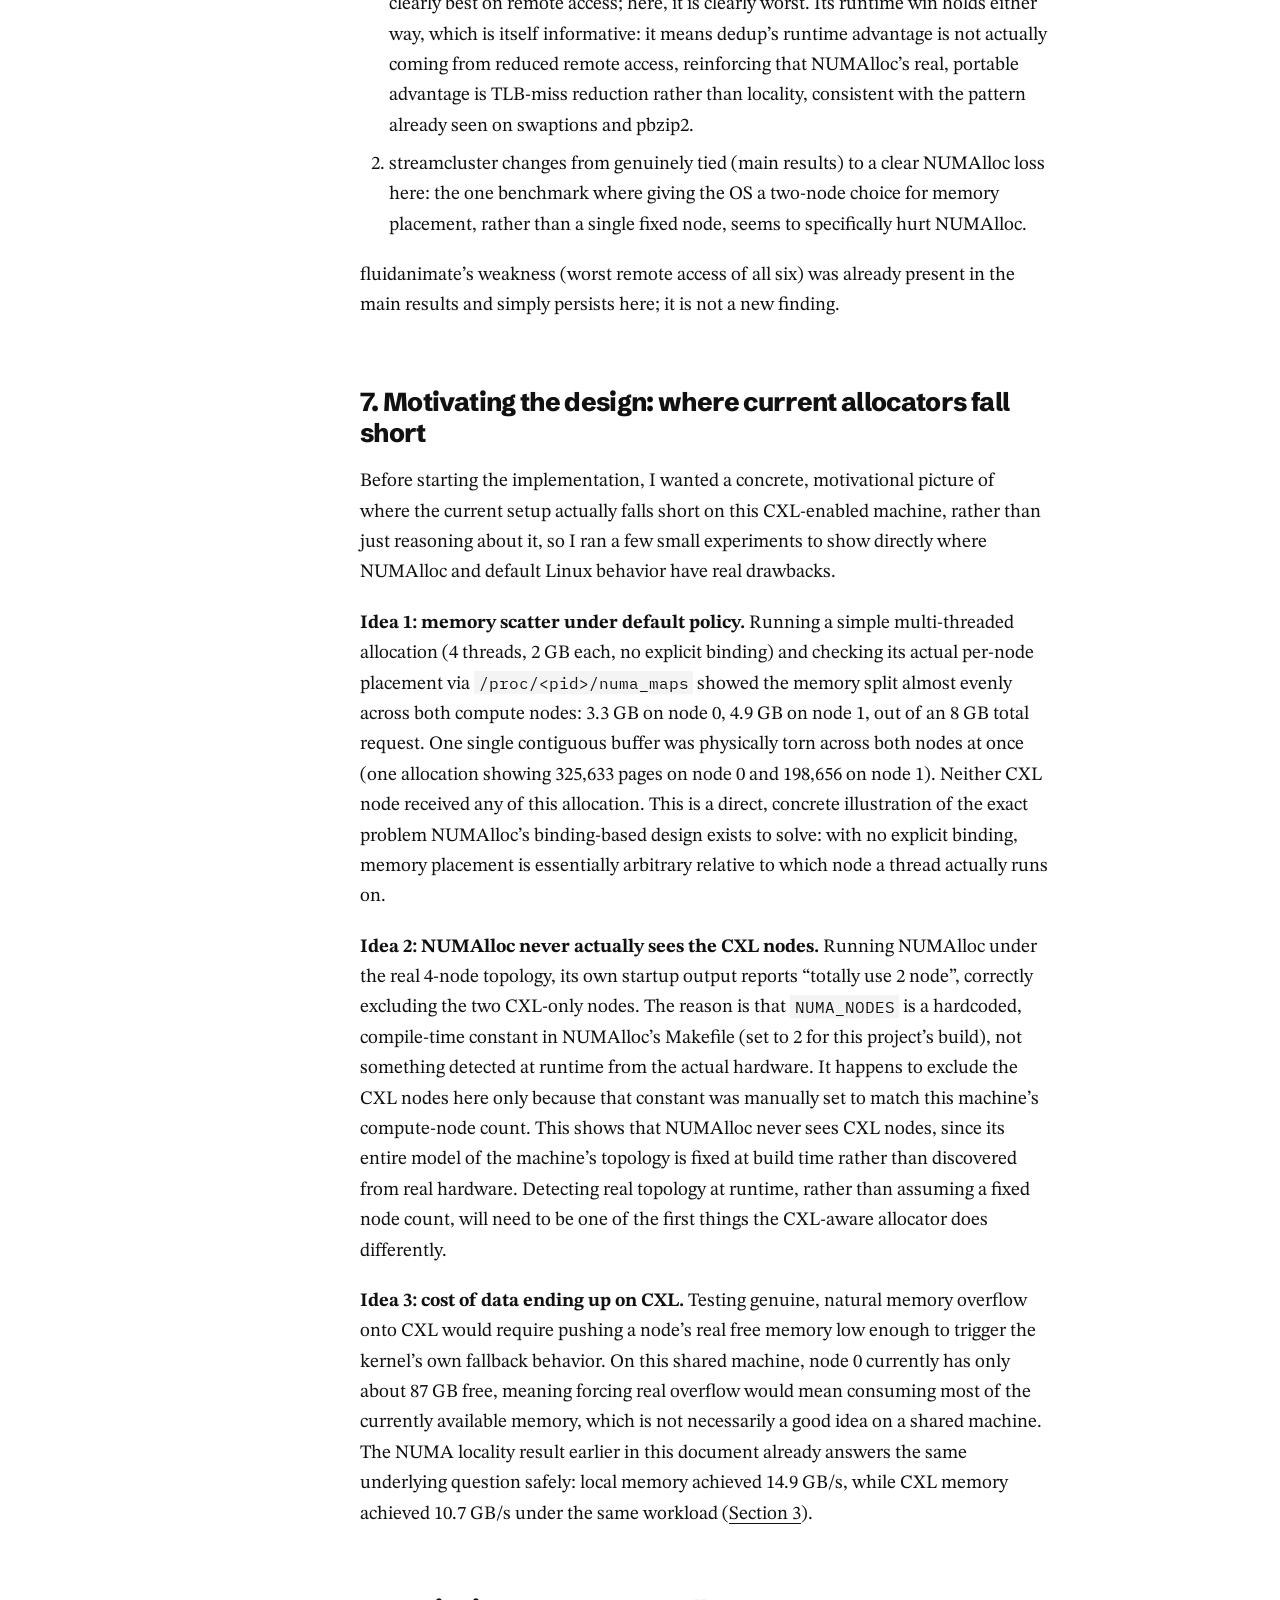
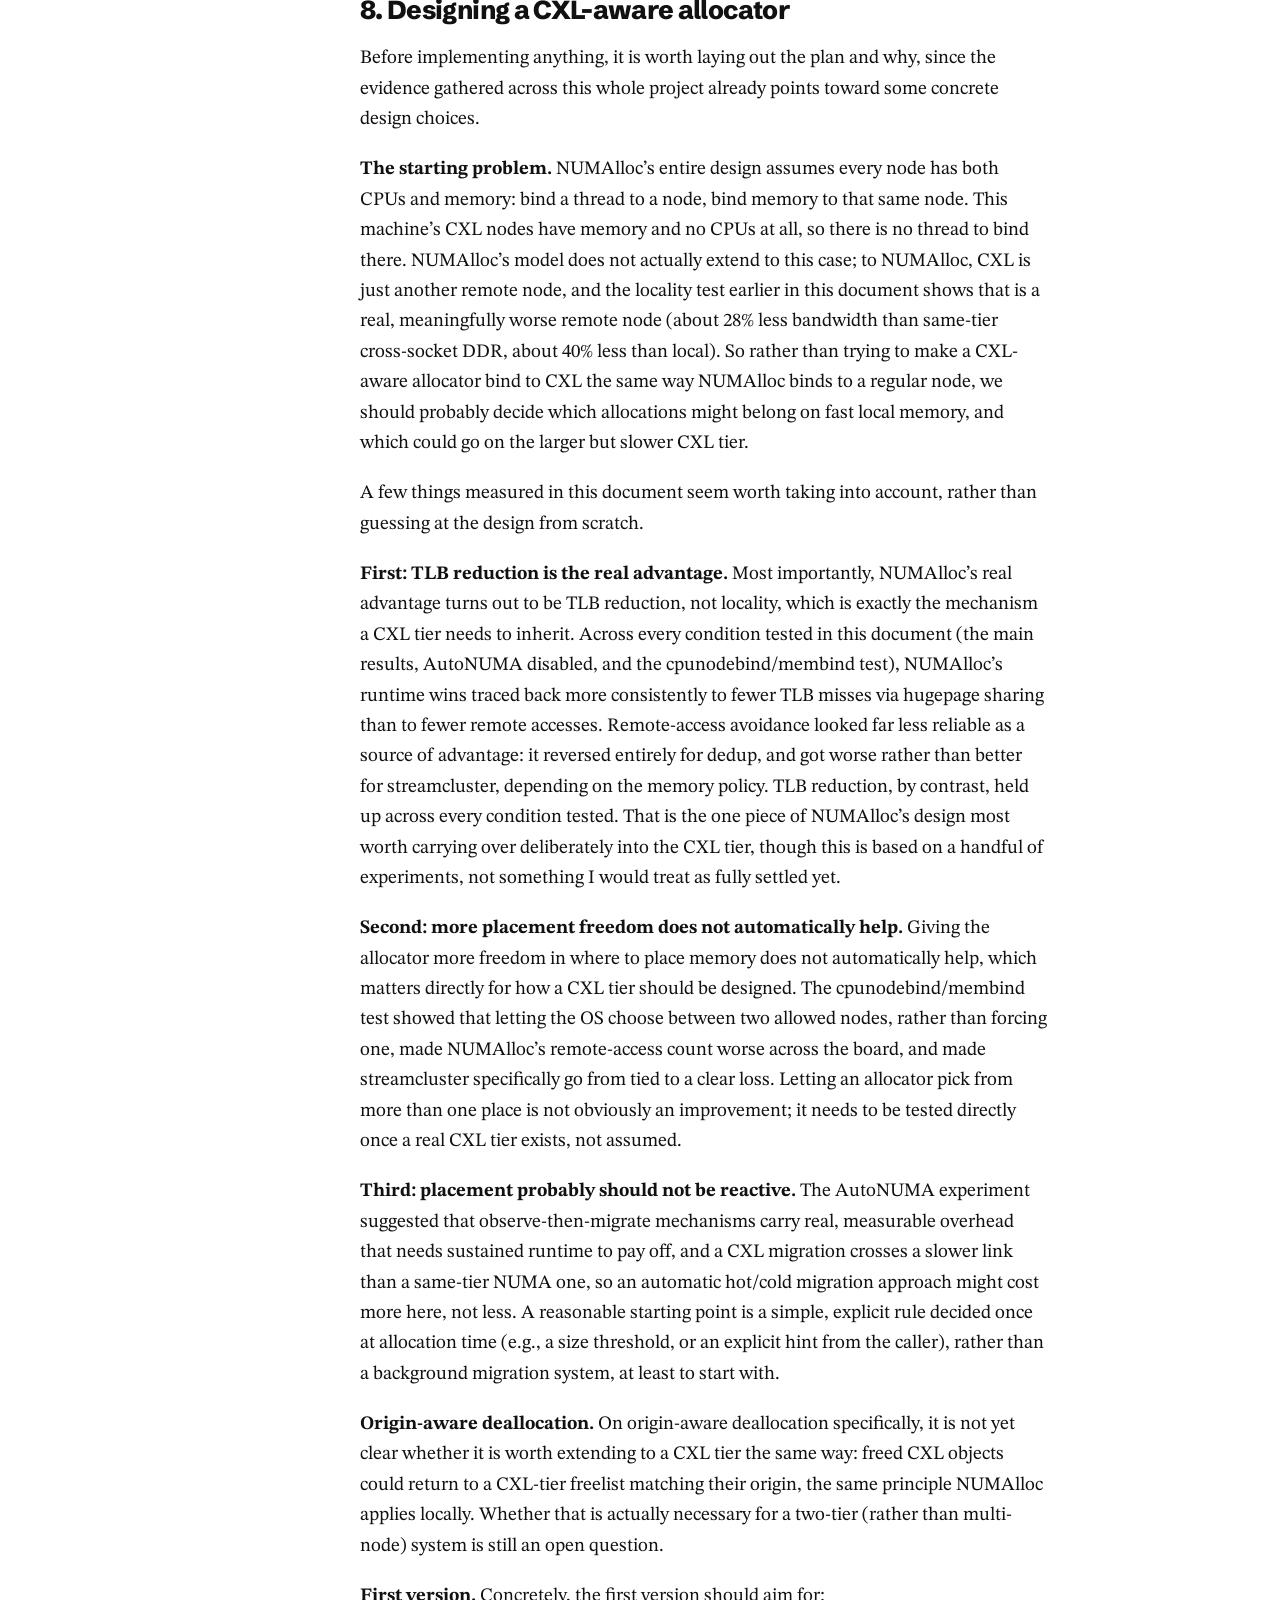
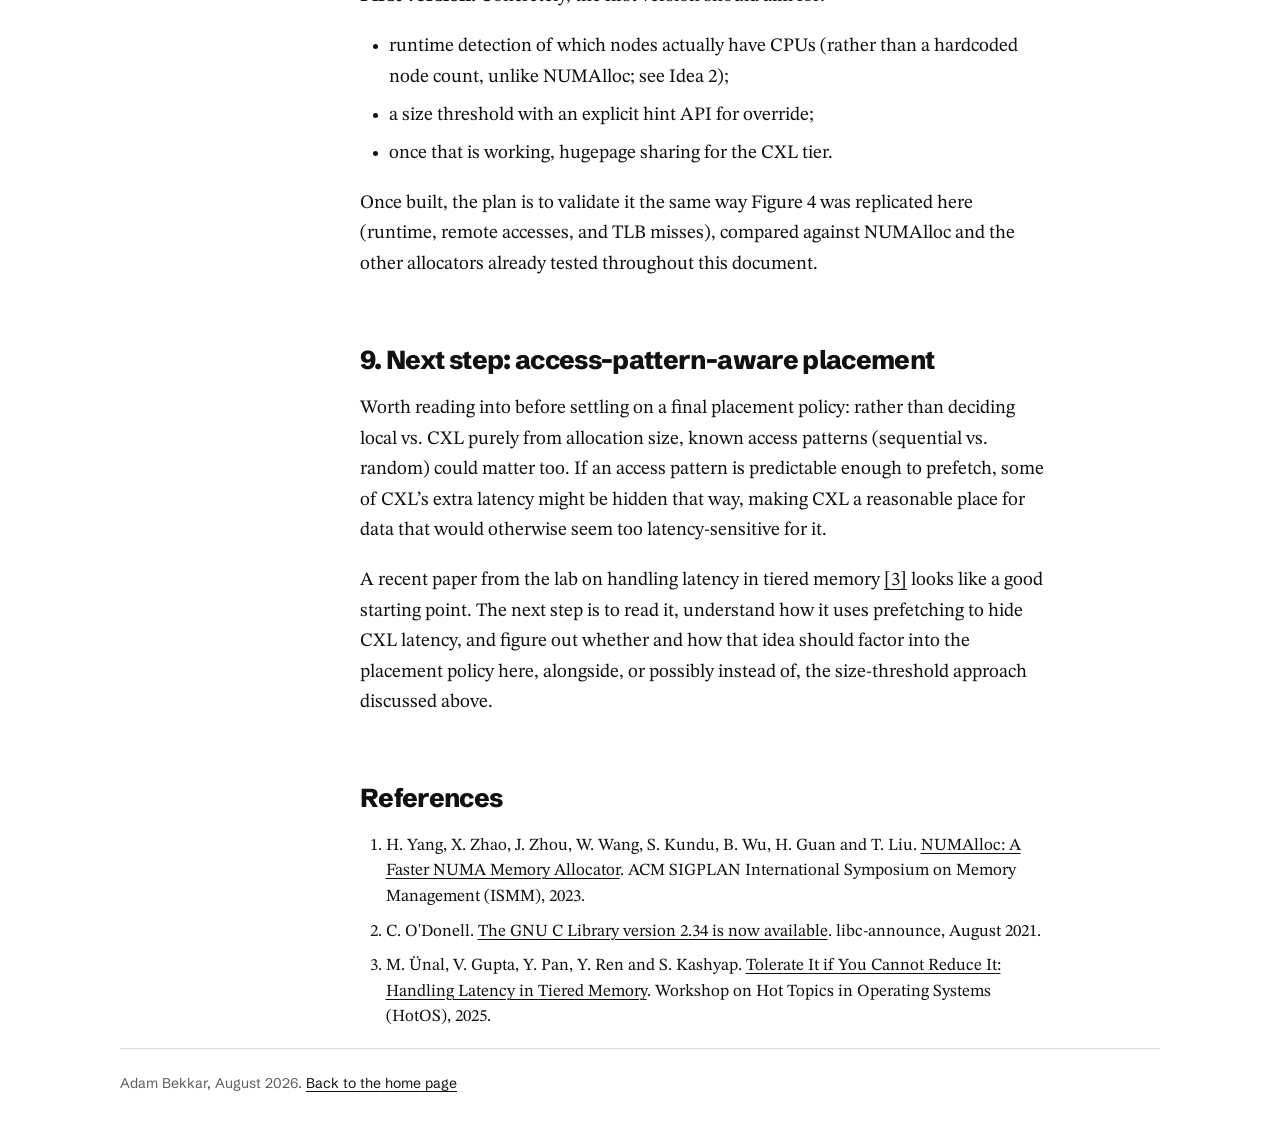
==== commit 89443d7b: "feat: drop the summary of the internship report - The report opens with its first section, as the or" ====
--- a/papers/numalloc-cxl/index.html
+++ b/papers/numalloc-cxl/index.html
@@ -82,11 +82,6 @@
     </nav>
 
     <main class="prose" id="paper">
-<div class="abstract">
-<h2 id="summary">Summary</h2>
-<p>NUMAlloc is a NUMA-aware memory allocator that binds each thread and each region of memory to a NUMA node. This report evaluates it on a server with two CPU nodes and two CXL memory nodes, as the first step of a research internship on memory allocation for CXL memory. Four problems kept NUMAlloc from running on a current kernel and C library; I fixed them. I then replicated the main comparison of its paper against five other allocators, after correcting two mistakes in my own methodology: the size of the inputs and an external NUMA policy that fought the allocator's own placement. Over 20 runs per configuration, the results agree with the paper on dedup, swaptions and pbzip2, are tied on streamcluster, and contradict it on fluidanimate.</p>
-<p>Three observations carry over to the design of a CXL-aware allocator. NUMAlloc's advantage comes from fewer TLB misses through hugepage sharing rather than from locality; giving the operating system a choice between two memory nodes made its placement worse, not better; and reactive migration, as AutoNUMA does it, needs long runs to pay for itself. The report ends with the first version of that design.</p>
-</div>
 <h2 id="s1">1. Project overview</h2>
 <h3 id="description">Description</h3>
 <p>This project evaluates NUMAlloc, a NUMA-aware memory allocator presented at ISMM ’23 <a href="#ref-1">[1]</a>, on a CXL-enabled server of the lab (4 NUMA nodes: 2 CPU nodes with local DDR memory, plus 2 CXL memory nodes with no CPUs). The goals are, first, to replicate the paper’s core performance comparison (its “Figure 4: runtime, remote accesses, and TLB misses across six memory allocators”), and second, to assess whether NUMAlloc’s binding-based design generalizes to CXL memory, which the original paper did not test.</p>
@@ -189,7 +184,7 @@
 <p>Before starting the implementation, I wanted a concrete, motivational picture of where the current setup actually falls short on this CXL-enabled machine, rather than just reasoning about it, so I ran a few small experiments to show directly where NUMAlloc and default Linux behavior have real drawbacks.</p>
 <p><strong>Idea 1: memory scatter under default policy.</strong> Running a simple multi-threaded allocation (4 threads, 2 GB each, no explicit binding) and checking its actual per-node placement via <code>/proc/&lt;pid&gt;/numa_maps</code> showed the memory split almost evenly across both compute nodes: 3.3 GB on node 0, 4.9 GB on node 1, out of an 8 GB total request. One single contiguous buffer was physically torn across both nodes at once (one allocation showing 325,633 pages on node 0 and 198,656 on node 1). Neither CXL node received any of this allocation. This is a direct, concrete illustration of the exact problem NUMAlloc’s binding-based design exists to solve: with no explicit binding, memory placement is essentially arbitrary relative to which node a thread actually runs on.</p>
 <p><strong>Idea 2: NUMAlloc never actually sees the CXL nodes.</strong> Running NUMAlloc under the real 4-node topology, its own startup output reports “totally use 2 node”, correctly excluding the two CXL-only nodes. The reason is that <code>NUMA_NODES</code> is a hardcoded, compile-time constant in NUMAlloc’s Makefile (set to 2 for this project’s build), not something detected at runtime from the actual hardware. It happens to exclude the CXL nodes here only because that constant was manually set to match this machine’s compute-node count. This shows that NUMAlloc never sees CXL nodes, since its entire model of the machine’s topology is fixed at build time rather than discovered from real hardware. Detecting real topology at runtime, rather than assuming a fixed node count, will need to be one of the first things the CXL-aware allocator does differently.</p>
-<p><strong>Idea 3: cost of data ending up on CXL.</strong> Testing genuine, natural memory overflow onto CXL would require pushing a node’s real free memory low enough to trigger the kernel’s own fallback behavior. On this shared machine, node 0 currently has only about 87 GB free, meaning forcing real overflow would mean consuming most of the currently available memory, which is not necessarily a good idea on a shared machine. The NUMA locality result earlier in this document already answers the same underlying question safely: local memory achieved 14.9 GB/s, while CXL memory achieved 10.7 GB/s under the same workload (<a href="#s3">section 3</a>).</p>
+<p><strong>Idea 3: cost of data ending up on CXL.</strong> Testing genuine, natural memory overflow onto CXL would require pushing a node’s real free memory low enough to trigger the kernel’s own fallback behavior. On this shared machine, node 0 currently has only about 87 GB free, meaning forcing real overflow would mean consuming most of the currently available memory, which is not necessarily a good idea on a shared machine. The NUMA locality result earlier in this document already answers the same underlying question safely: local memory achieved 14.9 GB/s, while CXL memory achieved 10.7 GB/s under the same workload (<a href="#s3">Section 3</a>).</p>
 <h2 id="s8">8. Designing a CXL-aware allocator</h2>
 <p>Before implementing anything, it is worth laying out the plan and why, since the evidence gathered across this whole project already points toward some concrete design choices.</p>
 <p><strong>The starting problem.</strong> NUMAlloc’s entire design assumes every node has both CPUs and memory: bind a thread to a node, bind memory to that same node. This machine’s CXL nodes have memory and no CPUs at all, so there is no thread to bind there. NUMAlloc’s model does not actually extend to this case; to NUMAlloc, CXL is just another remote node, and the locality test earlier in this document shows that is a real, meaningfully worse remote node (about 28% less bandwidth than same-tier cross-socket DDR, about 40% less than local). So rather than trying to make a CXL-aware allocator bind to CXL the same way NUMAlloc binds to a regular node, we should probably decide which allocations might belong on fast local memory, and which could go on the larger but slower CXL tier.</p>
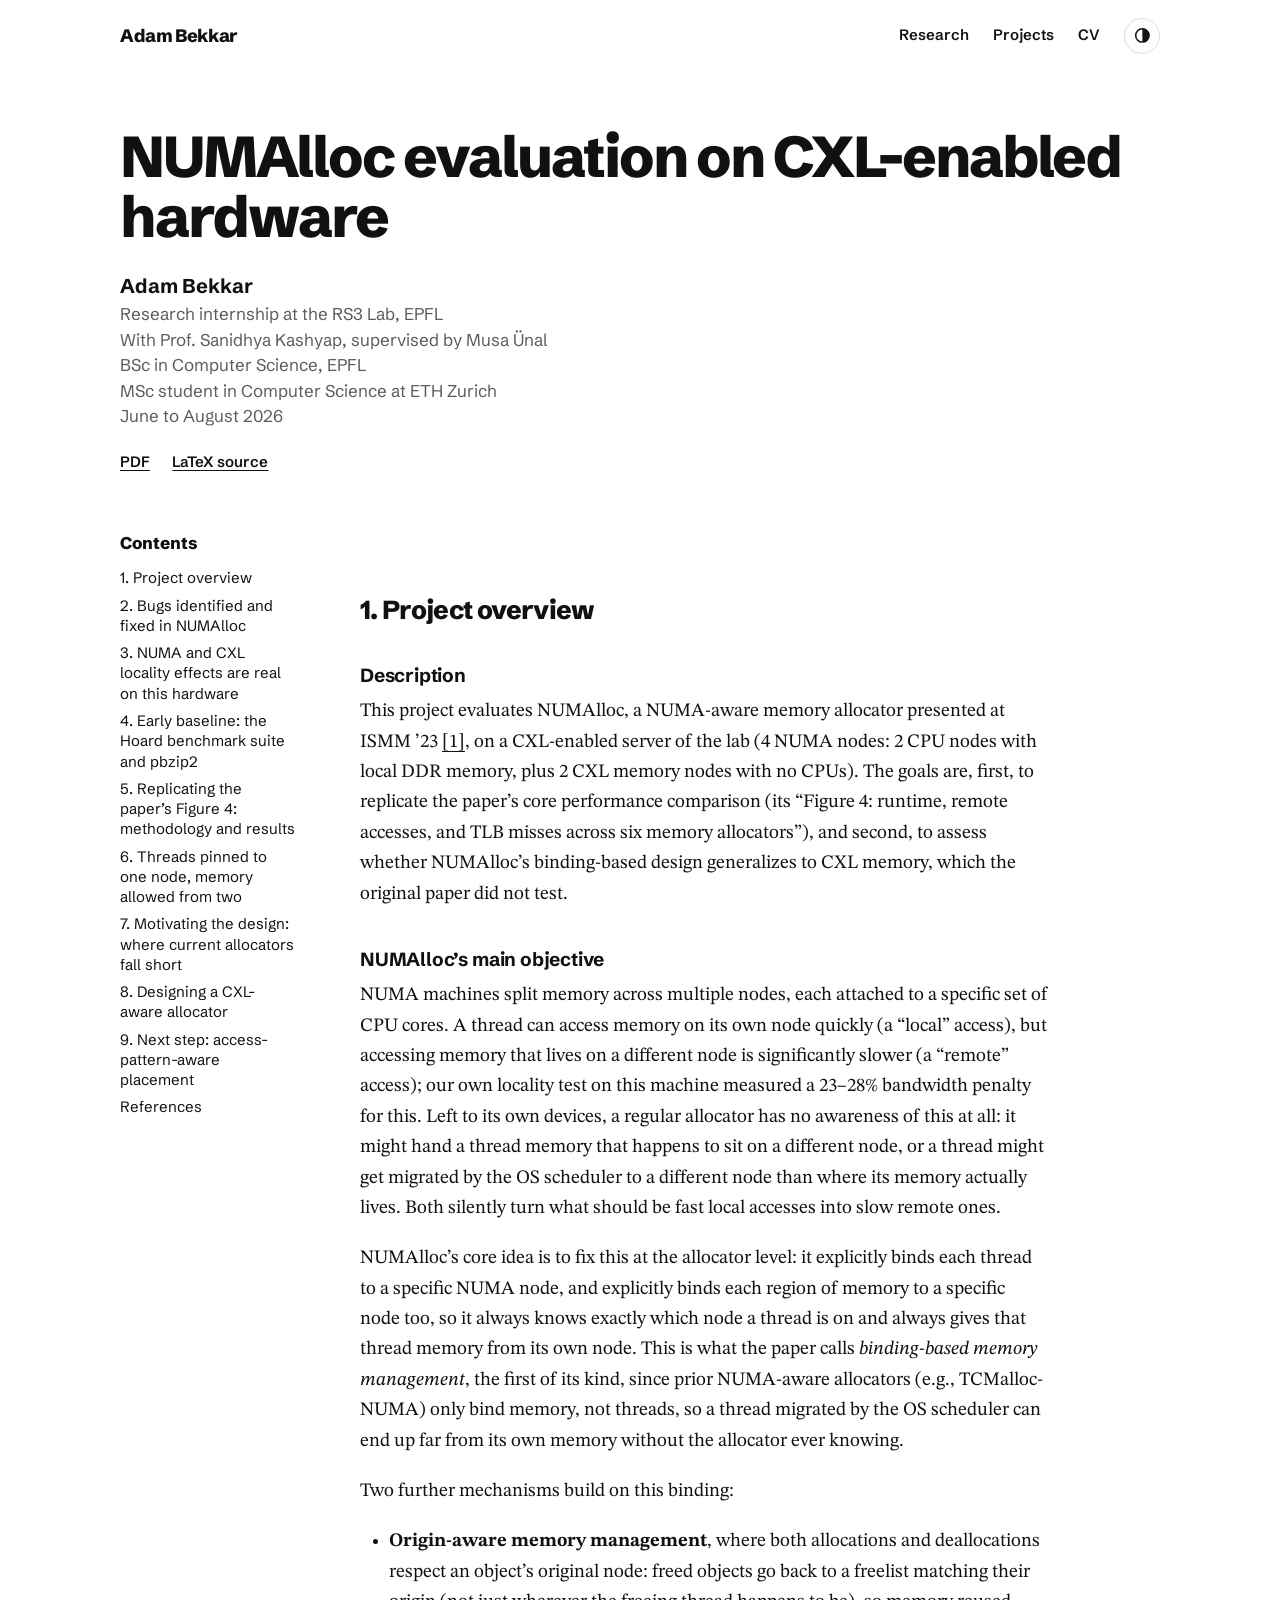
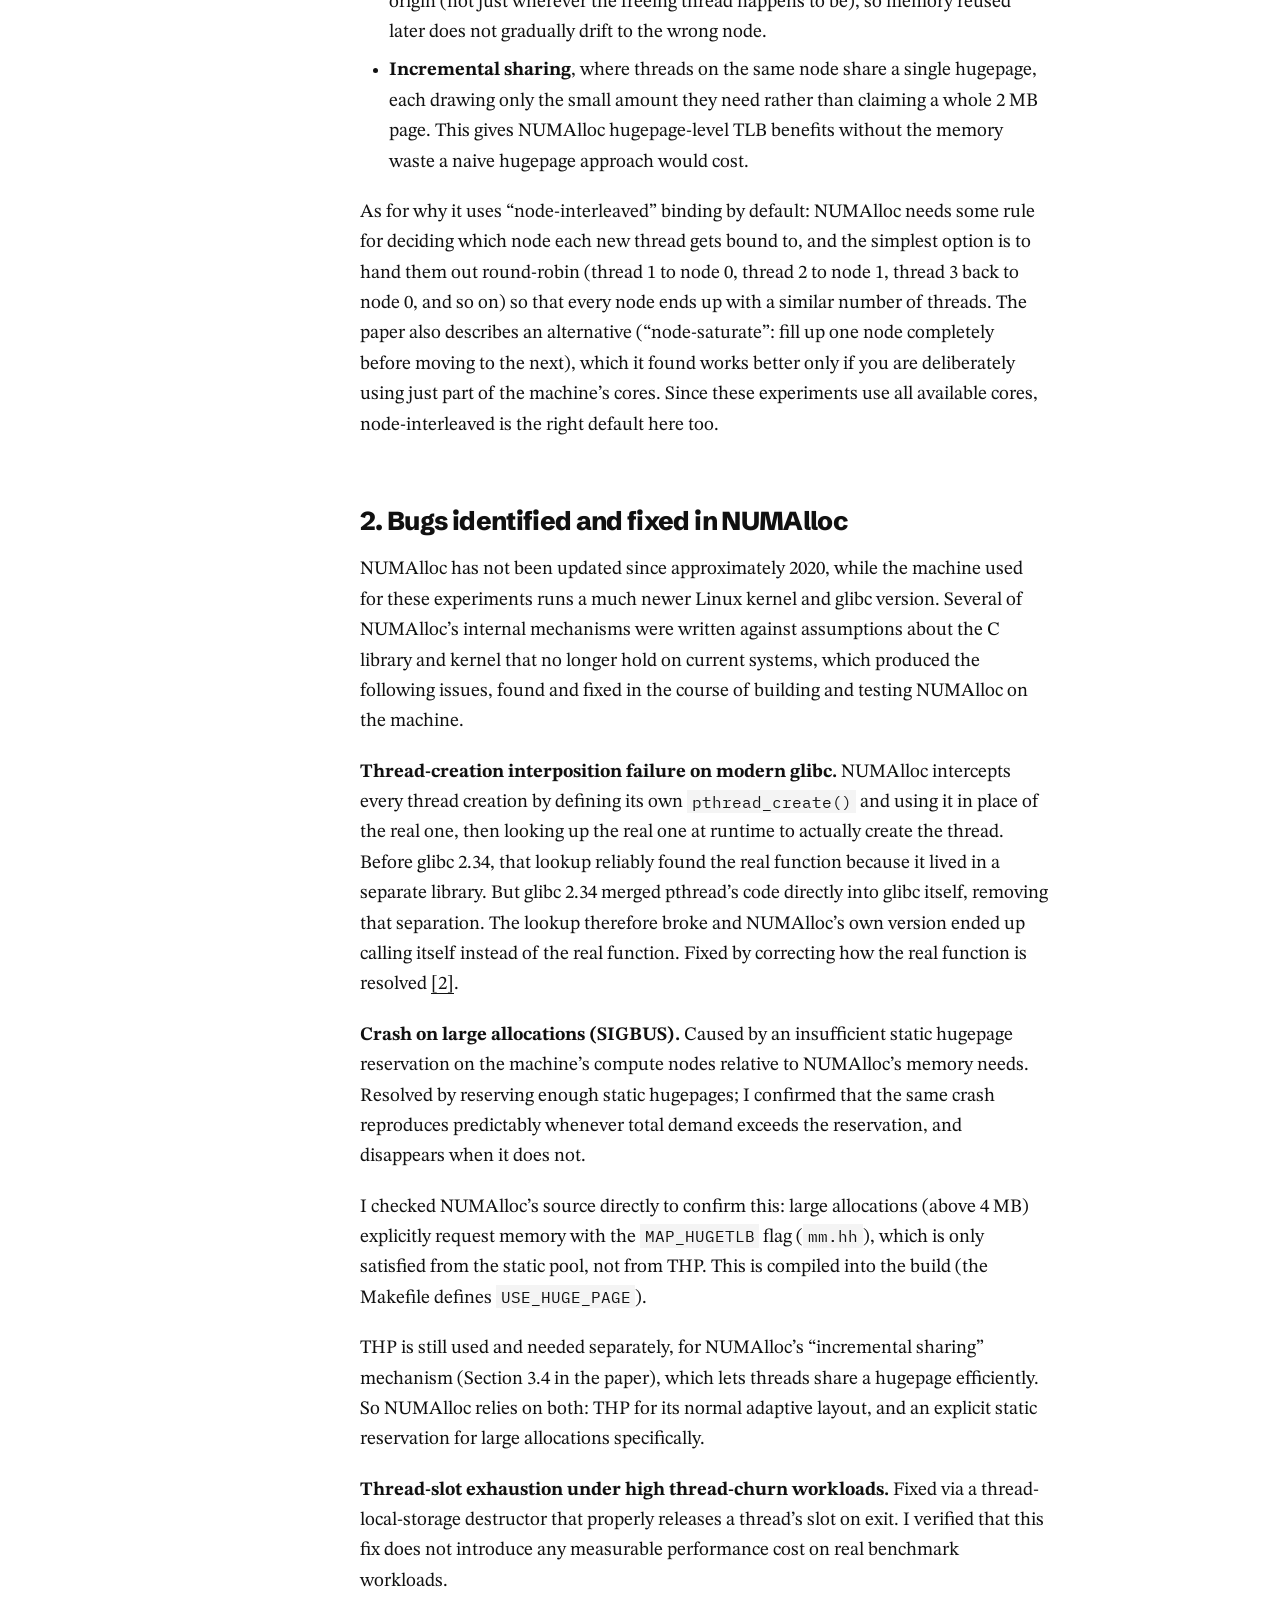
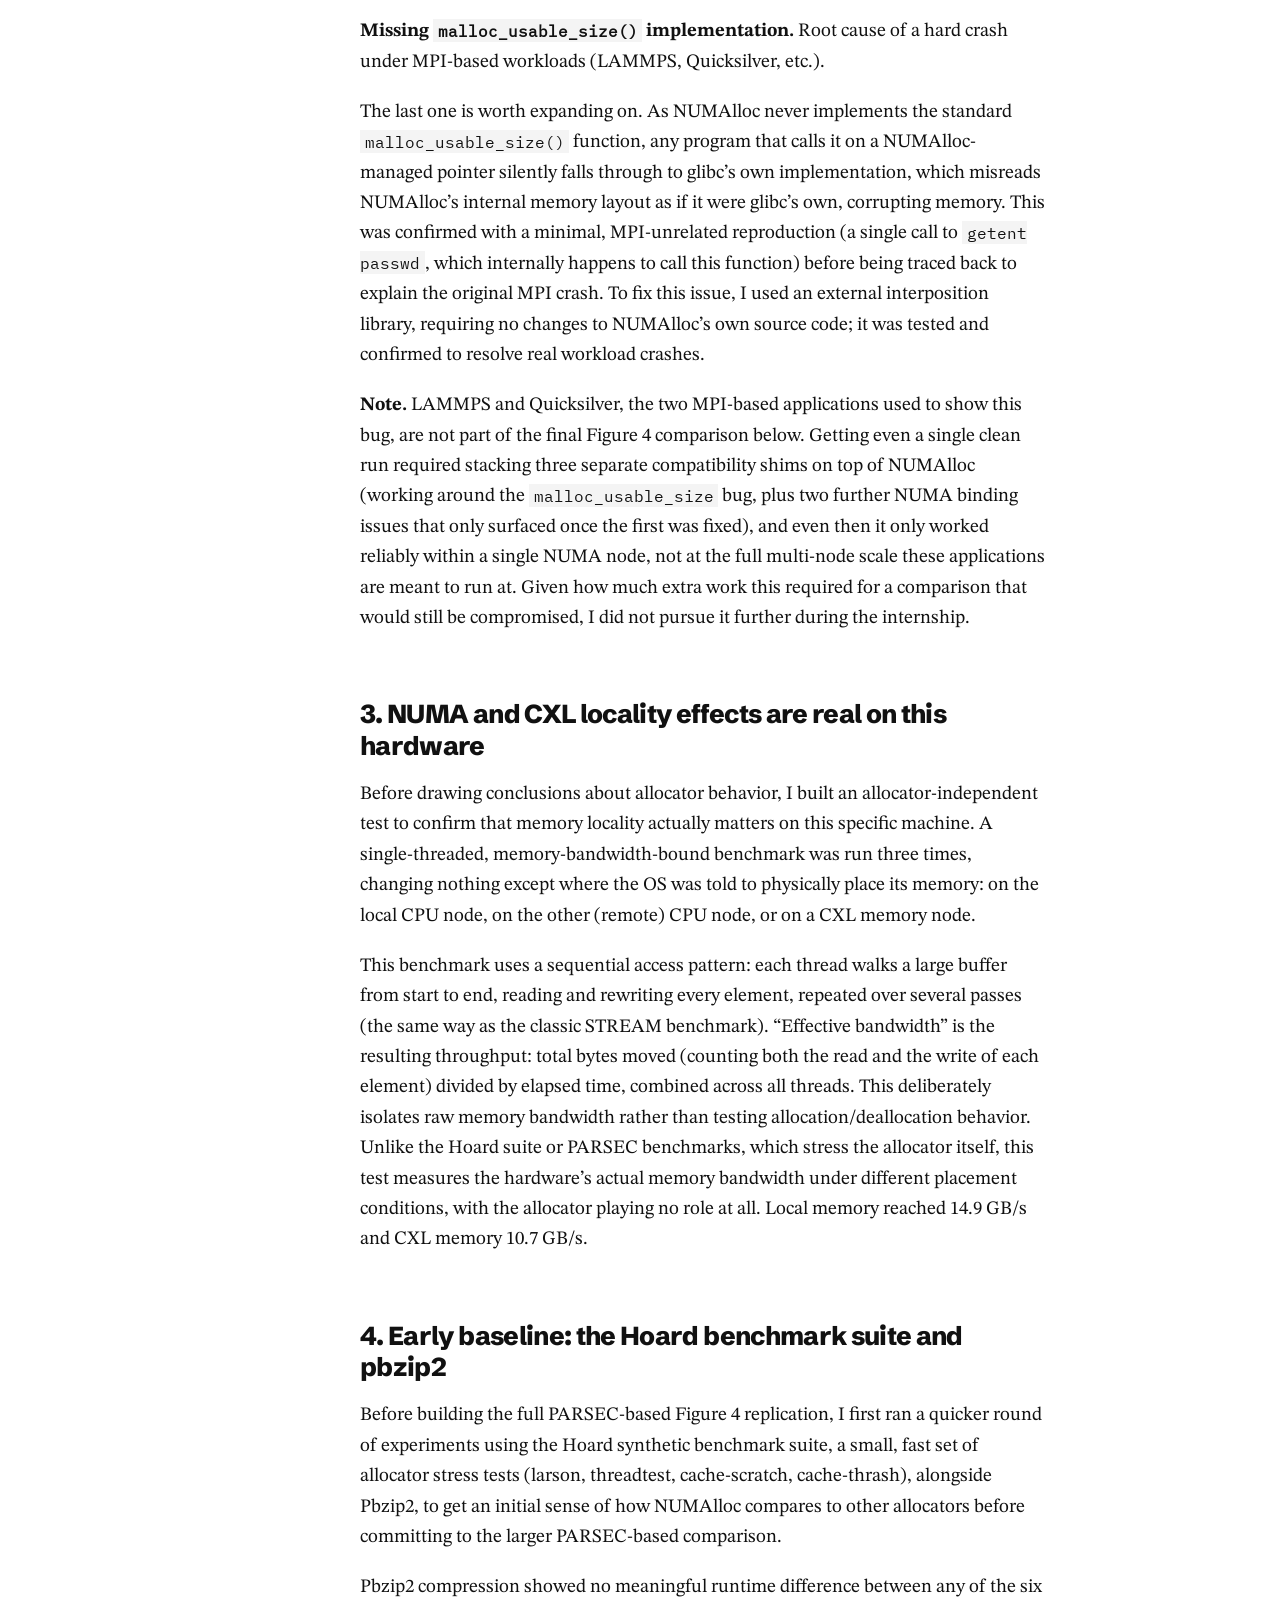
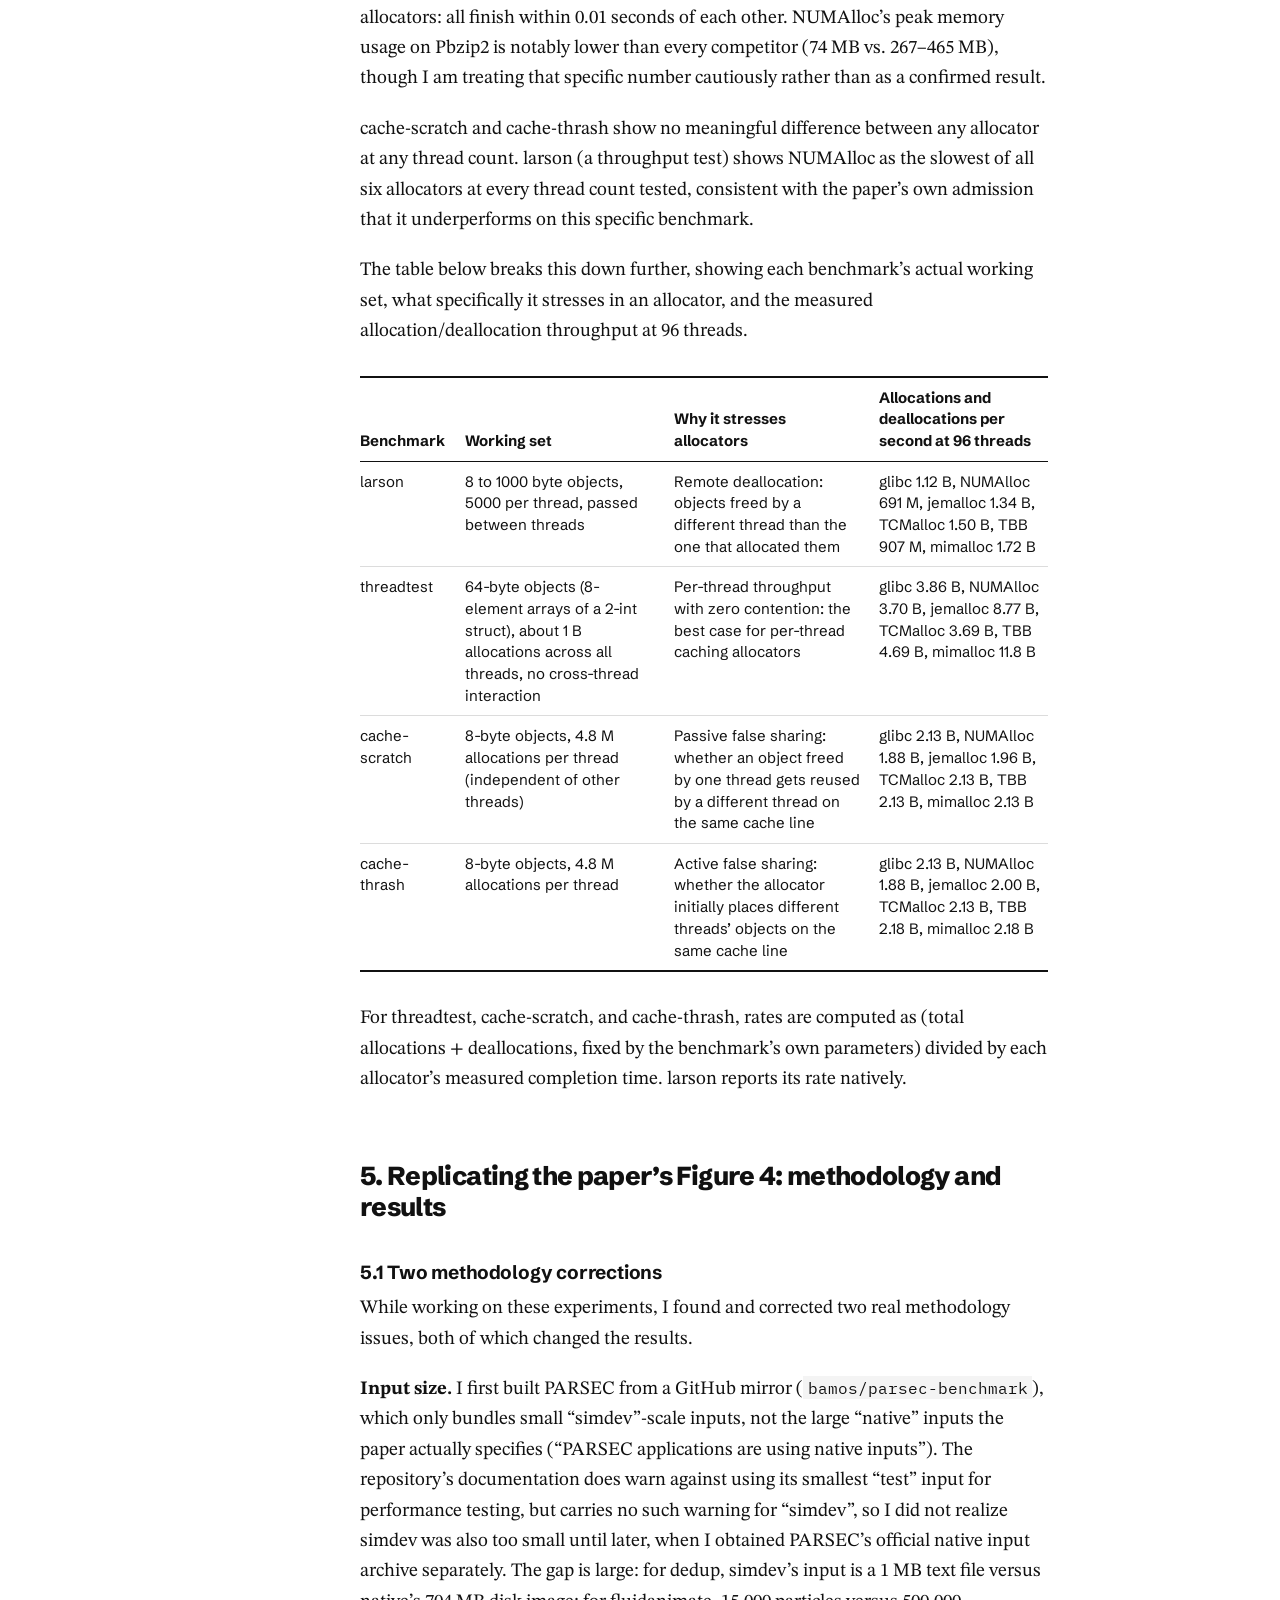
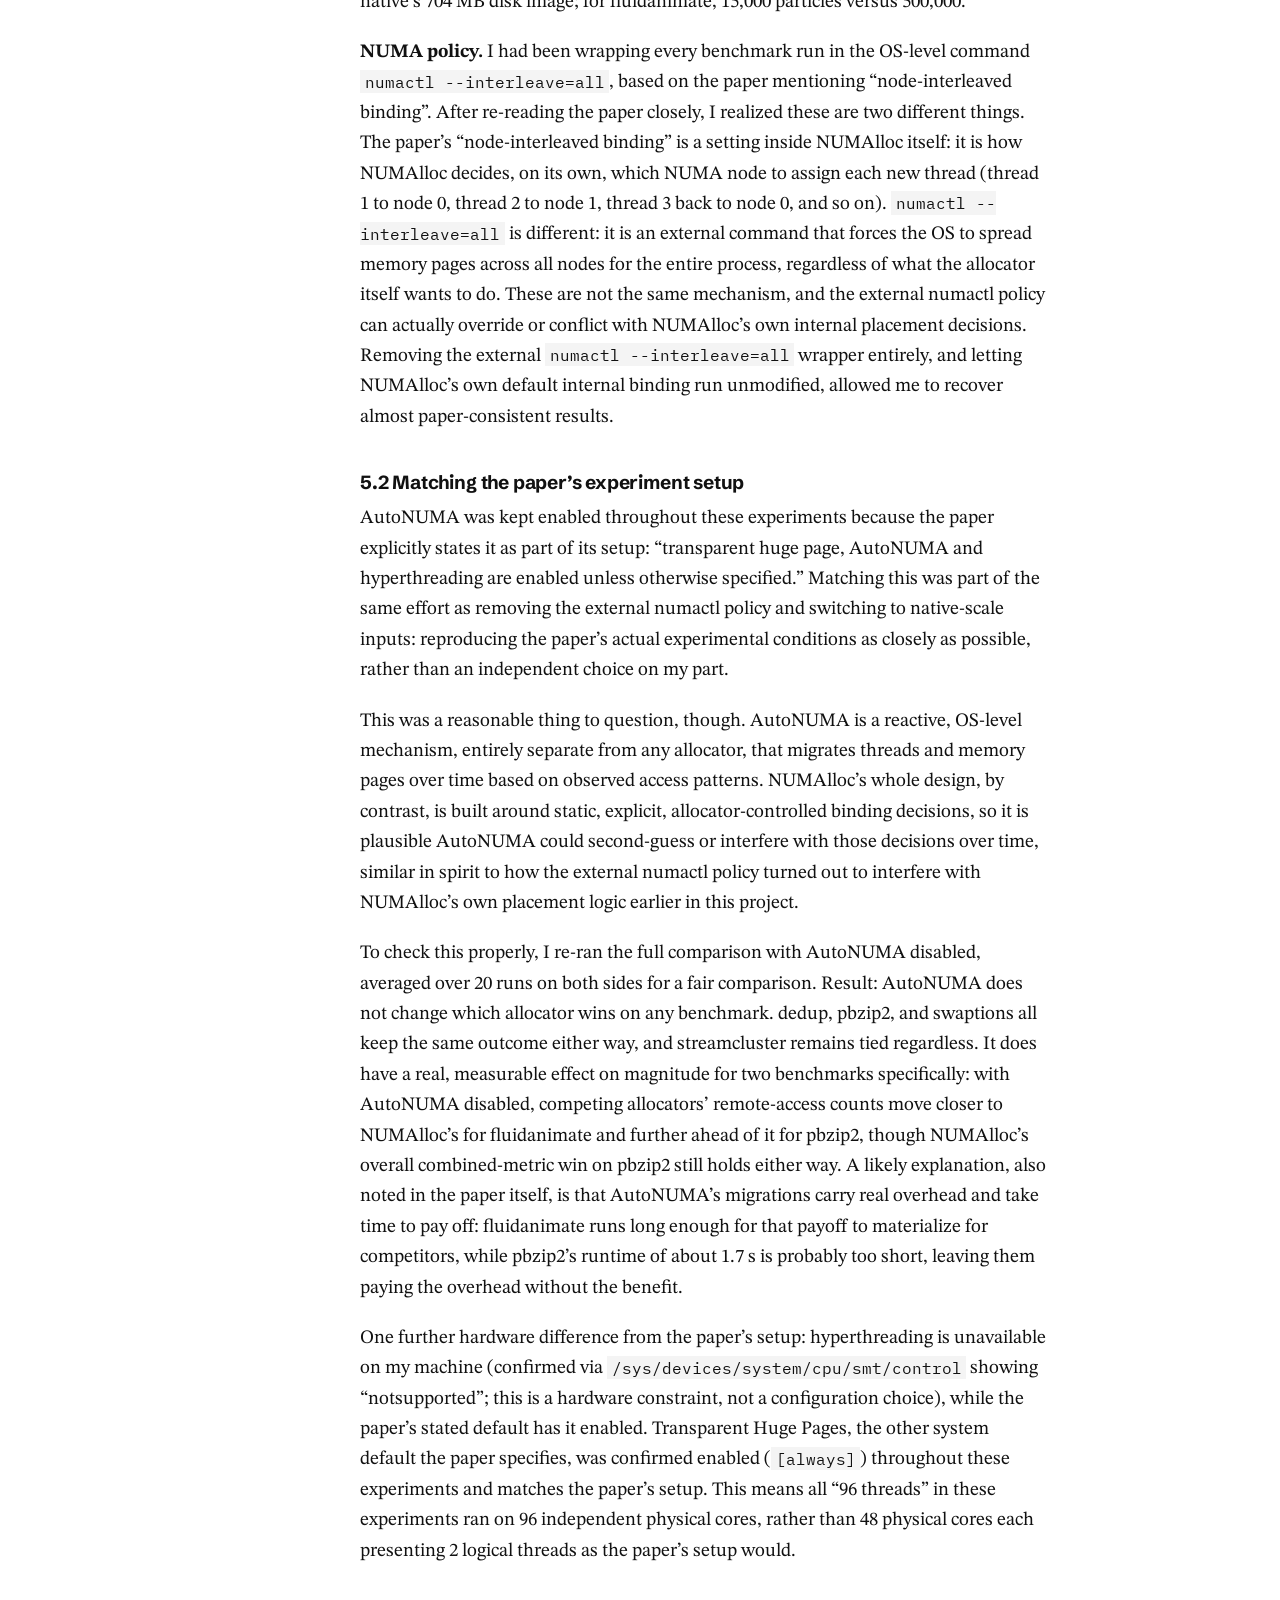
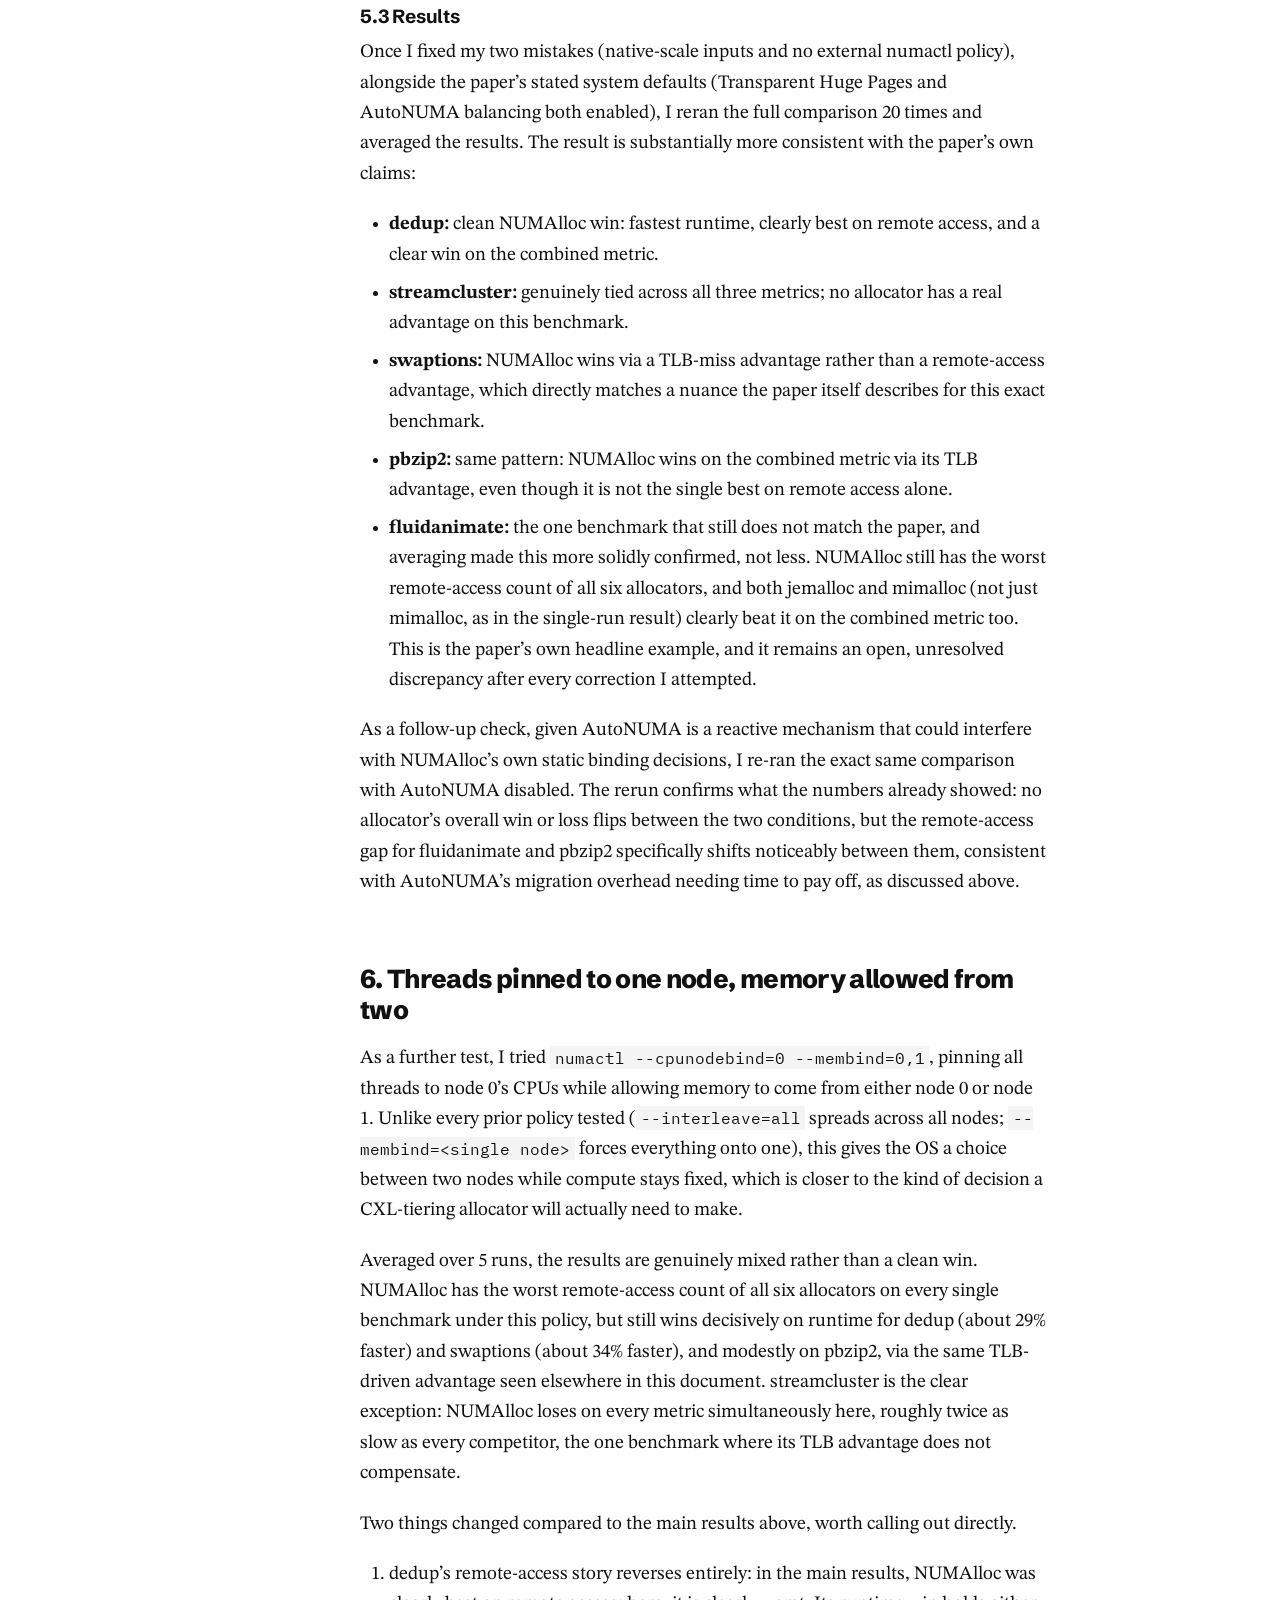
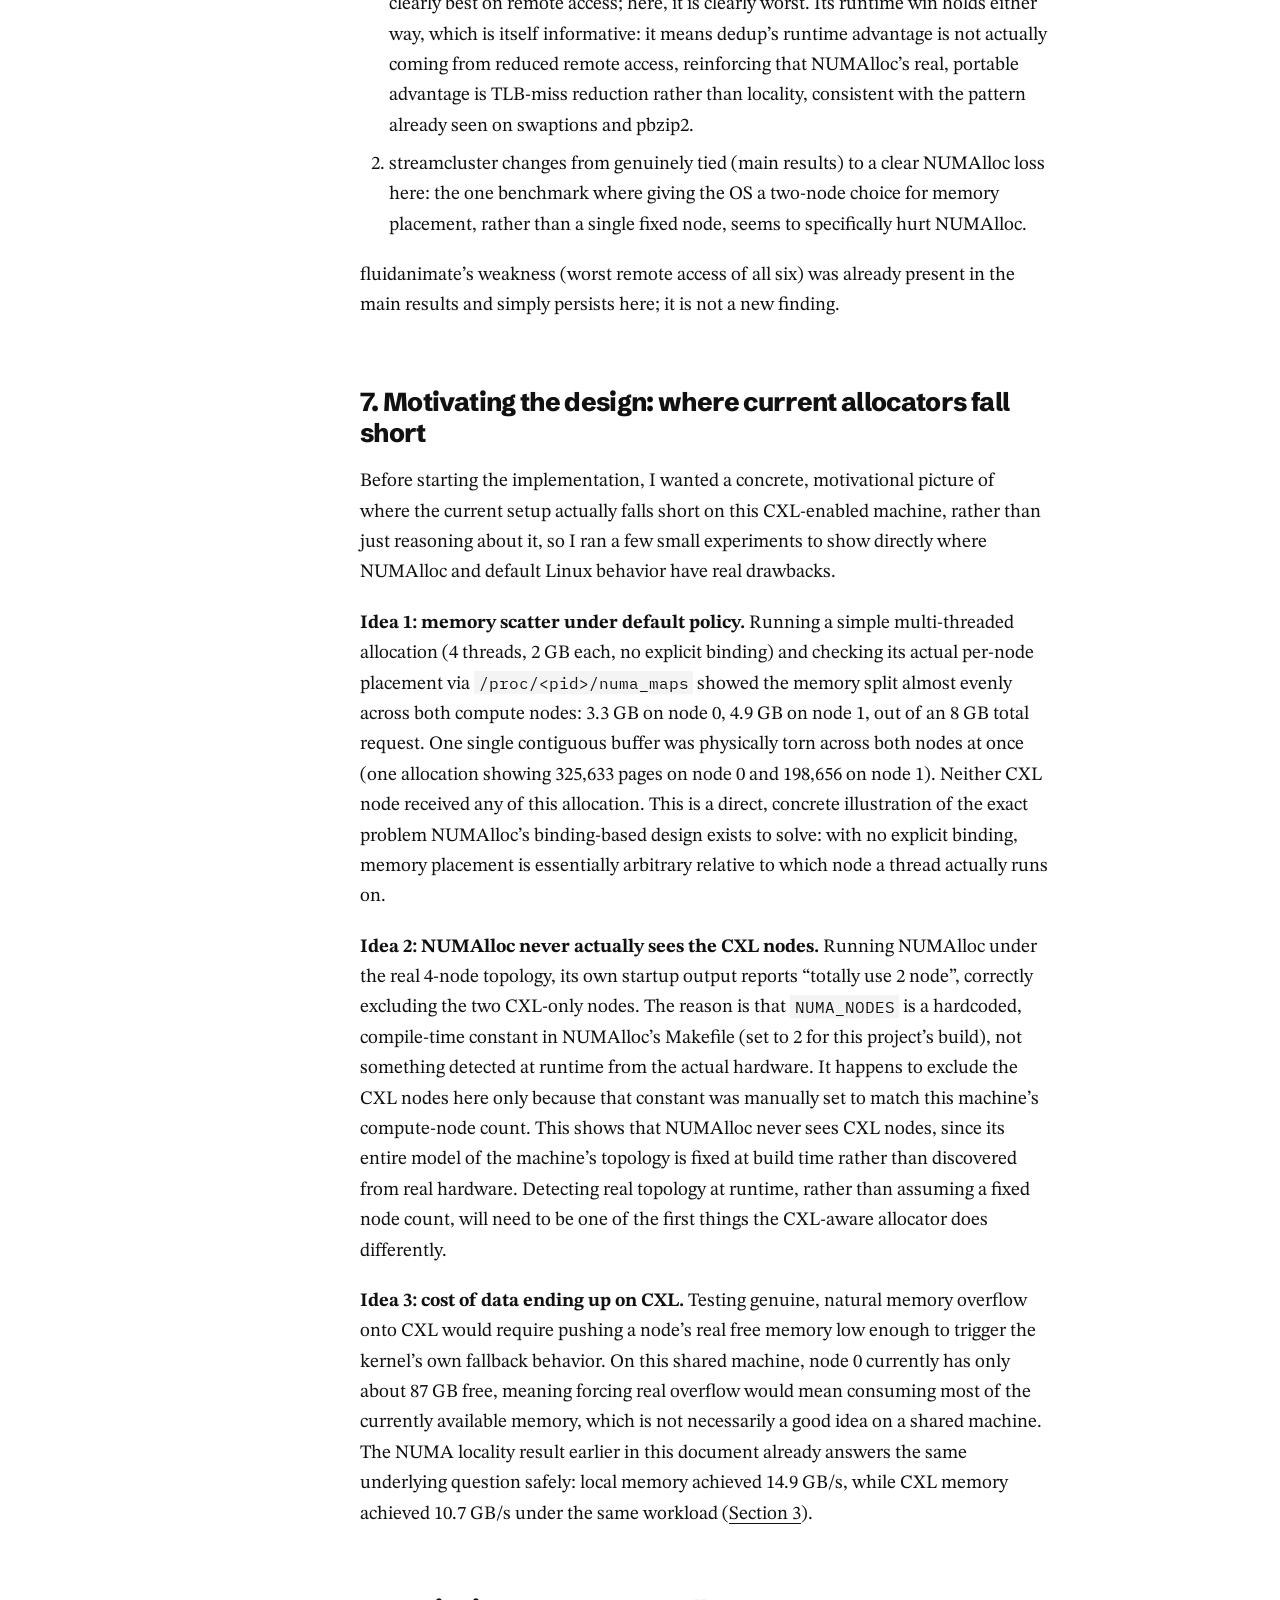
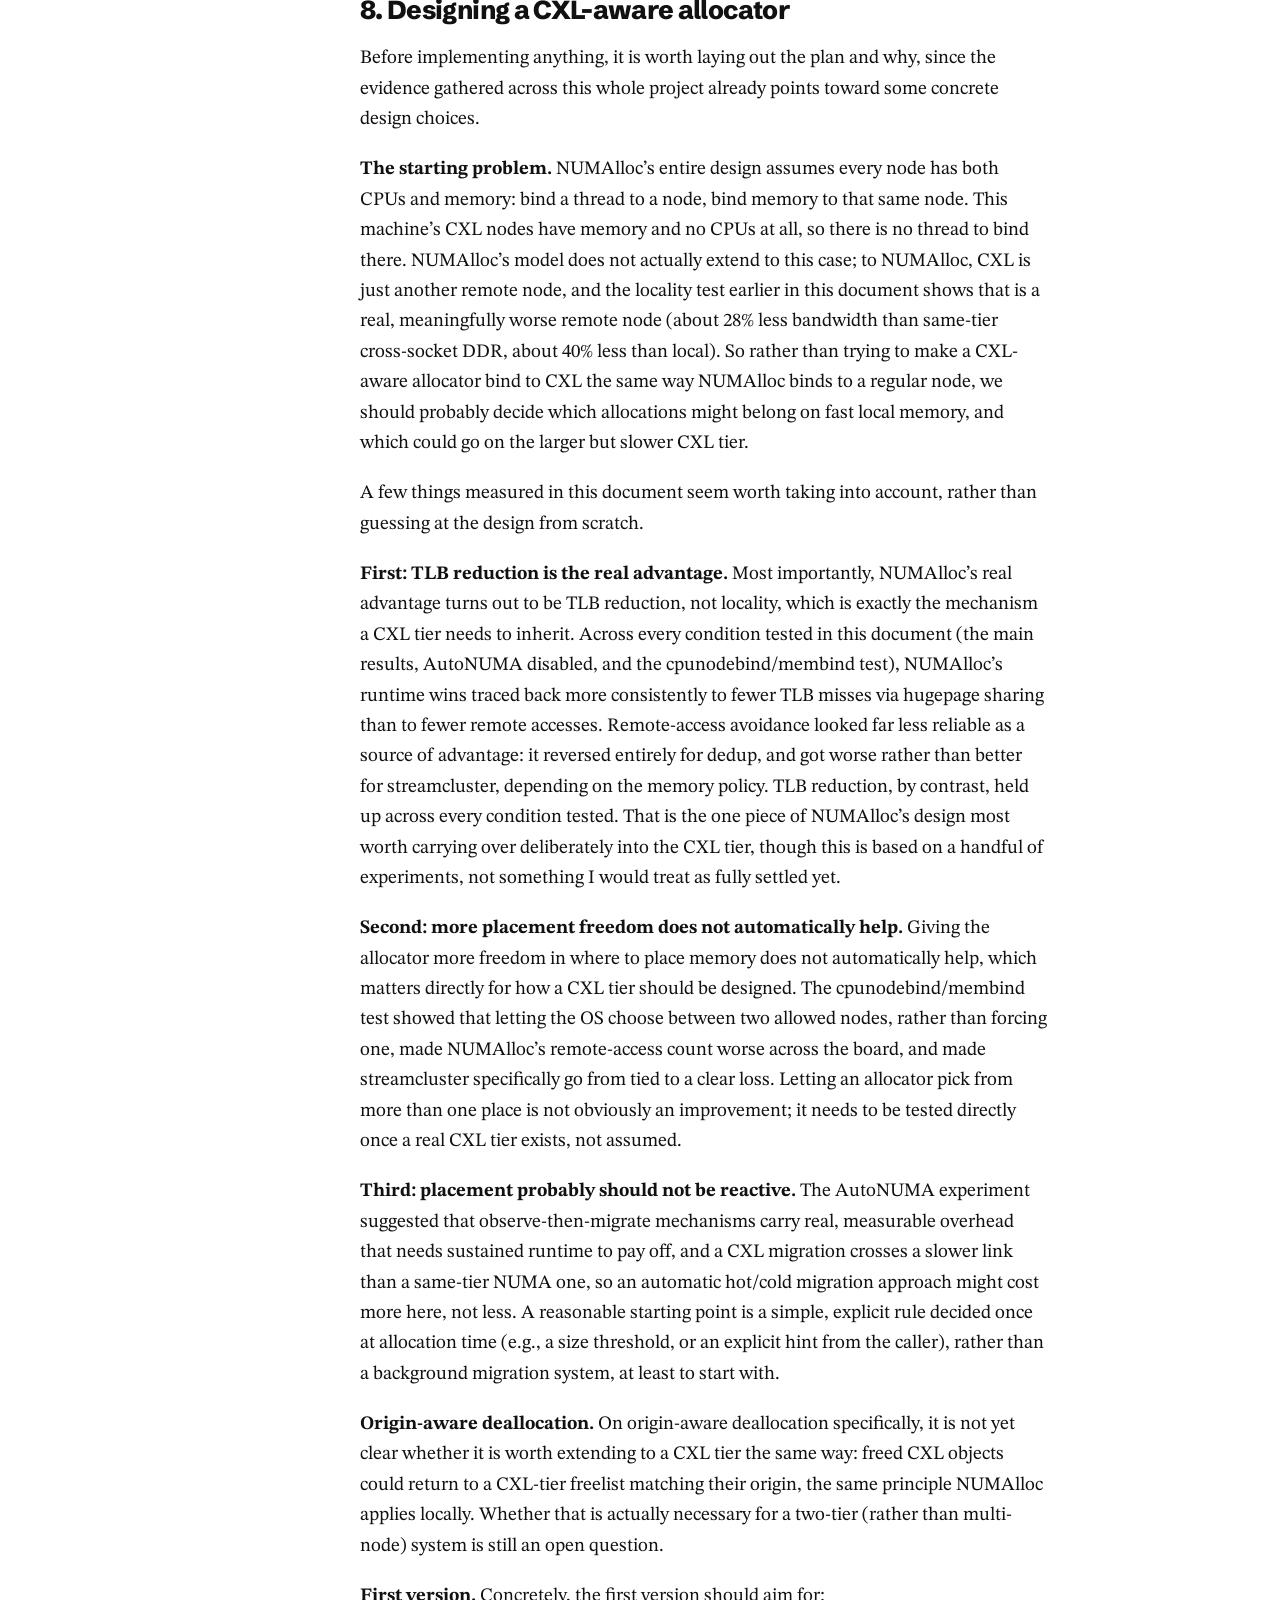
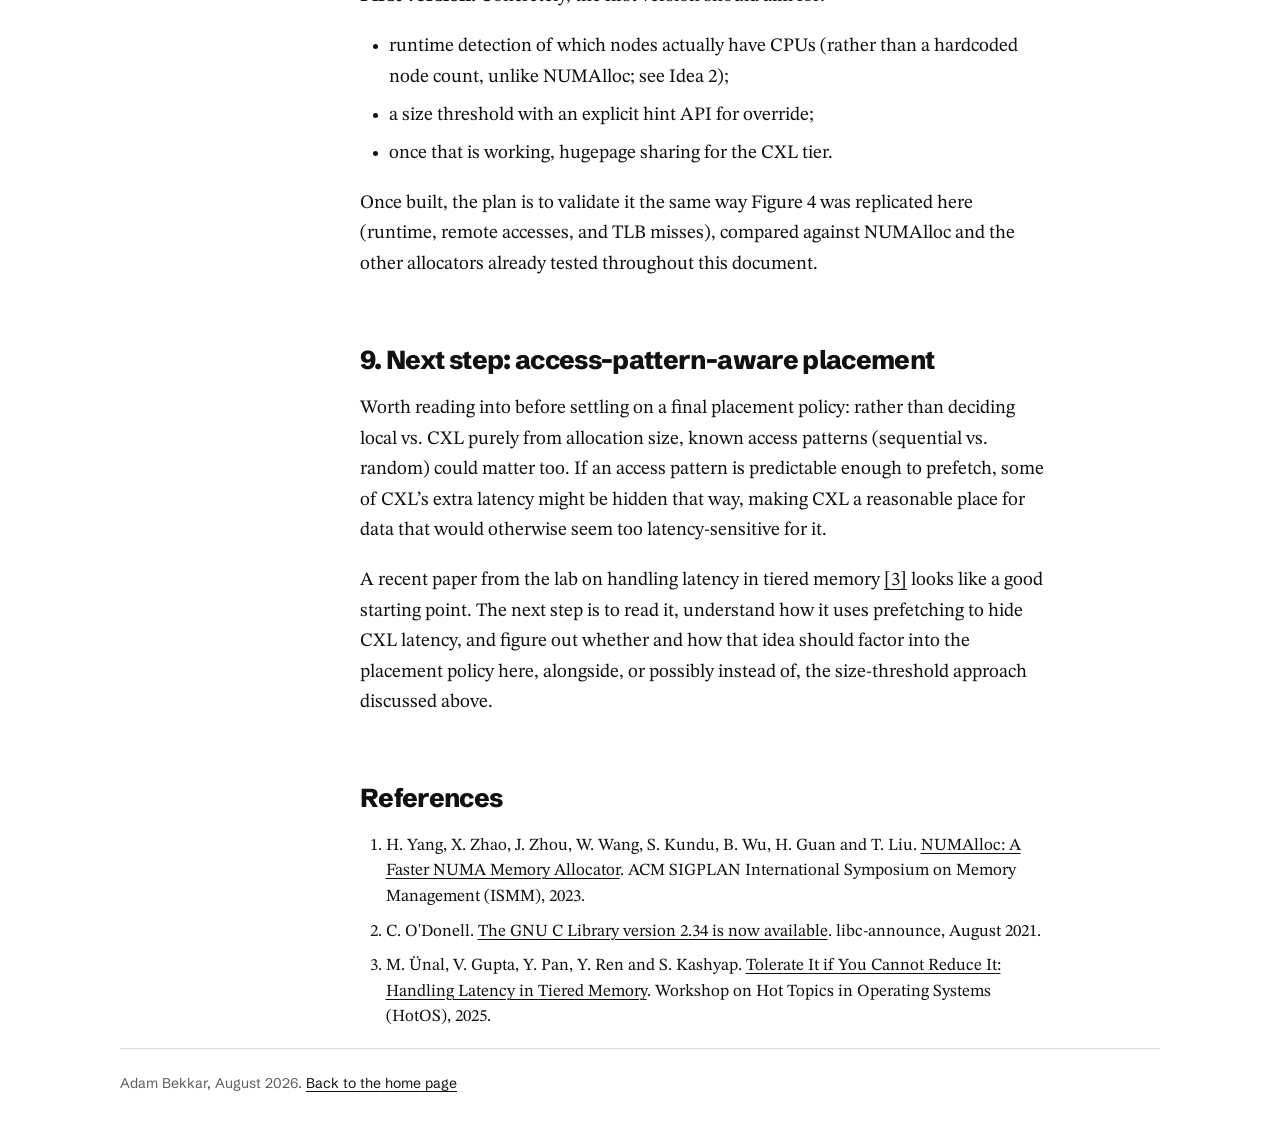
==== commit 1129e76d: "feat: typeset both PDFs with LaTeX - The PDFs of the vNet paper and of the internship report are now" ====
--- a/papers/numalloc-cxl/index.html
+++ b/papers/numalloc-cxl/index.html
@@ -60,6 +60,7 @@
     <p class="affil print-only">adam.bekkar.ch/papers/numalloc-cxl</p>
     <ul class="links">
       <li><a href="bekkar-numalloc-cxl-2026.pdf">PDF</a></li>
+      <li><a href="bekkar-numalloc-cxl-2026.tex">LaTeX source</a></li>
     </ul>
   </header>
 
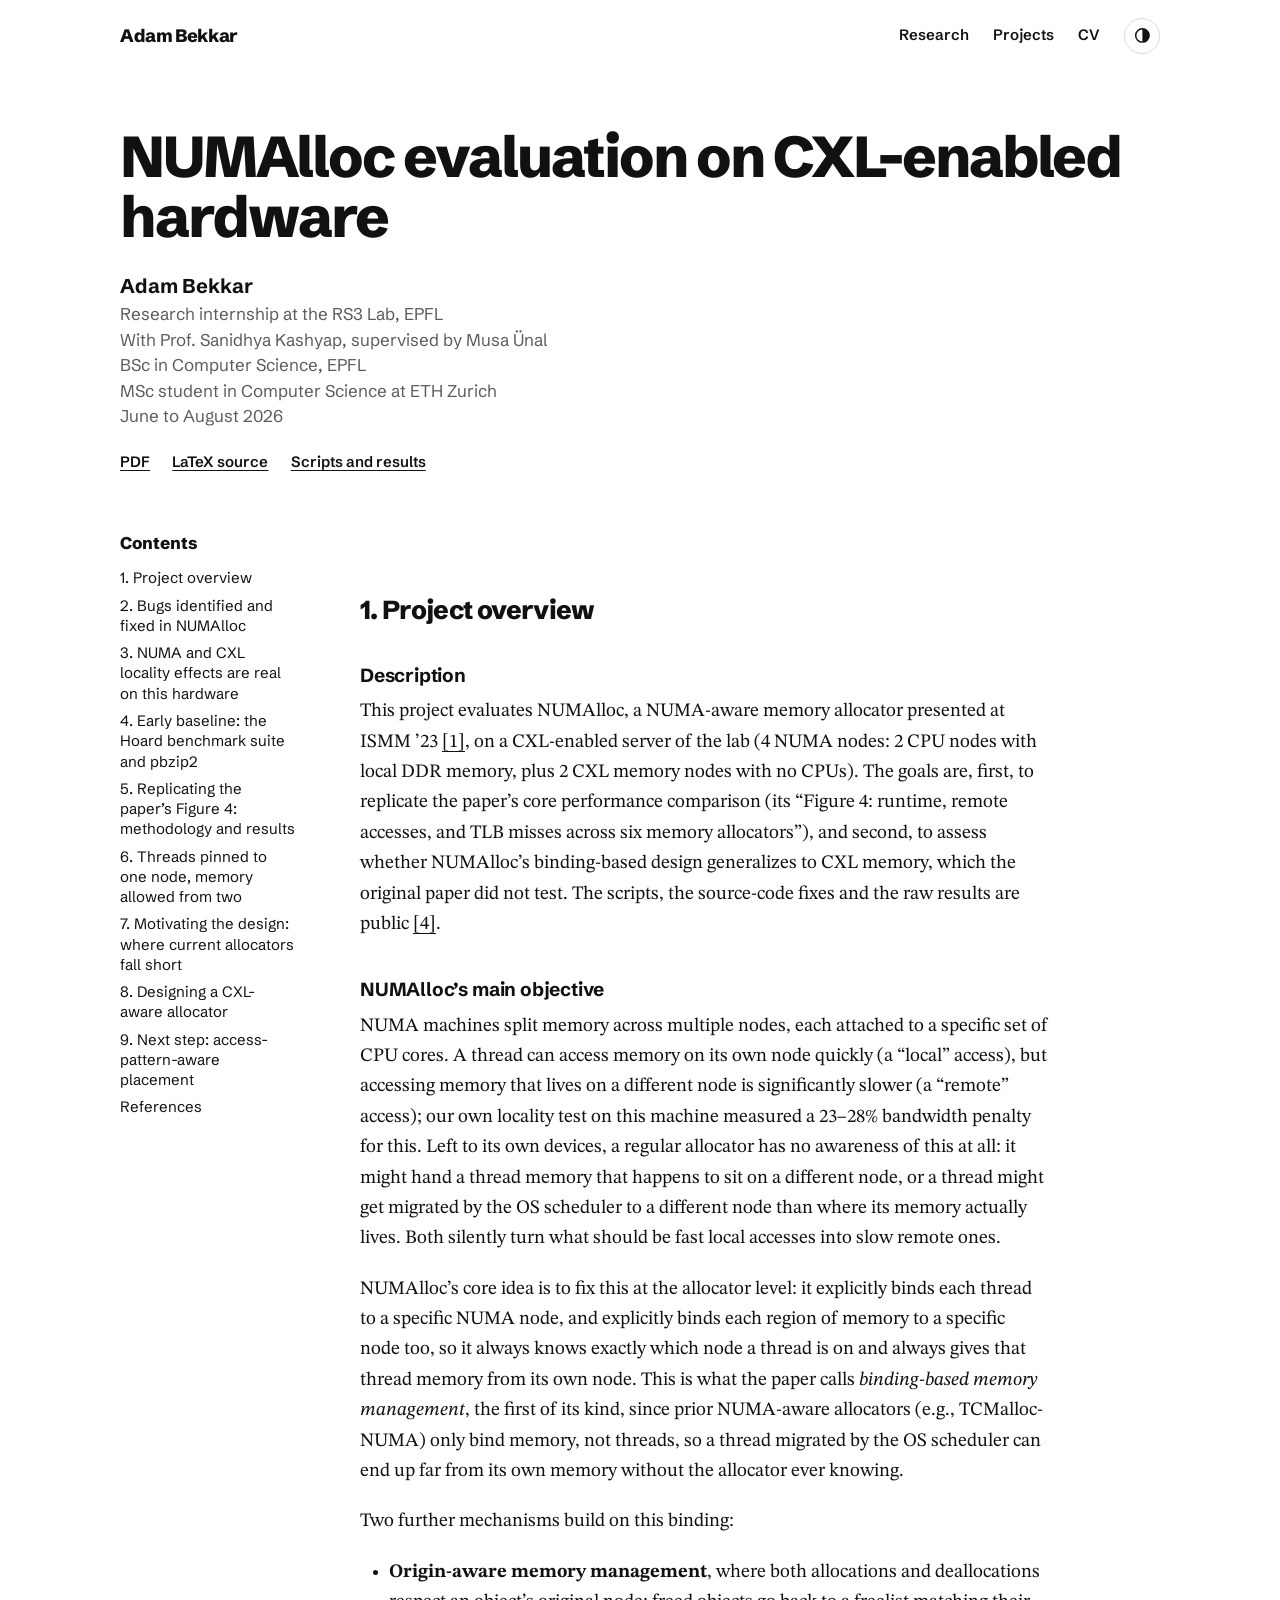
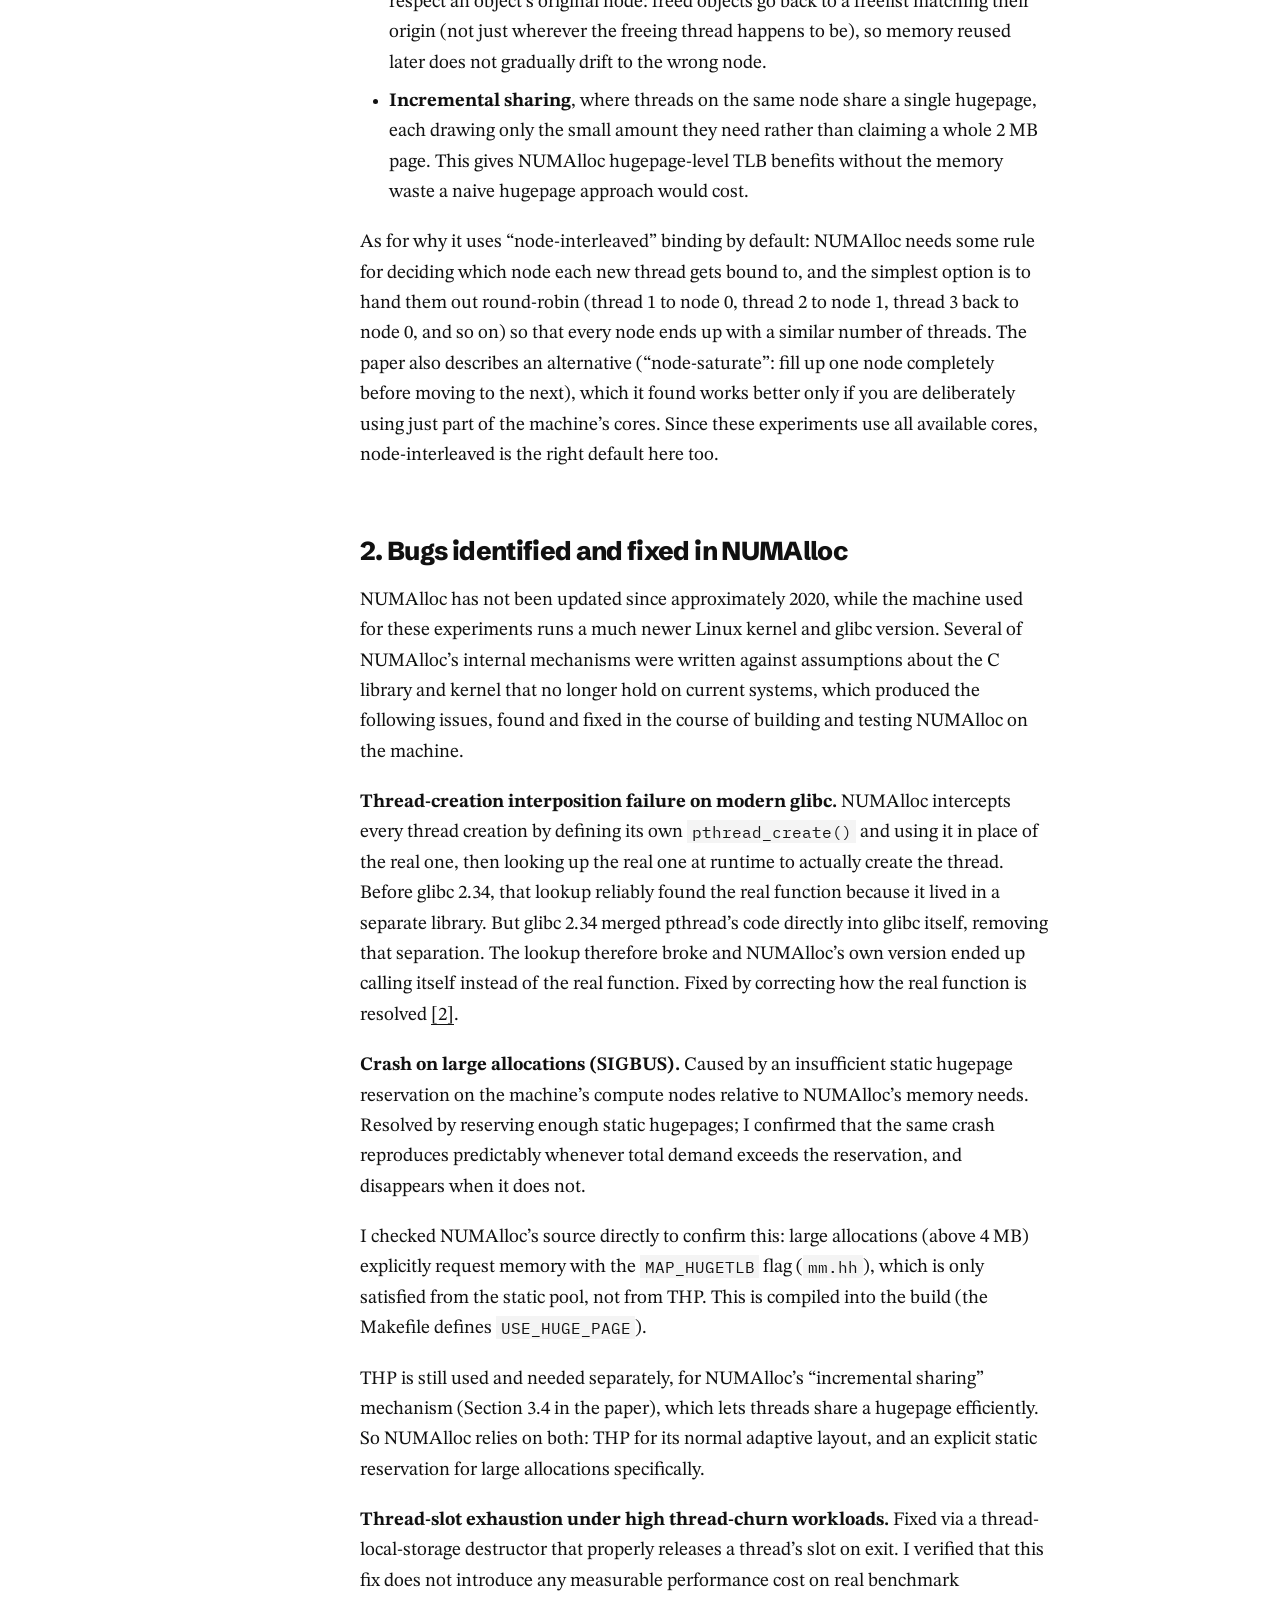
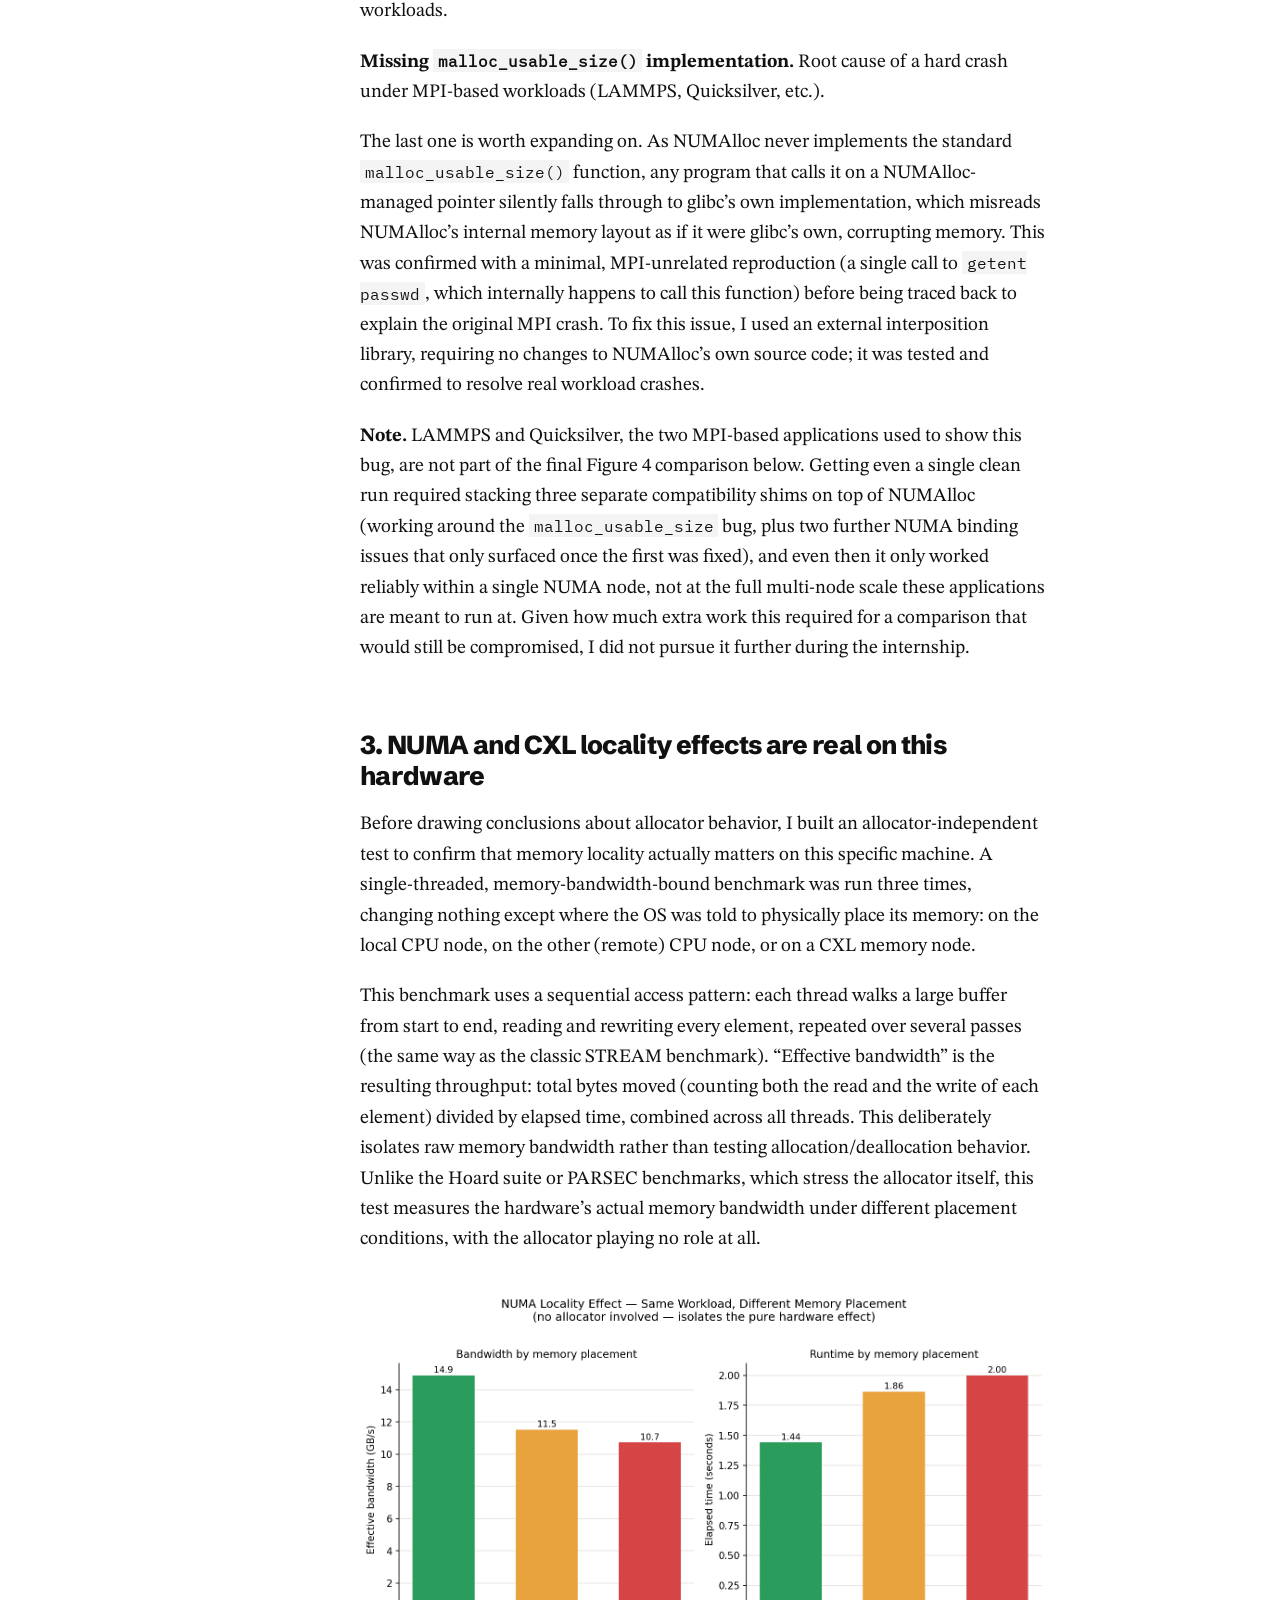
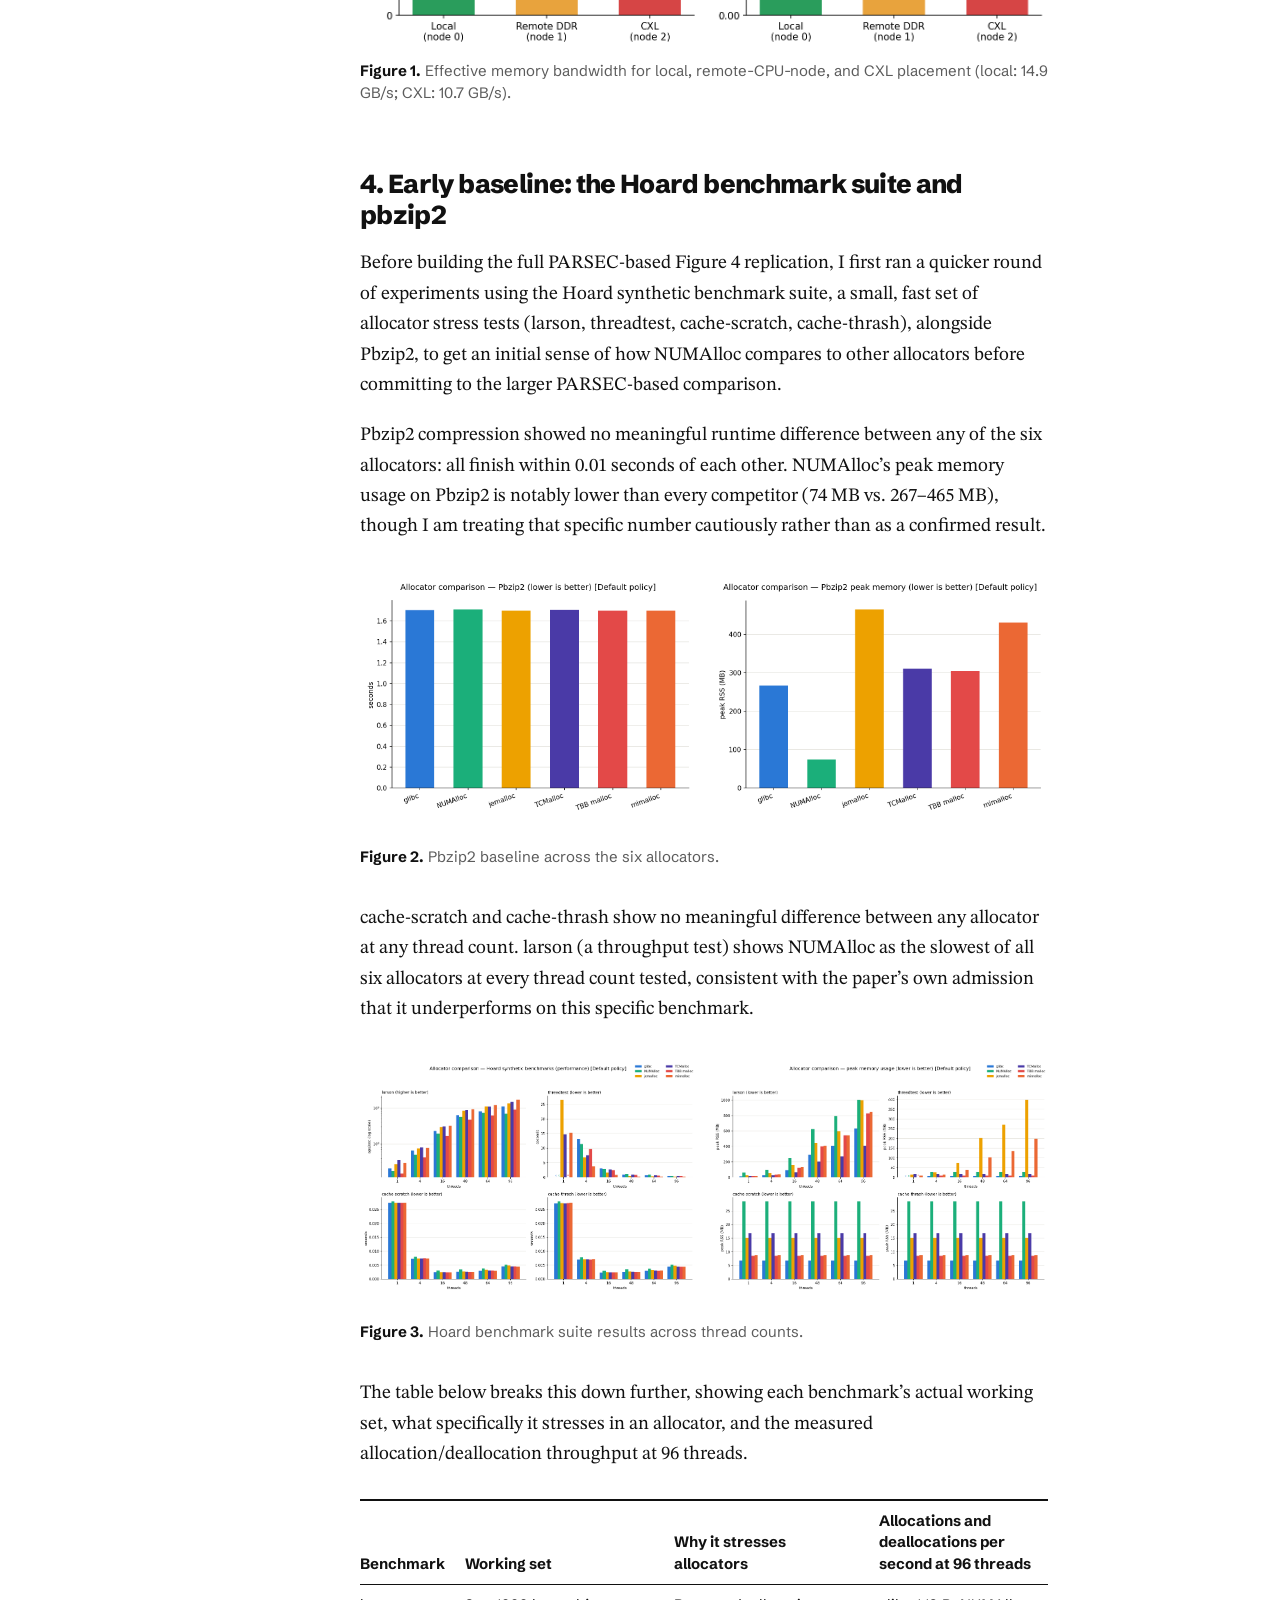
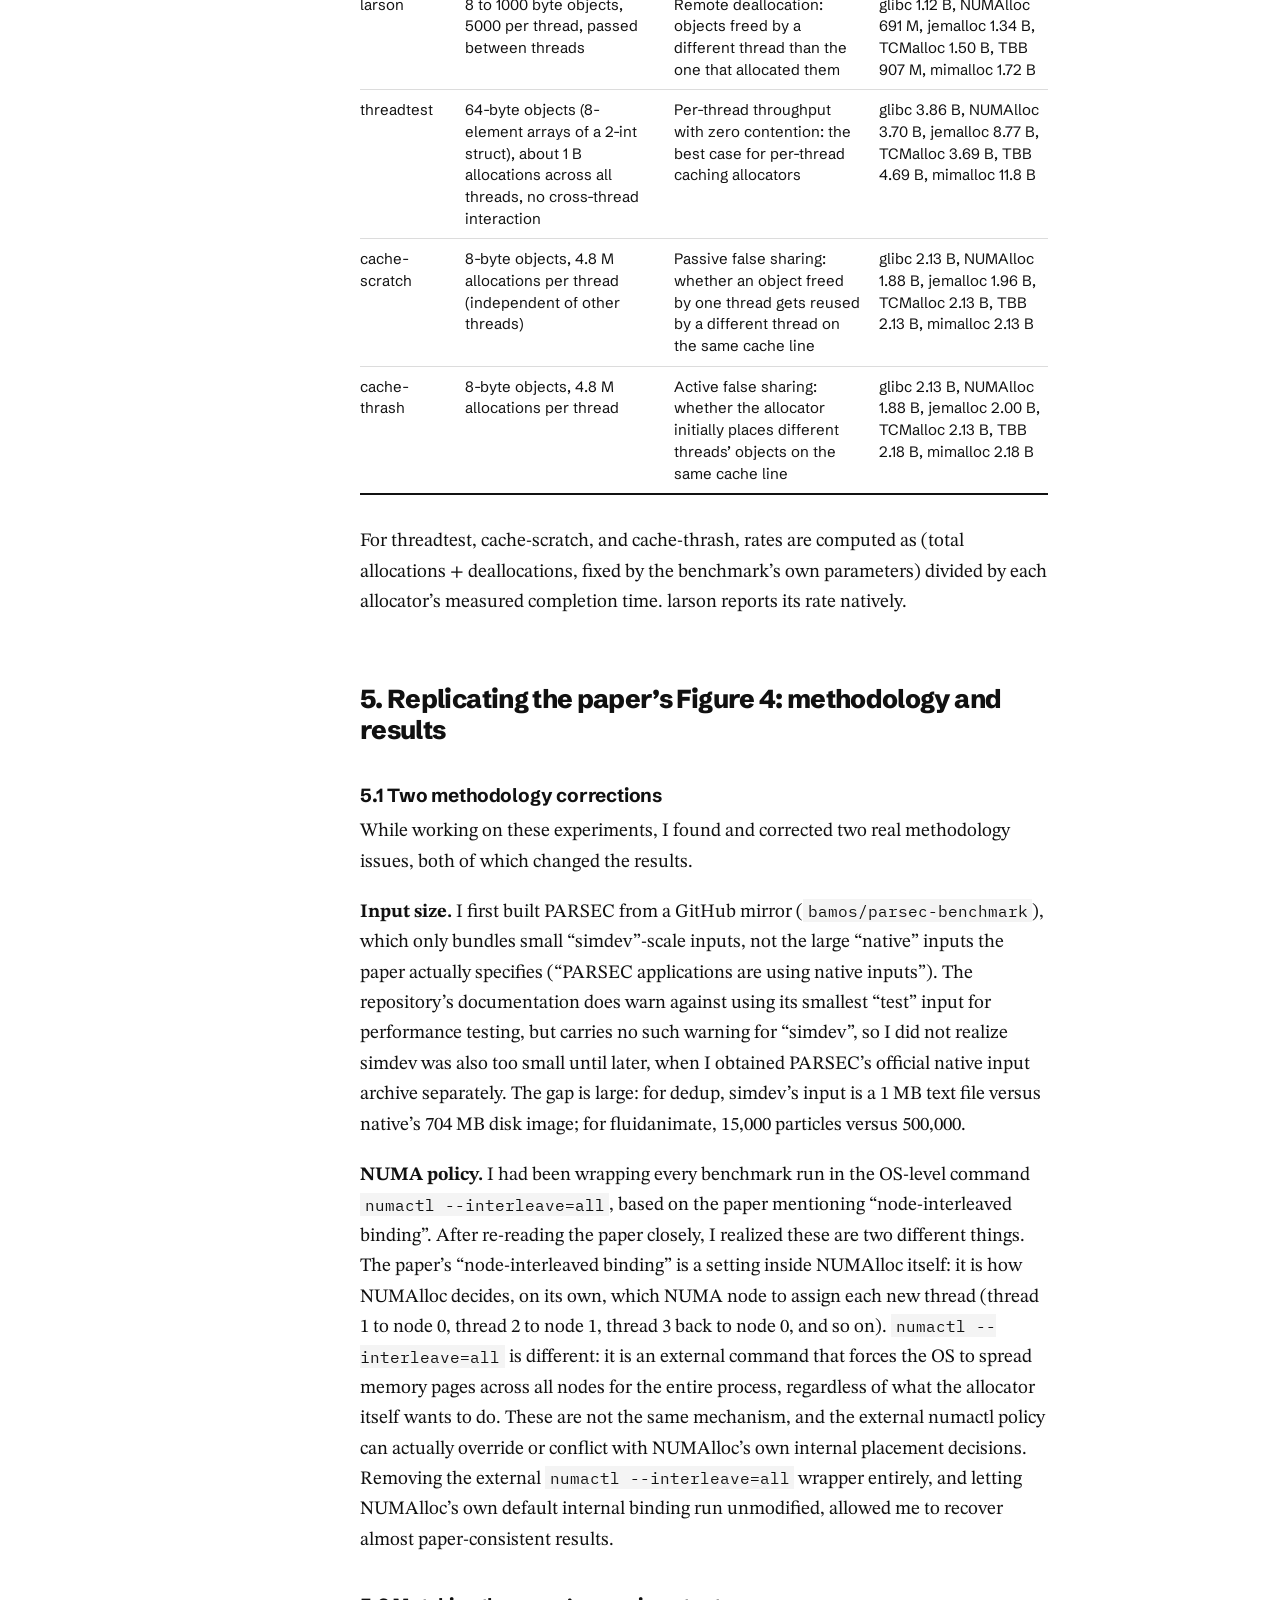
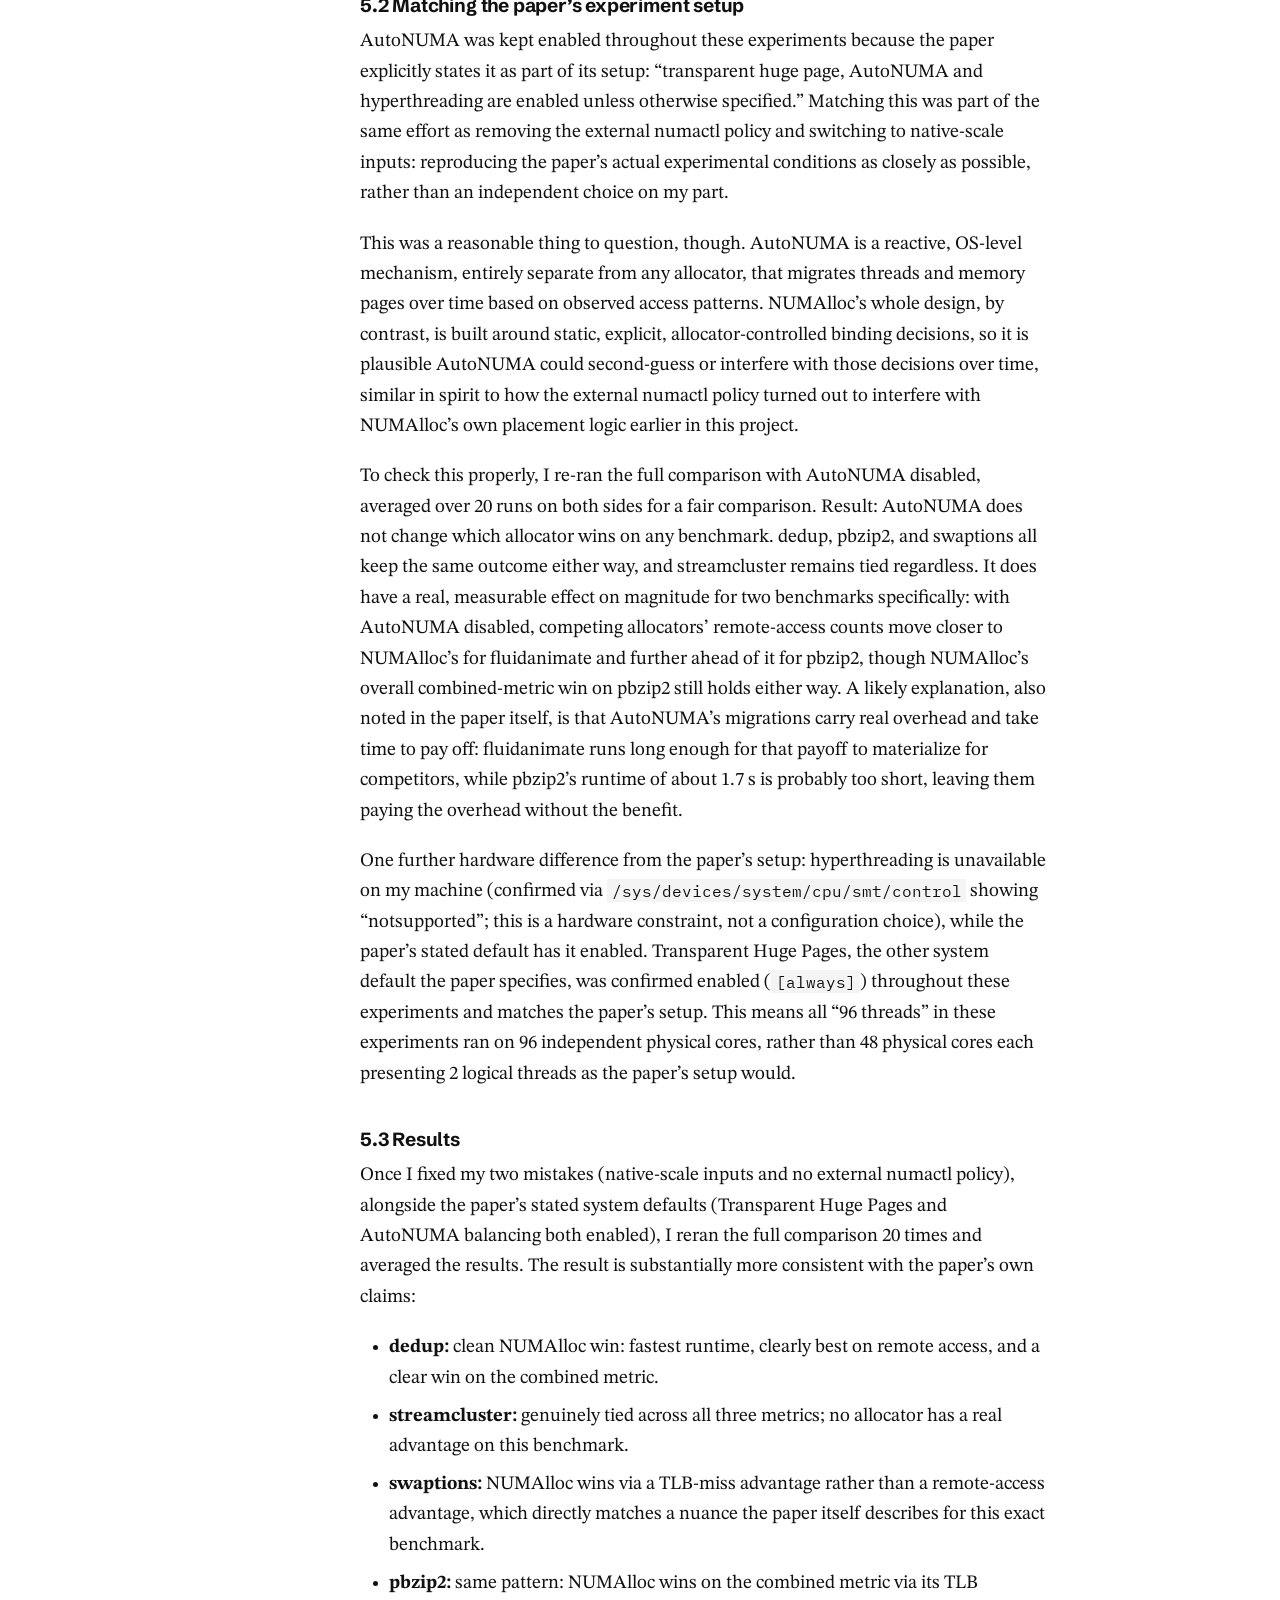
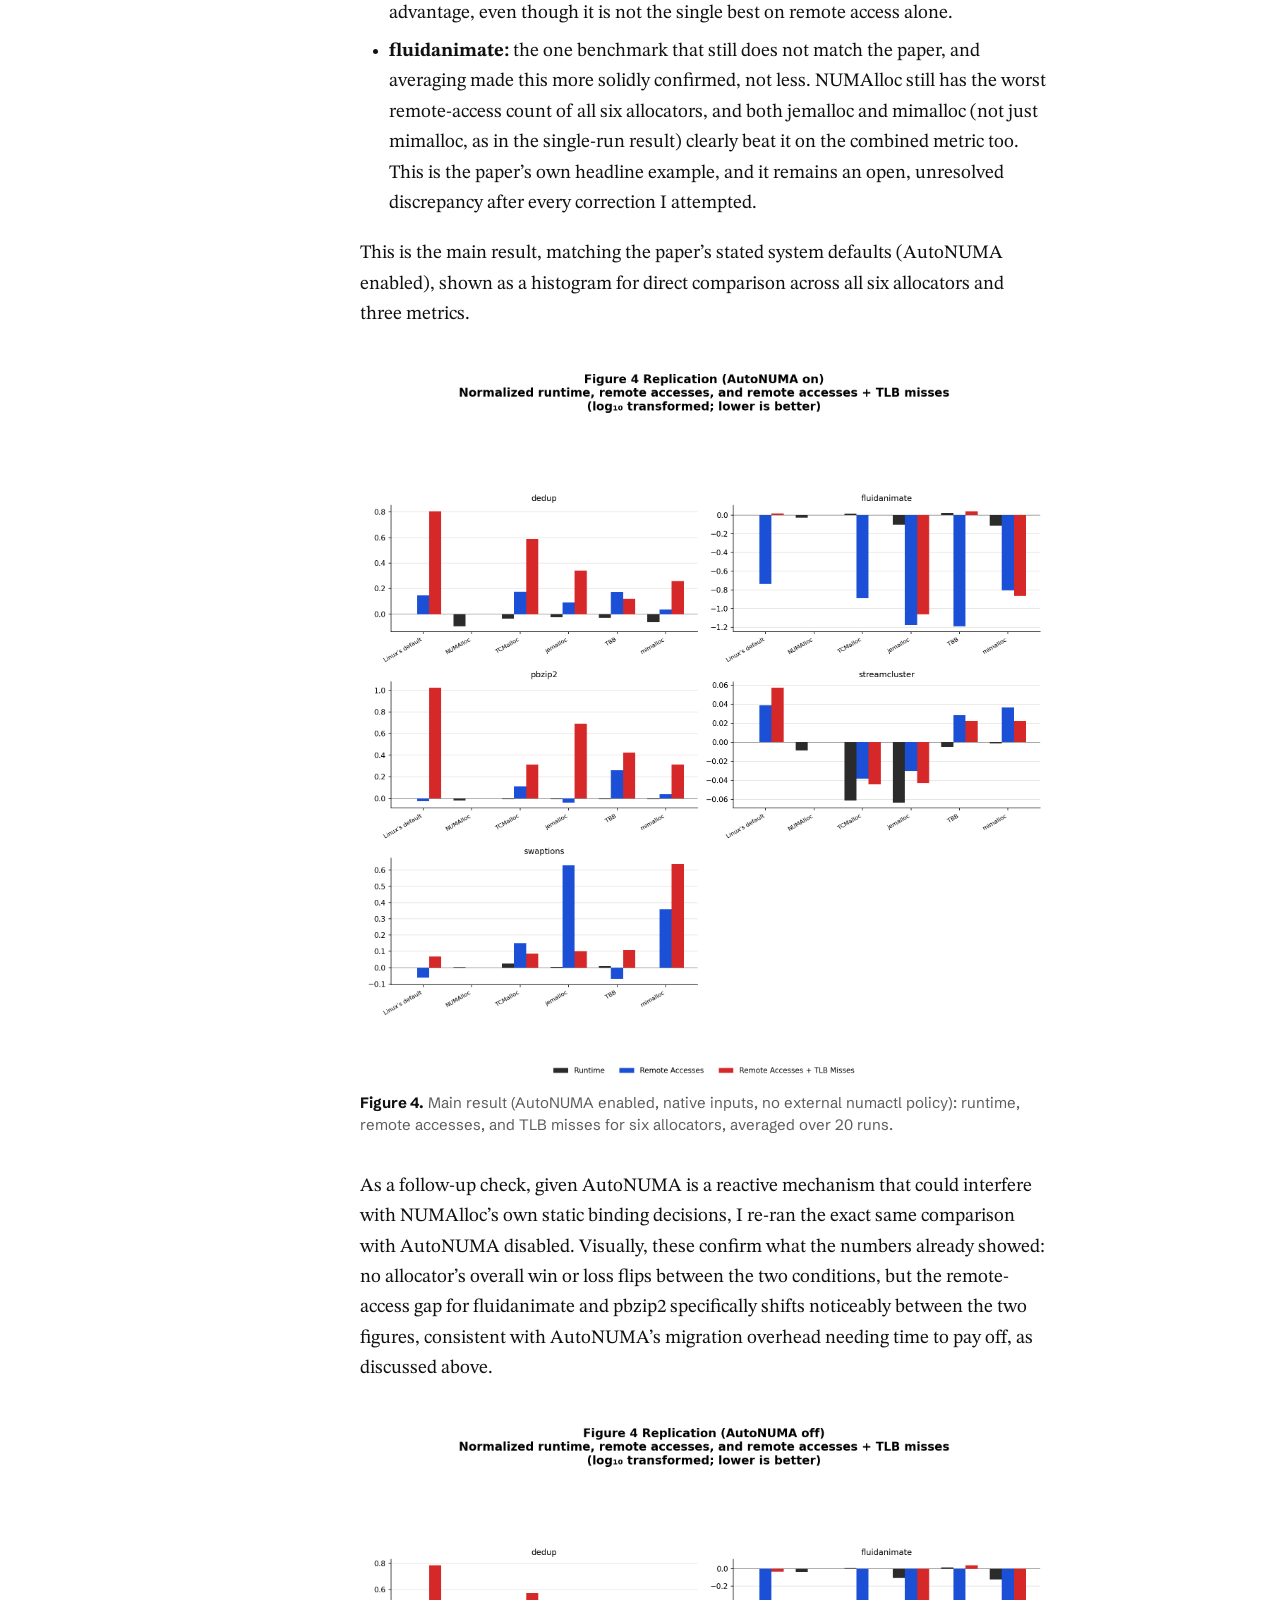
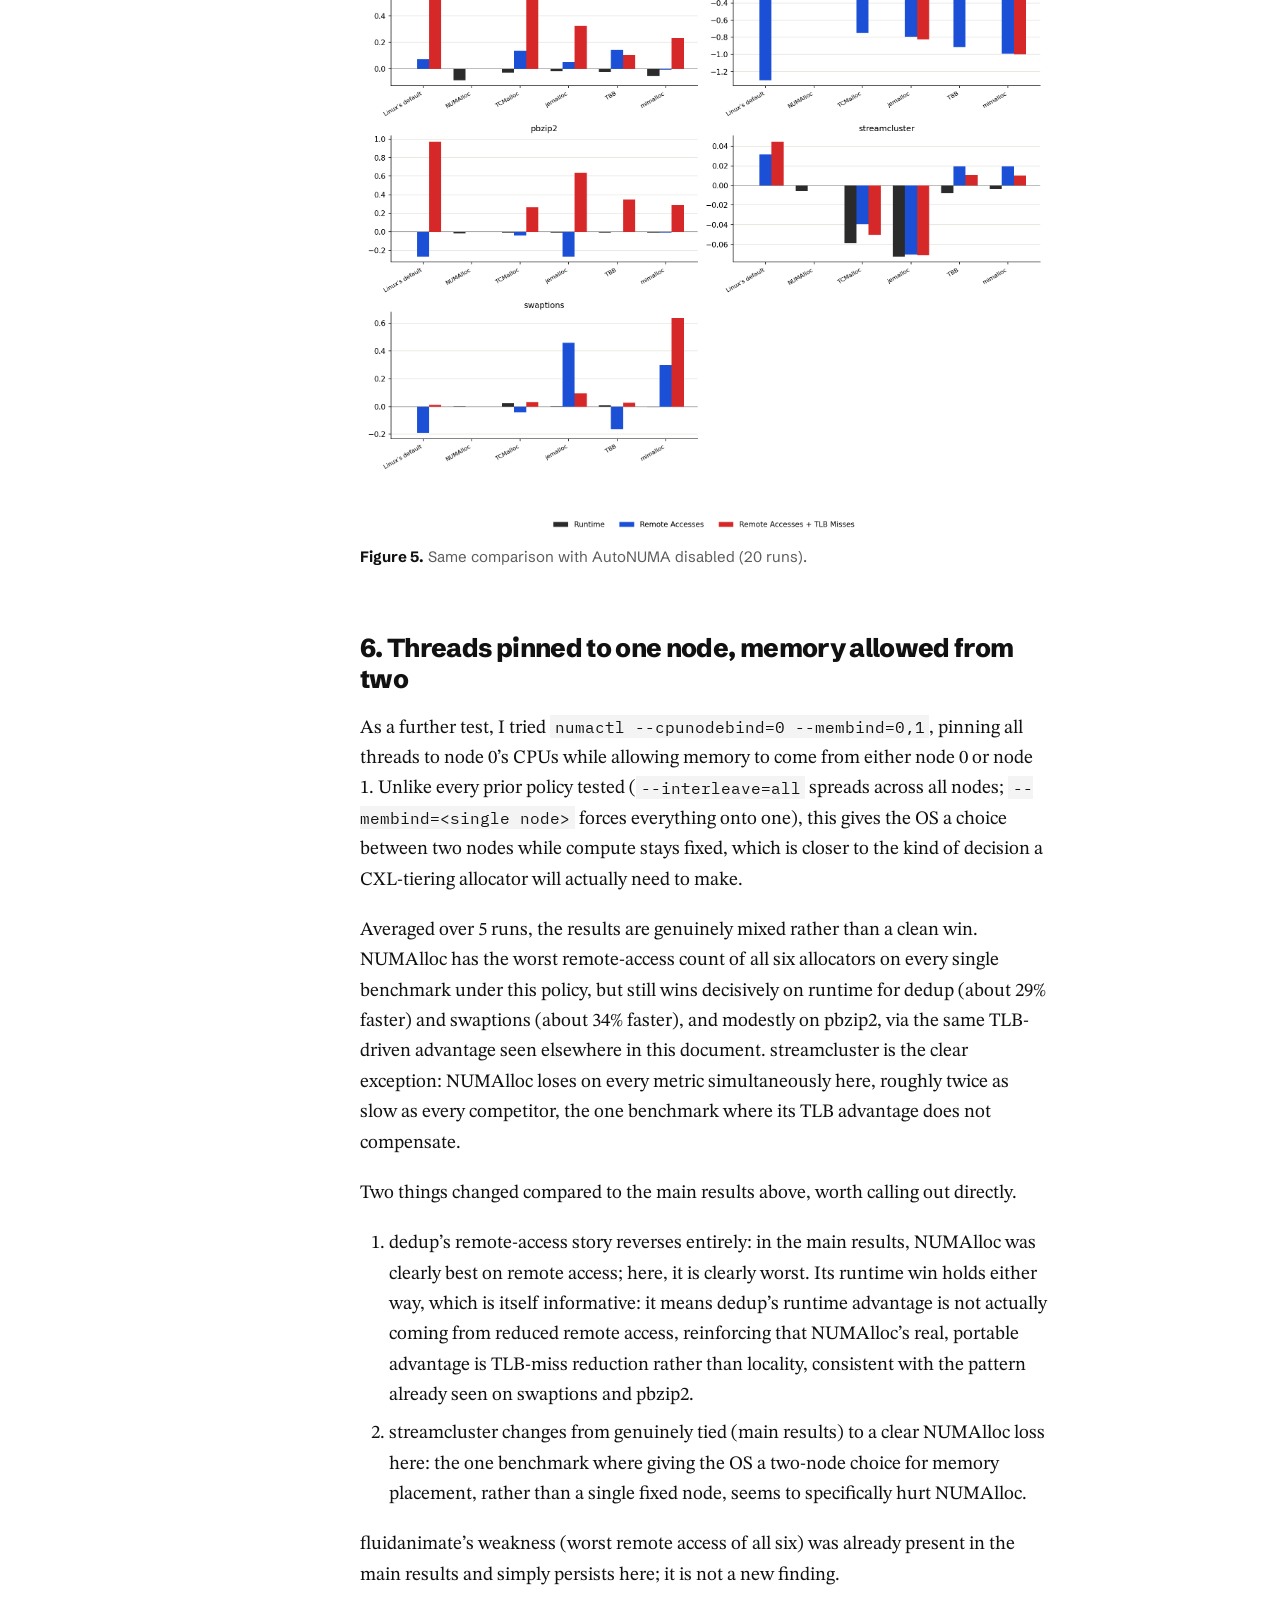
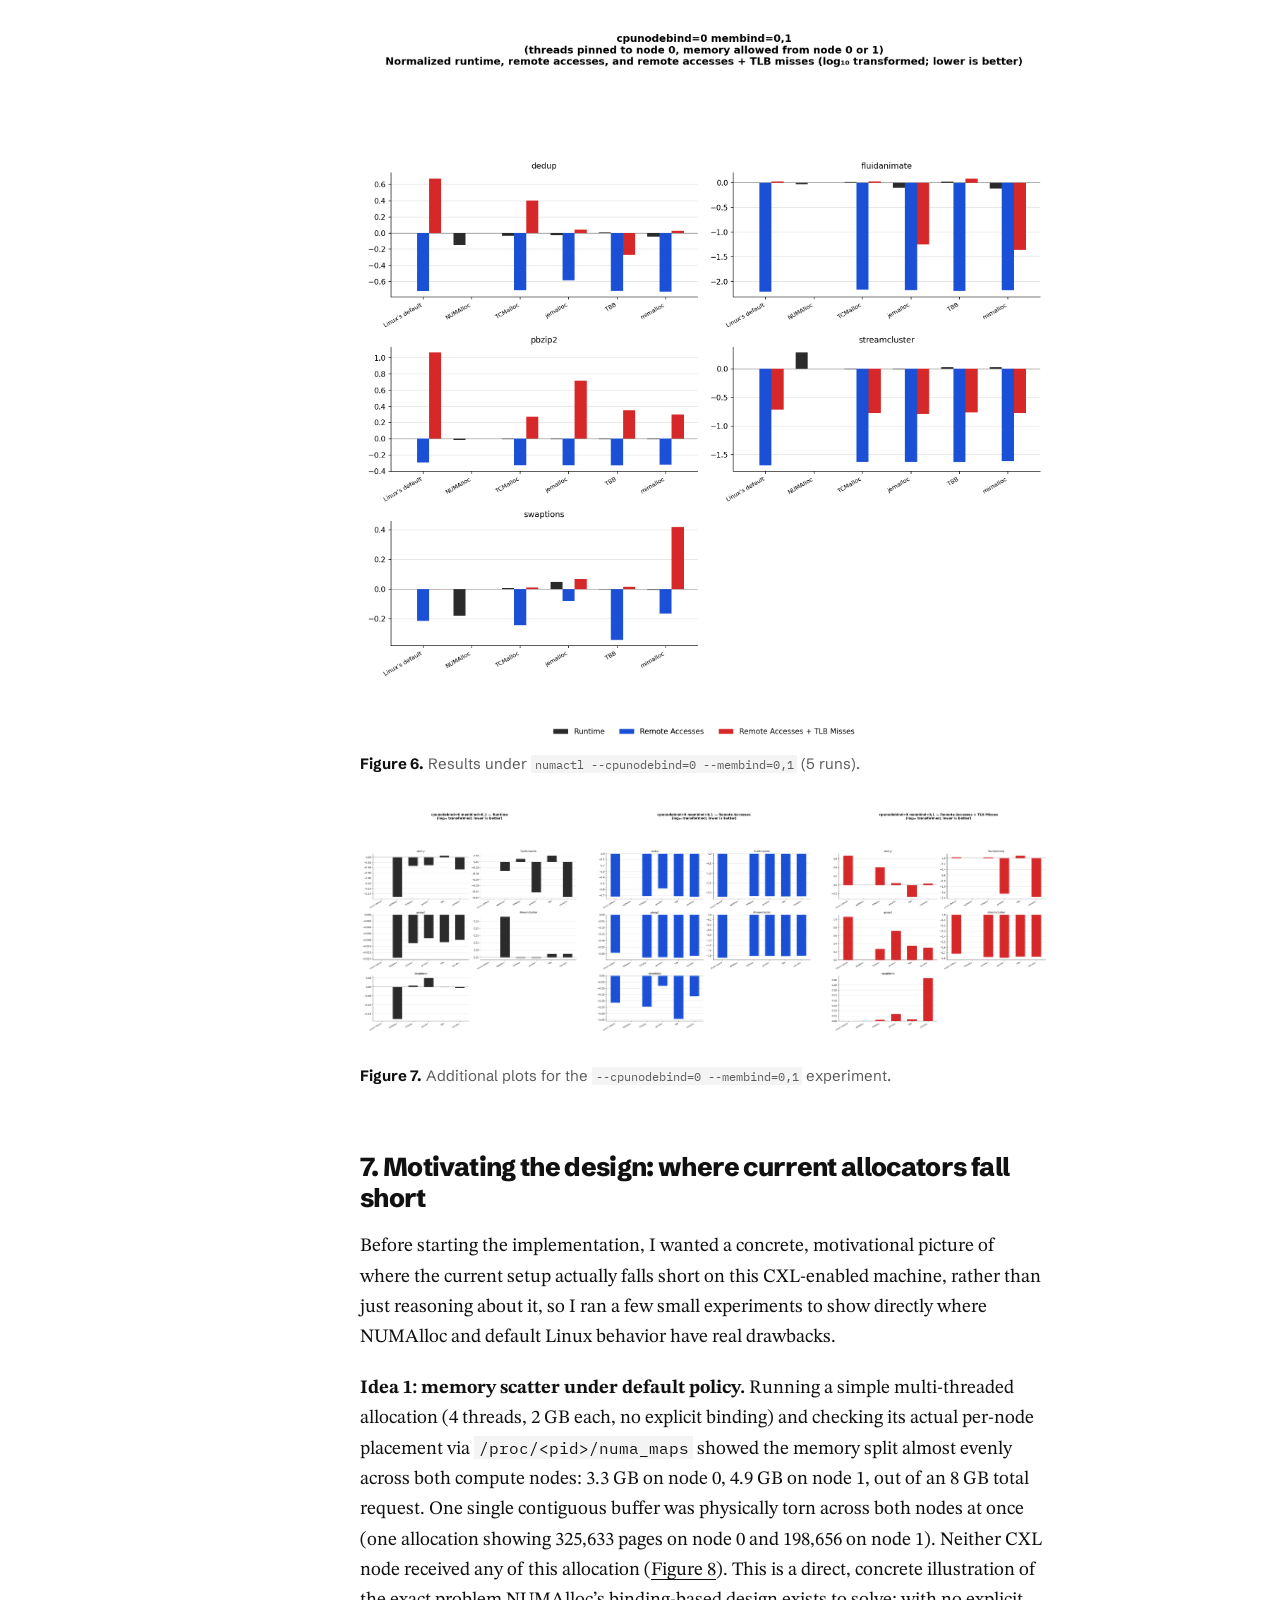
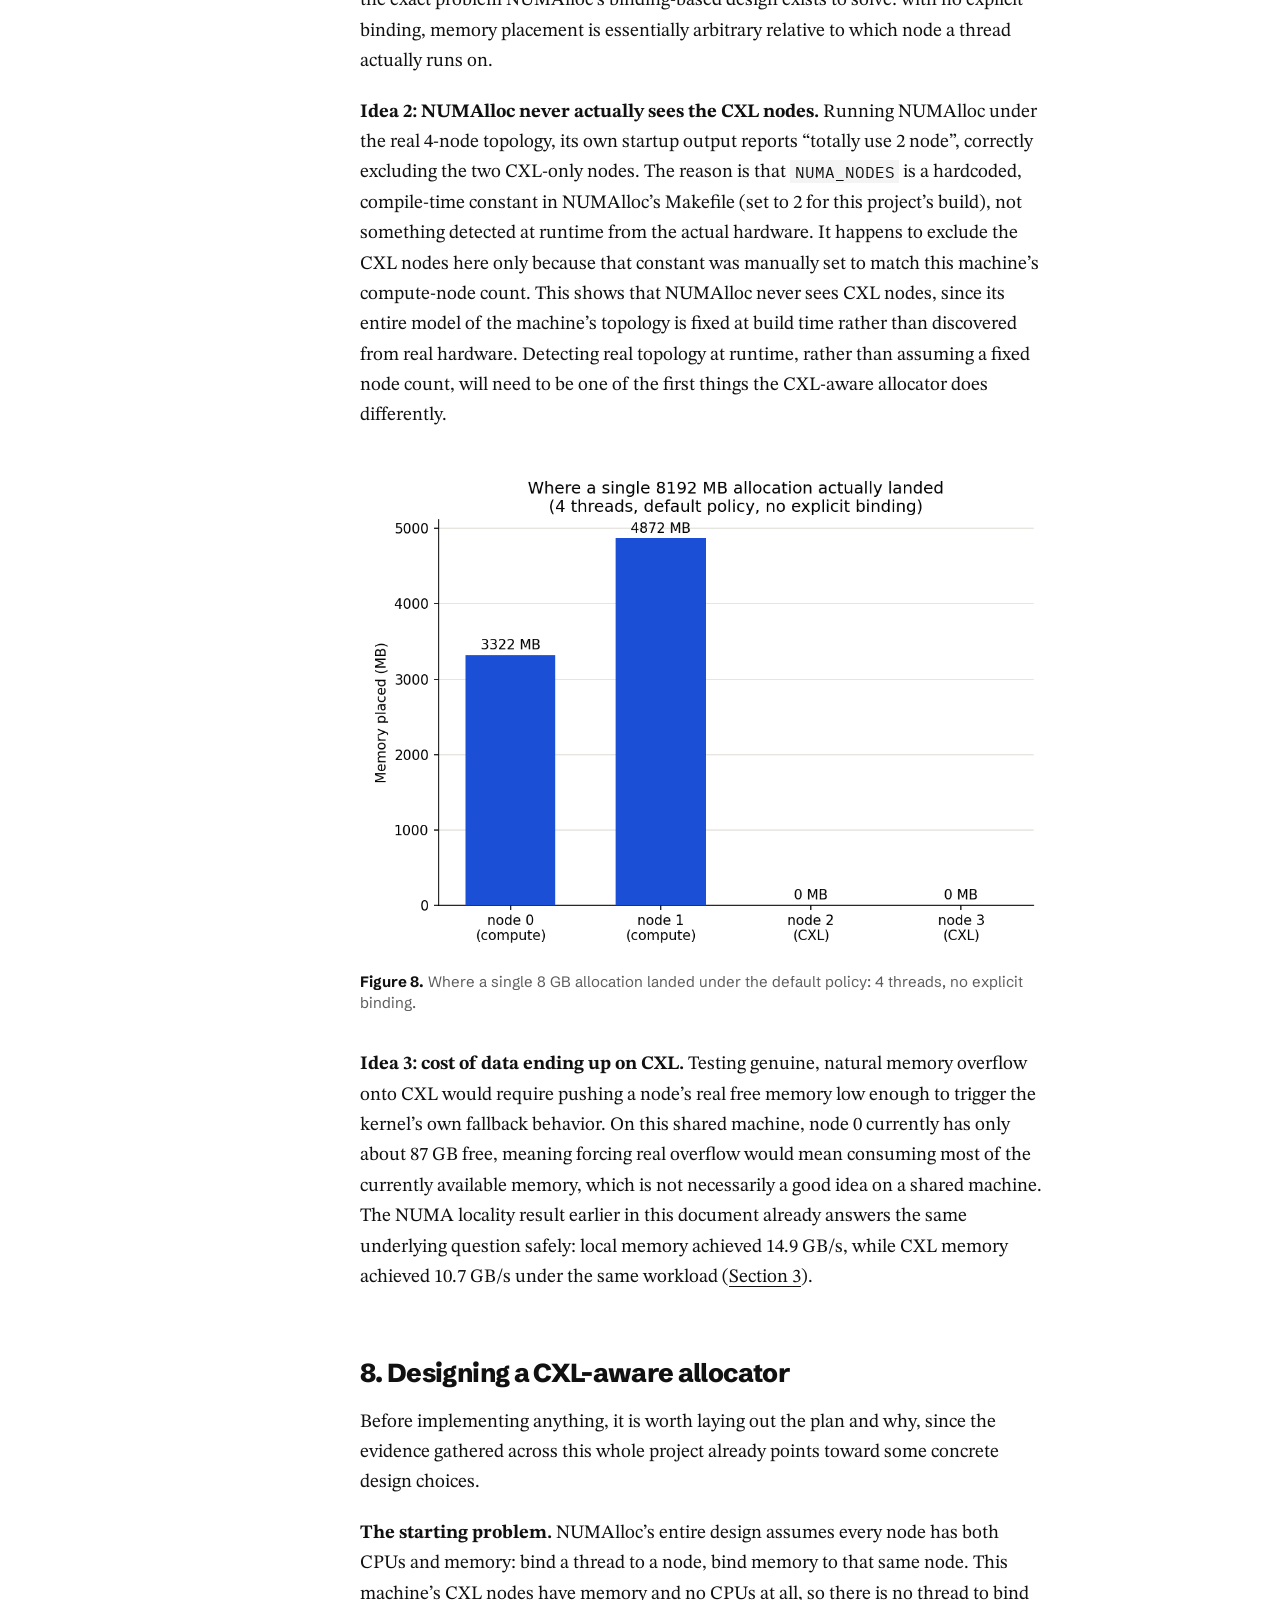
==== commit fcfa8a10: "feat: add the figures of the internship report - The twelve plots come from github.com/Zeleph25/cxl-" ====
--- a/papers/numalloc-cxl/index.html
+++ b/papers/numalloc-cxl/index.html
@@ -61,6 +61,7 @@
     <ul class="links">
       <li><a href="bekkar-numalloc-cxl-2026.pdf">PDF</a></li>
       <li><a href="bekkar-numalloc-cxl-2026.tex">LaTeX source</a></li>
+      <li><a href="https://github.com/Zeleph25/cxl-alloc-benchmarks">Scripts and results</a></li>
     </ul>
   </header>
 
@@ -85,7 +86,7 @@
     <main class="prose" id="paper">
 <h2 id="s1">1. Project overview</h2>
 <h3 id="description">Description</h3>
-<p>This project evaluates NUMAlloc, a NUMA-aware memory allocator presented at ISMM ’23 <a href="#ref-1">[1]</a>, on a CXL-enabled server of the lab (4 NUMA nodes: 2 CPU nodes with local DDR memory, plus 2 CXL memory nodes with no CPUs). The goals are, first, to replicate the paper’s core performance comparison (its “Figure 4: runtime, remote accesses, and TLB misses across six memory allocators”), and second, to assess whether NUMAlloc’s binding-based design generalizes to CXL memory, which the original paper did not test.</p>
+<p>This project evaluates NUMAlloc, a NUMA-aware memory allocator presented at ISMM ’23 <a href="#ref-1">[1]</a>, on a CXL-enabled server of the lab (4 NUMA nodes: 2 CPU nodes with local DDR memory, plus 2 CXL memory nodes with no CPUs). The goals are, first, to replicate the paper’s core performance comparison (its “Figure 4: runtime, remote accesses, and TLB misses across six memory allocators”), and second, to assess whether NUMAlloc’s binding-based design generalizes to CXL memory, which the original paper did not test. The scripts, the source-code fixes and the raw results are public <a href="#ref-4">[4]</a>.</p>
 <h3 id="numalloc-s-main-objective">NUMAlloc’s main objective</h3>
 <p>NUMA machines split memory across multiple nodes, each attached to a specific set of CPU cores. A thread can access memory on its own node quickly (a “local” access), but accessing memory that lives on a different node is significantly slower (a “remote” access); our own locality test on this machine measured a 23–28% bandwidth penalty for this. Left to its own devices, a regular allocator has no awareness of this at all: it might hand a thread memory that happens to sit on a different node, or a thread might get migrated by the OS scheduler to a different node than where its memory actually lives. Both silently turn what should be fast local accesses into slow remote ones.</p>
 <p>NUMAlloc’s core idea is to fix this at the allocator level: it explicitly binds each thread to a specific NUMA node, and explicitly binds each region of memory to a specific node too, so it always knows exactly which node a thread is on and always gives that thread memory from its own node. This is what the paper calls <em>binding-based memory management</em>, the first of its kind, since prior NUMA-aware allocators (e.g., TCMalloc-NUMA) only bind memory, not threads, so a thread migrated by the OS scheduler can end up far from its own memory without the allocator ever knowing.</p>
@@ -107,11 +108,25 @@
 <p><strong>Note.</strong> LAMMPS and Quicksilver, the two MPI-based applications used to show this bug, are not part of the final Figure 4 comparison below. Getting even a single clean run required stacking three separate compatibility shims on top of NUMAlloc (working around the <code>malloc_usable_size</code> bug, plus two further NUMA binding issues that only surfaced once the first was fixed), and even then it only worked reliably within a single NUMA node, not at the full multi-node scale these applications are meant to run at. Given how much extra work this required for a comparison that would still be compromised, I did not pursue it further during the internship.</p>
 <h2 id="s3">3. NUMA and CXL locality effects are real on this hardware</h2>
 <p>Before drawing conclusions about allocator behavior, I built an allocator-independent test to confirm that memory locality actually matters on this specific machine. A single-threaded, memory-bandwidth-bound benchmark was run three times, changing nothing except where the OS was told to physically place its memory: on the local CPU node, on the other (remote) CPU node, or on a CXL memory node.</p>
-<p>This benchmark uses a sequential access pattern: each thread walks a large buffer from start to end, reading and rewriting every element, repeated over several passes (the same way as the classic STREAM benchmark). “Effective bandwidth” is the resulting throughput: total bytes moved (counting both the read and the write of each element) divided by elapsed time, combined across all threads. This deliberately isolates raw memory bandwidth rather than testing allocation/deallocation behavior. Unlike the Hoard suite or PARSEC benchmarks, which stress the allocator itself, this test measures the hardware’s actual memory bandwidth under different placement conditions, with the allocator playing no role at all. Local memory reached 14.9 GB/s and CXL memory 10.7 GB/s.</p>
+<p>This benchmark uses a sequential access pattern: each thread walks a large buffer from start to end, reading and rewriting every element, repeated over several passes (the same way as the classic STREAM benchmark). “Effective bandwidth” is the resulting throughput: total bytes moved (counting both the read and the write of each element) divided by elapsed time, combined across all threads. This deliberately isolates raw memory bandwidth rather than testing allocation/deallocation behavior. Unlike the Hoard suite or PARSEC benchmarks, which stress the allocator itself, this test measures the hardware’s actual memory bandwidth under different placement conditions, with the allocator playing no role at all.</p>
+<figure id="fig1">
+<img src="images/numa_locality.png" alt="">
+<figcaption><em>Figure 1.</em> Effective memory bandwidth for local, remote-CPU-node, and CXL placement (local: 14.9 GB/s; CXL: 10.7 GB/s).</figcaption>
+</figure>
 <h2 id="s4">4. Early baseline: the Hoard benchmark suite and pbzip2</h2>
 <p>Before building the full PARSEC-based Figure 4 replication, I first ran a quicker round of experiments using the Hoard synthetic benchmark suite, a small, fast set of allocator stress tests (larson, threadtest, cache-scratch, cache-thrash), alongside Pbzip2, to get an initial sense of how NUMAlloc compares to other allocators before committing to the larger PARSEC-based comparison.</p>
 <p>Pbzip2 compression showed no meaningful runtime difference between any of the six allocators: all finish within 0.01 seconds of each other. NUMAlloc’s peak memory usage on Pbzip2 is notably lower than every competitor (74 MB vs. 267–465 MB), though I am treating that specific number cautiously rather than as a confirmed result.</p>
+<figure id="fig2" class="fig-grid fig-grid-2">
+<img src="images/pbzip2_comparison_performance_default.png" alt="">
+<img src="images/pbzip2_comparison_memory_default.png" alt="">
+<figcaption><em>Figure 2.</em> Pbzip2 baseline across the six allocators.</figcaption>
+</figure>
 <p>cache-scratch and cache-thrash show no meaningful difference between any allocator at any thread count. larson (a throughput test) shows NUMAlloc as the slowest of all six allocators at every thread count tested, consistent with the paper’s own admission that it underperforms on this specific benchmark.</p>
+<figure id="fig3" class="fig-grid fig-grid-2">
+<img src="images/allocator_comparison_performance_default.png" alt="">
+<img src="images/allocator_comparison_memory_default.png" alt="">
+<figcaption><em>Figure 3.</em> Hoard benchmark suite results across thread counts.</figcaption>
+</figure>
 <p>The table below breaks this down further, showing each benchmark’s actual working set, what specifically it stresses in an allocator, and the measured allocation/deallocation throughput at 96 threads.</p>
 <div class="table-wrap" tabindex="0" role="group" aria-label="Table">
 <table class="wide">
@@ -171,7 +186,16 @@
 <li><strong>pbzip2:</strong> same pattern: NUMAlloc wins on the combined metric via its TLB advantage, even though it is not the single best on remote access alone.</li>
 <li><strong>fluidanimate:</strong> the one benchmark that still does not match the paper, and averaging made this more solidly confirmed, not less. NUMAlloc still has the worst remote-access count of all six allocators, and both jemalloc and mimalloc (not just mimalloc, as in the single-run result) clearly beat it on the combined metric too. This is the paper’s own headline example, and it remains an open, unresolved discrepancy after every correction I attempted.</li>
 </ul>
-<p>As a follow-up check, given AutoNUMA is a reactive mechanism that could interfere with NUMAlloc’s own static binding decisions, I re-ran the exact same comparison with AutoNUMA disabled. The rerun confirms what the numbers already showed: no allocator’s overall win or loss flips between the two conditions, but the remote-access gap for fluidanimate and pbzip2 specifically shifts noticeably between them, consistent with AutoNUMA’s migration overhead needing time to pay off, as discussed above.</p>
+<p>This is the main result, matching the paper’s stated system defaults (AutoNUMA enabled), shown as a histogram for direct comparison across all six allocators and three metrics.</p>
+<figure id="fig4">
+<img src="images/figure4_replication_autonuma_on.png" alt="">
+<figcaption><em>Figure 4.</em> Main result (AutoNUMA enabled, native inputs, no external numactl policy): runtime, remote accesses, and TLB misses for six allocators, averaged over 20 runs.</figcaption>
+</figure>
+<p>As a follow-up check, given AutoNUMA is a reactive mechanism that could interfere with NUMAlloc’s own static binding decisions, I re-ran the exact same comparison with AutoNUMA disabled. Visually, these confirm what the numbers already showed: no allocator’s overall win or loss flips between the two conditions, but the remote-access gap for fluidanimate and pbzip2 specifically shifts noticeably between the two figures, consistent with AutoNUMA’s migration overhead needing time to pay off, as discussed above.</p>
+<figure id="fig5">
+<img src="images/figure4_replication_autonuma_off.png" alt="">
+<figcaption><em>Figure 5.</em> Same comparison with AutoNUMA disabled (20 runs).</figcaption>
+</figure>
 <h2 id="s6">6. Threads pinned to one node, memory allowed from two</h2>
 <p>As a further test, I tried <code>numactl --cpunodebind=0 --membind=0,1</code>, pinning all threads to node 0’s CPUs while allowing memory to come from either node 0 or node 1. Unlike every prior policy tested (<code>--interleave=all</code> spreads across all nodes; <code>--membind=&lt;single node&gt;</code> forces everything onto one), this gives the OS a choice between two nodes while compute stays fixed, which is closer to the kind of decision a CXL-tiering allocator will actually need to make.</p>
 <p>Averaged over 5 runs, the results are genuinely mixed rather than a clean win. NUMAlloc has the worst remote-access count of all six allocators on every single benchmark under this policy, but still wins decisively on runtime for dedup (about 29% faster) and swaptions (about 34% faster), and modestly on pbzip2, via the same TLB-driven advantage seen elsewhere in this document. streamcluster is the clear exception: NUMAlloc loses on every metric simultaneously here, roughly twice as slow as every competitor, the one benchmark where its TLB advantage does not compensate.</p>
@@ -181,10 +205,24 @@
 <li><p>streamcluster changes from genuinely tied (main results) to a clear NUMAlloc loss here: the one benchmark where giving the OS a two-node choice for memory placement, rather than a single fixed node, seems to specifically hurt NUMAlloc.</p></li>
 </ol>
 <p>fluidanimate’s weakness (worst remote access of all six) was already present in the main results and simply persists here; it is not a new finding.</p>
+<figure id="fig6">
+<img src="images/figure4_cpu0mem01.png" alt="">
+<figcaption><em>Figure 6.</em> Results under <code>numactl --cpunodebind=0 --membind=0,1</code> (5 runs).</figcaption>
+</figure>
+<figure id="fig7" class="fig-grid fig-grid-3">
+<img src="images/figure4_cpu0mem01_runtime.png" alt="">
+<img src="images/figure4_cpu0mem01_remote.png" alt="">
+<img src="images/figure4_cpu0mem01_combined.png" alt="">
+<figcaption><em>Figure 7.</em> Additional plots for the <code>--cpunodebind=0 --membind=0,1</code> experiment.</figcaption>
+</figure>
 <h2 id="s7">7. Motivating the design: where current allocators fall short</h2>
 <p>Before starting the implementation, I wanted a concrete, motivational picture of where the current setup actually falls short on this CXL-enabled machine, rather than just reasoning about it, so I ran a few small experiments to show directly where NUMAlloc and default Linux behavior have real drawbacks.</p>
-<p><strong>Idea 1: memory scatter under default policy.</strong> Running a simple multi-threaded allocation (4 threads, 2 GB each, no explicit binding) and checking its actual per-node placement via <code>/proc/&lt;pid&gt;/numa_maps</code> showed the memory split almost evenly across both compute nodes: 3.3 GB on node 0, 4.9 GB on node 1, out of an 8 GB total request. One single contiguous buffer was physically torn across both nodes at once (one allocation showing 325,633 pages on node 0 and 198,656 on node 1). Neither CXL node received any of this allocation. This is a direct, concrete illustration of the exact problem NUMAlloc’s binding-based design exists to solve: with no explicit binding, memory placement is essentially arbitrary relative to which node a thread actually runs on.</p>
+<p><strong>Idea 1: memory scatter under default policy.</strong> Running a simple multi-threaded allocation (4 threads, 2 GB each, no explicit binding) and checking its actual per-node placement via <code>/proc/&lt;pid&gt;/numa_maps</code> showed the memory split almost evenly across both compute nodes: 3.3 GB on node 0, 4.9 GB on node 1, out of an 8 GB total request. One single contiguous buffer was physically torn across both nodes at once (one allocation showing 325,633 pages on node 0 and 198,656 on node 1). Neither CXL node received any of this allocation (<a href="#fig8">Figure 8</a>). This is a direct, concrete illustration of the exact problem NUMAlloc’s binding-based design exists to solve: with no explicit binding, memory placement is essentially arbitrary relative to which node a thread actually runs on.</p>
 <p><strong>Idea 2: NUMAlloc never actually sees the CXL nodes.</strong> Running NUMAlloc under the real 4-node topology, its own startup output reports “totally use 2 node”, correctly excluding the two CXL-only nodes. The reason is that <code>NUMA_NODES</code> is a hardcoded, compile-time constant in NUMAlloc’s Makefile (set to 2 for this project’s build), not something detected at runtime from the actual hardware. It happens to exclude the CXL nodes here only because that constant was manually set to match this machine’s compute-node count. This shows that NUMAlloc never sees CXL nodes, since its entire model of the machine’s topology is fixed at build time rather than discovered from real hardware. Detecting real topology at runtime, rather than assuming a fixed node count, will need to be one of the first things the CXL-aware allocator does differently.</p>
+<figure id="fig8">
+<img src="images/idea1_scatter.png" alt="">
+<figcaption><em>Figure 8.</em> Where a single 8 GB allocation landed under the default policy: 4 threads, no explicit binding.</figcaption>
+</figure>
 <p><strong>Idea 3: cost of data ending up on CXL.</strong> Testing genuine, natural memory overflow onto CXL would require pushing a node’s real free memory low enough to trigger the kernel’s own fallback behavior. On this shared machine, node 0 currently has only about 87 GB free, meaning forcing real overflow would mean consuming most of the currently available memory, which is not necessarily a good idea on a shared machine. The NUMA locality result earlier in this document already answers the same underlying question safely: local memory achieved 14.9 GB/s, while CXL memory achieved 10.7 GB/s under the same workload (<a href="#s3">Section 3</a>).</p>
 <h2 id="s8">8. Designing a CXL-aware allocator</h2>
 <p>Before implementing anything, it is worth laying out the plan and why, since the evidence gathered across this whole project already points toward some concrete design choices.</p>
@@ -209,6 +247,7 @@
 <li id="ref-1">H. Yang, X. Zhao, J. Zhou, W. Wang, S. Kundu, B. Wu, H. Guan and T. Liu. <a href="https://doi.org/10.1145/3591195.3595276">NUMAlloc: A Faster NUMA Memory Allocator</a>. ACM SIGPLAN International Symposium on Memory Management (ISMM), 2023.</li>
 <li id="ref-2">C. O'Donell. <a href="https://sourceware.org/pipermail/libc-announce/2021/000032.html">The GNU C Library version 2.34 is now available</a>. libc-announce, August 2021.</li>
 <li id="ref-3">M. Ünal, V. Gupta, Y. Pan, Y. Ren and S. Kashyap. <a href="https://doi.org/10.1145/3713082.3730376">Tolerate It if You Cannot Reduce It: Handling Latency in Tiered Memory</a>. Workshop on Hot Topics in Operating Systems (HotOS), 2025.</li>
+<li id="ref-4">A. Bekkar. <a href="https://github.com/Zeleph25/cxl-alloc-benchmarks">cxl-alloc-benchmarks: scripts, fixes and results of this evaluation</a>.</li>
 </ol>
 
     </main>
